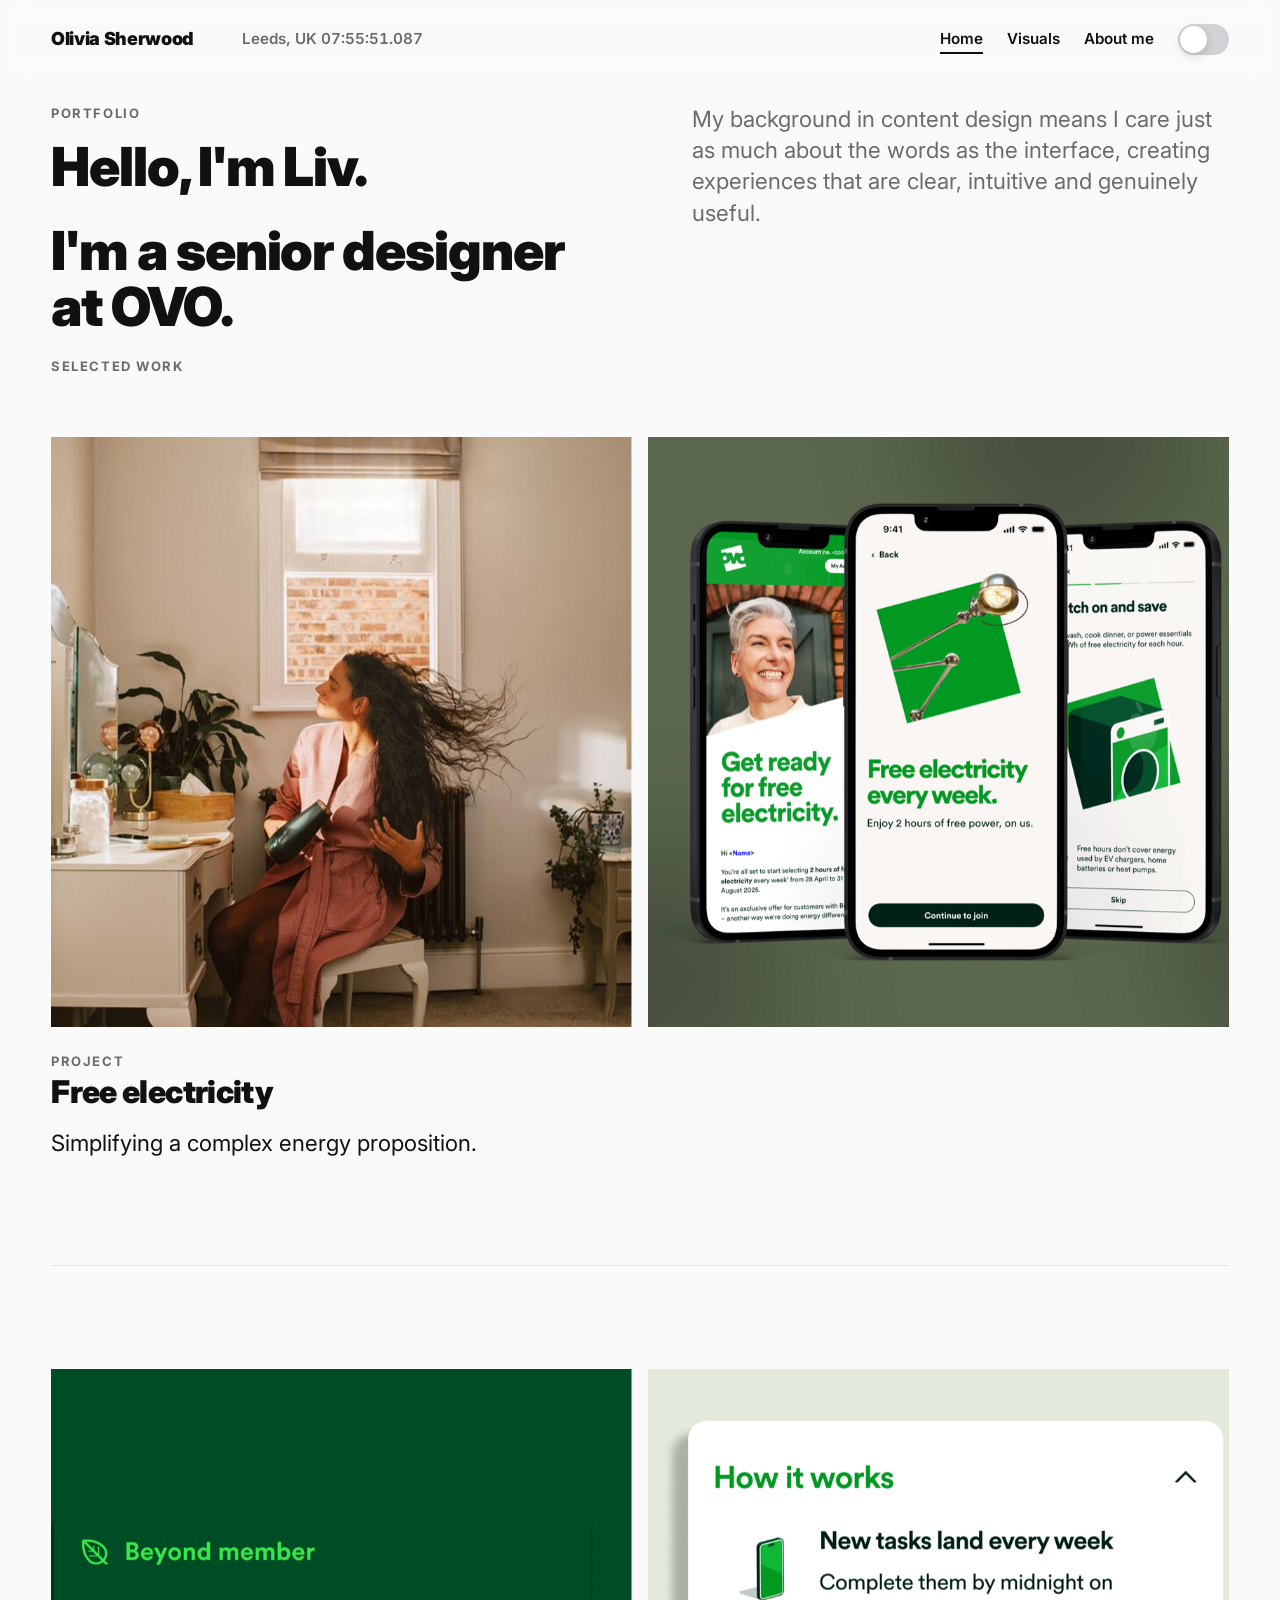
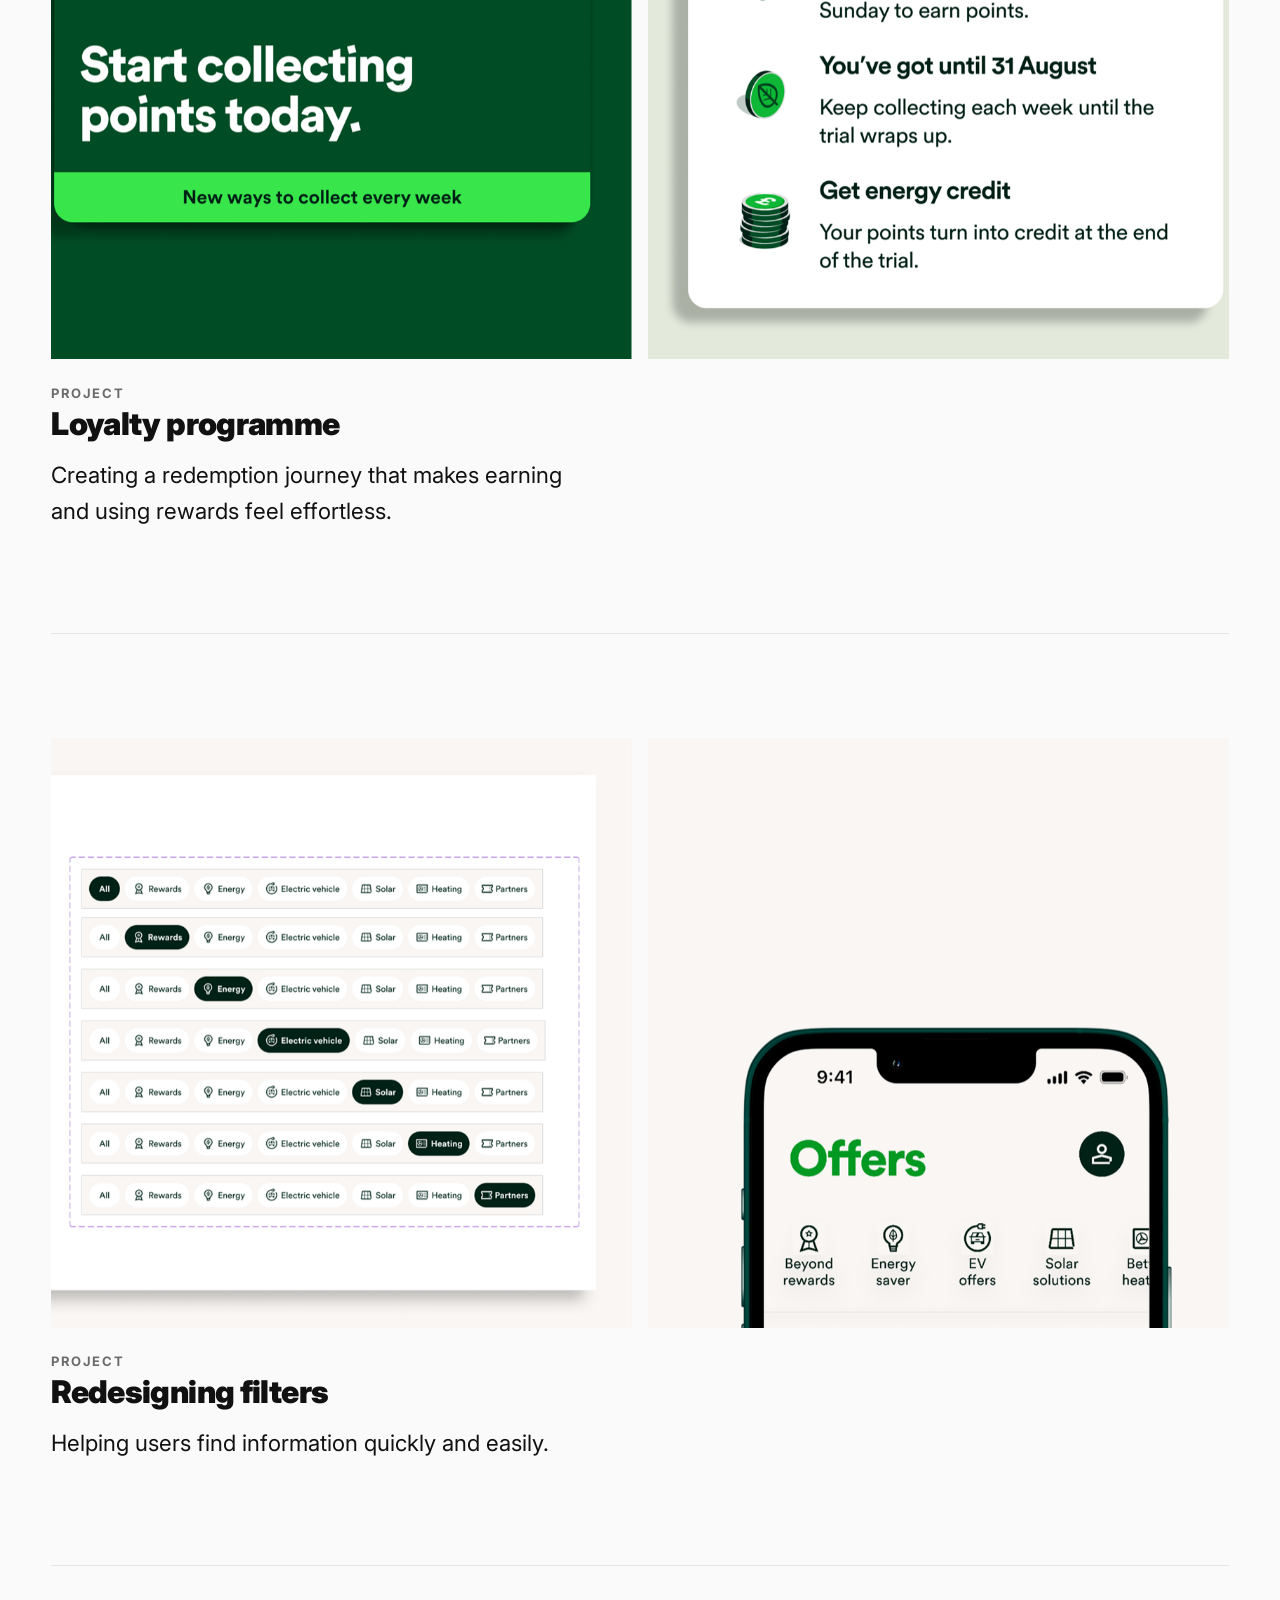
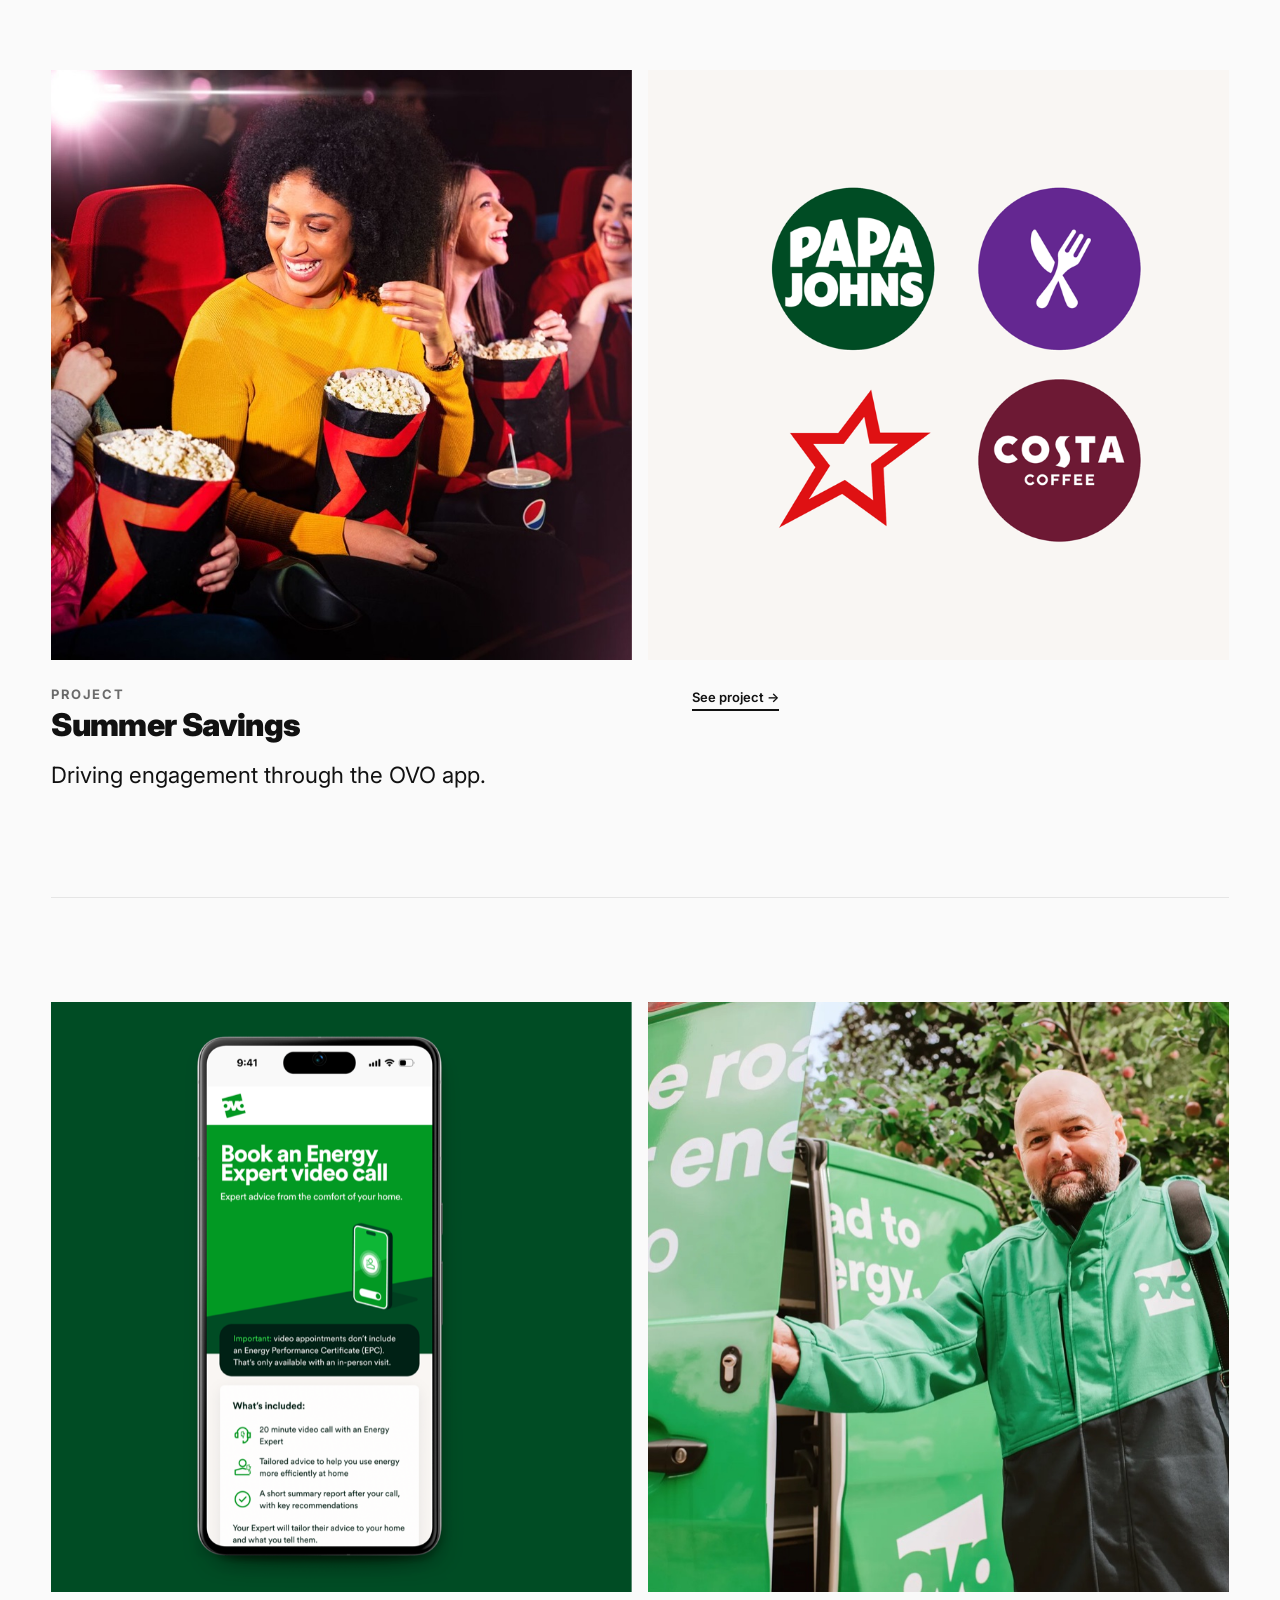
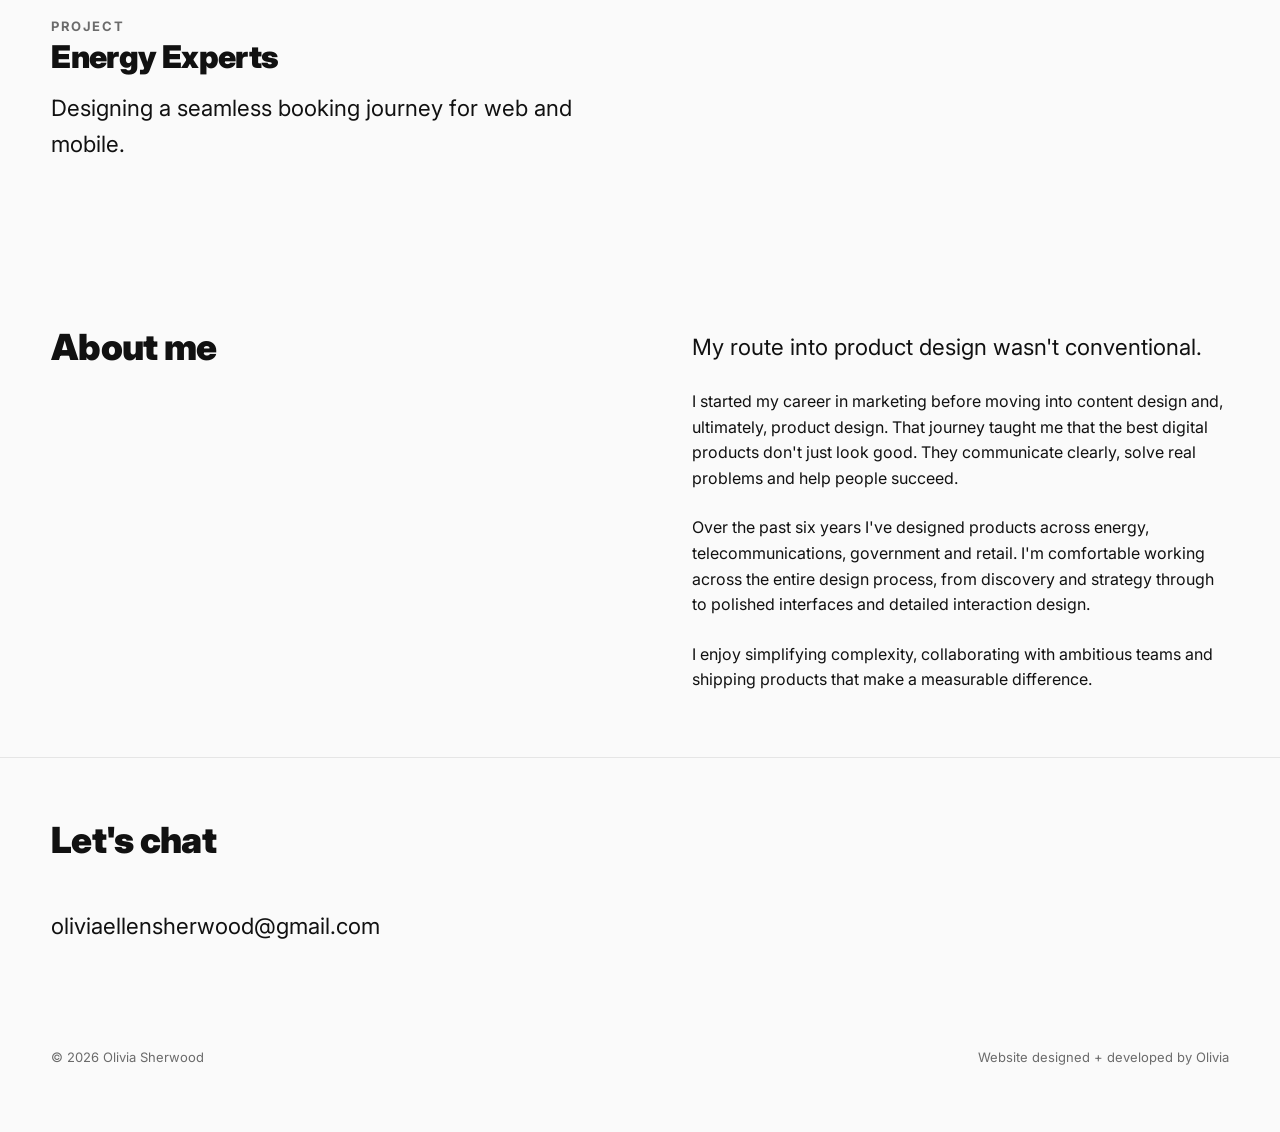
==== index.html @ f300e544 "Trim homepage hero sub to lead with the content-design angle Drop the opening "I design digital prod" ====
<!DOCTYPE html>
<html lang="en">
<head>
  <meta charset="UTF-8">
  <meta name="viewport" content="width=device-width, initial-scale=1.0">
  <title>Olivia Sherwood — Product Designer</title>
  <meta name="description" content="Olivia Sherwood — I design digital experiences where product thinking, UX and content come together. Currently a designer at OVO Energy.">

  <!-- Apply the saved theme before first paint, so there's no flash of the
       wrong mode on load. No stored choice = follow the OS (handled by the
       prefers-color-scheme media query in the stylesheet). -->
  <script>
    (function () {
      try {
        var t = localStorage.getItem("theme");
        if (t === "dark" || t === "light") {
          document.documentElement.setAttribute("data-theme", t);
        }
      } catch (e) {}
    })();
  </script>

  <!-- Inter: one family, two weights doing all the work (900 for name and
       headlines, 400/600/700 for body and labels). No serif, no mono. -->
  <link rel="preconnect" href="https://fonts.googleapis.com">
  <link rel="preconnect" href="https://fonts.gstatic.com" crossorigin>
  <link href="https://fonts.googleapis.com/css2?family=Inter:wght@400;600;700;900&display=swap" rel="stylesheet">

  <link rel="stylesheet" href="assets/css/style.css">
</head>
<body class="page-home">
  <a class="skip-link" href="#work">Skip to work</a>

  <!-- Header ---------------------------------------------------------------->
  <header class="site-header" id="top">
    <div class="container">
      <a class="site-logo" href="index.html">Olivia Sherwood</a>

      <!-- Below 768px the nav collapses into the hamburger and drops down as a
           panel beneath the header. The theme toggle stays out in the header
           row — it's a one-tap control and shouldn't need a menu to reach.
           This block is identical on every page; the active link is set in JS. -->
      <div class="site-header__actions">
        <nav class="site-nav" id="primary-nav" aria-label="Primary">
          <ul>
            <li><a href="index.html" aria-current="page">Home</a></li>
            <li><a href="visuals.html">Visuals</a></li>
            <li><a href="index.html#about-me">About me</a></li>
          </ul>
        </nav>

        <!-- Light/dark toggle: an iOS-style switch. A real <button
             role="switch"> — keyboard-operable, with aria-checked + a
             state-dependent aria-label kept in sync by JS. -->
        <button type="button" class="theme-toggle" role="switch" aria-checked="false" aria-label="Switch to dark mode">
          <span class="theme-toggle__knob" aria-hidden="true"></span>
        </button>

        <button type="button" class="nav-toggle" aria-label="Open menu" aria-expanded="false" aria-controls="primary-nav">
          <span class="nav-toggle__bar" aria-hidden="true"></span>
        </button>
      </div>
    </div>
  </header>

  <main id="main">

    <!-- Intro block ---------------------------------------------------------->
    <section class="section--tight" aria-labelledby="intro-heading">
      <div class="container">
        <div class="about__grid">
          <div>
            <p class="eyebrow">Portfolio</p>
            <h1 id="intro-heading">Hello, I'm Liv. <span class="intro__role">I'm a senior designer at OVO.</span></h1>
          </div>
          <div class="about__copy">
            <p class="intro__sub">My background in content design means I care just as much about the words as the interface, creating experiences that are clear, intuitive and genuinely useful.</p>
          </div>
        </div>
      </div>
    </section>

    <!-- Project list --------------------------------------------------------->
    <section id="work" aria-labelledby="work-heading">
      <div class="container">
        <h2 id="work-heading" class="eyebrow work__heading">Selected work</h2>
        <div class="project-list">

          <!-- 1. Free electricity -->
          <article class="project">
            <div class="carousel" role="group" aria-label="Free electricity — app screens" tabindex="0">
              <div class="carousel__slide">
                <div class="carousel__frame">
                  <img src="assets/images/free-electricity-1.jpg" alt="A customer drying her hair at home." loading="lazy" width="618" height="590">
                </div>
              </div>
              <div class="carousel__slide">
                <div class="carousel__frame">
                  <img src="assets/images/free-electricity-2.png" alt="OVO app screens introducing free electricity — 'Get ready for free electricity' and 'Free electricity every week'." loading="lazy" width="618" height="590">
                </div>
              </div>
              <div class="carousel__slide">
                <div class="carousel__frame">
                  <img src="assets/images/free-electricity-3.png" alt="The free electricity dashboard showing upcoming weekly slots and adding one to a calendar." loading="lazy" width="618" height="590">
                </div>
              </div>
              <div class="carousel__slide">
                <div class="carousel__frame">
                  <img src="assets/images/free-electricity-4.jpg" alt="A push notification: 'You've signed up for free electricity — pick your hours in the OVO app.'" loading="lazy" width="618" height="590">
                </div>
              </div>
              <div class="carousel__slide">
                <div class="carousel__frame">
                  <img src="assets/images/free-electricity-5.png" alt="The free electricity screen with today's slot live — '1pm to 2pm'." loading="lazy" width="618" height="590">
                </div>
              </div>
            </div>
            <div class="project__body">
              <div>
                <p class="eyebrow">Project</p>
                <h3 class="project__title">Free electricity</h3>
                <p class="project__desc">Simplifying a complex energy proposition.</p>
              </div>
            </div>
          </article>

          <!-- 2. Points & rewards pilot -->
          <article class="project">
            <div class="carousel" role="group" aria-label="Loyalty programme — app screens" tabindex="0">
              <div class="carousel__slide">
                <div class="carousel__frame">
                  <img src="assets/images/points-1.png" alt="A 'Start collecting points today' Beyond member card." loading="lazy" width="618" height="590">
                </div>
              </div>
              <div class="carousel__slide">
                <div class="carousel__frame">
                  <img src="assets/images/points-2.png" alt="A 'How it works' card — earn points from weekly tasks, collect until 31 August, then get energy credit." loading="lazy" width="618" height="590">
                </div>
              </div>
              <div class="carousel__slide">
                <div class="carousel__frame">
                  <img src="assets/images/points-3.png" alt="OVO app points screens — the collect-points intro, dashboard, and energy-credit balance." loading="lazy" width="618" height="590">
                </div>
              </div>
              <div class="carousel__slide">
                <div class="carousel__frame">
                  <img src="assets/images/points-4.png" alt="A Beyond member card: '£5 credit is all yours — thanks for being part of the trial.'" loading="lazy" width="618" height="590">
                </div>
              </div>
              <div class="carousel__slide">
                <div class="carousel__frame">
                  <img src="assets/images/points-5.jpg" alt="A push notification: 'Collect up to £10 in credit — join our exclusive trial today to get rewarded.'" loading="lazy" width="618" height="590">
                </div>
              </div>
            </div>
            <div class="project__body">
              <div>
                <p class="eyebrow">Project</p>
                <h3 class="project__title">Loyalty programme</h3>
                <p class="project__desc">Creating a redemption journey that makes earning and using rewards feel effortless.</p>
              </div>
            </div>
          </article>

          <!-- 3. Filters -->
          <article class="project">
            <div class="carousel" role="group" aria-label="Redesigning filters — app screens" tabindex="0">
              <div class="carousel__slide">
                <div class="carousel__frame">
                  <img src="assets/images/filters-1.png" alt="The filter component with each category selected in turn — All, Rewards, Energy, Electric vehicle, Solar, Heating, Partners." loading="lazy" width="618" height="590">
                </div>
              </div>
              <div class="carousel__slide">
                <div class="carousel__frame">
                  <img src="assets/images/filters-2.png" alt="The OVO Offers screen header with the redesigned category filter row." loading="lazy" width="618" height="590">
                </div>
              </div>
              <div class="carousel__slide">
                <div class="carousel__frame">
                  <img src="assets/images/filters-3.png" alt="OVO Offers screens with the filters applied to the Summer Savings campaign." loading="lazy" width="618" height="590">
                </div>
              </div>
              <div class="carousel__slide">
                <div class="carousel__frame">
                  <img src="assets/images/filters-4.png" alt="An early hand-drawn sketch of the filter icons — All, Free, Energy, EV, Solar." loading="lazy" width="618" height="590">
                </div>
              </div>
            </div>
            <div class="project__body">
              <div>
                <p class="eyebrow">Project</p>
                <h3 class="project__title">Redesigning filters</h3>
                <p class="project__desc">Helping users find information quickly and easily.</p>
              </div>
            </div>
          </article>

          <!-- 4. Summer savings -->
          <article class="project">
            <div class="carousel" role="group" aria-label="Summer Savings — app screens" tabindex="0">
              <div class="carousel__slide">
                <a class="carousel__frame" href="case-studies/summer-savings.html">
                  <img src="assets/images/summer-1.jpg" alt="Friends enjoying popcorn at the cinema." loading="lazy" width="618" height="590">
                </a>
              </div>
              <div class="carousel__slide">
                <a class="carousel__frame" href="case-studies/summer-savings.html">
                  <img src="assets/images/summer-2.png" alt="Campaign partner logos — Papa Johns, Costa Coffee and more." loading="lazy" width="618" height="590">
                </a>
              </div>
              <div class="carousel__slide">
                <a class="carousel__frame" href="case-studies/summer-savings.html">
                  <img src="assets/images/summer-3.jpg" alt="Reward modals for a free Costa Coffee, a free cinema ticket, and a free Papa John's pizza." loading="lazy" width="618" height="590">
                </a>
              </div>
              <div class="carousel__slide">
                <a class="carousel__frame" href="case-studies/summer-savings.html">
                  <img src="assets/images/summer-4.jpg" alt="A push notification: 'This week's treat is here — claim your free pizza from OVO today.'" loading="lazy" width="618" height="590">
                </a>
              </div>
              <div class="carousel__slide">
                <a class="carousel__frame" href="case-studies/summer-savings.html">
                  <img src="assets/images/summer-5.png" alt="Offer cards: 50% off Papa John's pizza (June only) and £5 off restaurants near you (all summer long)." loading="lazy" width="618" height="590">
                </a>
              </div>
              <div class="carousel__slide">
                <a class="carousel__frame" href="case-studies/summer-savings.html">
                  <img src="assets/images/summer-6.png" alt="The reward claim form — full name, email, and unique code, with a 'Claim reward' button." loading="lazy" width="618" height="590">
                </a>
              </div>
            </div>
            <div class="project__body">
              <div>
                <p class="eyebrow">Project</p>
                <h3 class="project__title"><a class="project__link" href="case-studies/summer-savings.html">Summer Savings</a></h3>
                <p class="project__desc">Driving engagement through the OVO app.</p>
              </div>
              <div>
                <a class="see-project" href="case-studies/summer-savings.html">See project →</a>
              </div>
            </div>
          </article>

          <!-- 5. Energy Experts video booking -->
          <article class="project">
            <div class="carousel" role="group" aria-label="Energy Experts — app screens" tabindex="0">
              <div class="carousel__slide">
                <div class="carousel__frame">
                  <img src="assets/images/energy-experts-1.png" alt="A 'Book an Energy Expert video call' screen explaining what's included." loading="lazy" width="618" height="590">
                </div>
              </div>
              <div class="carousel__slide">
                <div class="carousel__frame">
                  <img src="assets/images/energy-experts-2.jpg" alt="An OVO Energy Expert standing beside a branded van." loading="lazy" width="618" height="590">
                </div>
              </div>
              <div class="carousel__slide">
                <div class="carousel__frame">
                  <img src="assets/images/energy-experts-3.png" alt="A calendar and time-slot picker for booking a video appointment." loading="lazy" width="618" height="590">
                </div>
              </div>
            </div>
            <div class="project__body">
              <div>
                <p class="eyebrow">Project</p>
                <h3 class="project__title">Energy Experts</h3>
                <p class="project__desc">Designing a seamless booking journey for web and mobile.</p>
              </div>
            </div>
          </article>

        </div>
      </div>
    </section>

    <!-- About me: heading left, copy right — same rhythm as the project rows,
         no separate page. Linked from the nav via #about-me. -->
    <section class="section--tight" id="about-me" aria-labelledby="about-me-heading">
      <div class="container">
        <div class="about__grid">
          <div>
            <h2 id="about-me-heading">About me</h2>
          </div>
          <div class="about__copy">
            <p class="lede">My route into product design wasn't conventional.</p>
            <p>I started my career in marketing before moving into content design and, ultimately, product design. That journey taught me that the best digital products don't just look good. They communicate clearly, solve real problems and help people succeed.</p>
            <p>Over the past six years I've designed products across energy, telecommunications, government and retail. I'm comfortable working across the entire design process, from discovery and strategy through to polished interfaces and detailed interaction design.</p>
            <p>I enjoy simplifying complexity, collaborating with ambitious teams and shipping products that make a measurable difference.</p>
          </div>
        </div>
      </div>
    </section>

  </main>

  <!-- Footer ---------------------------------------------------------------->
  <footer class="site-footer section--tight" id="contact">
    <div class="container">
      <h2 class="footer__heading">Let's chat</h2>
      <div class="footer__grid">
        <div class="footer__col">
          <!-- Copies the address rather than opening a mail client. A real
               <button>, so keyboard operable for free; the visually-hidden
               span is its accessible name, the aria-live region announces the
               copy. The two panes flip on hover (instant under reduced
               motion — the global rule zeroes the transition). -->
          <p>
            <button type="button" class="email-copy" data-email="oliviaellensherwood@gmail.com">
              <span class="email-copy__panes" aria-hidden="true">
                <span class="email-copy__front">oliviaellensherwood@gmail.com</span>
                <span class="email-copy__back">Click to copy to clipboard</span>
              </span>
              <span class="visually-hidden">Copy email address oliviaellensherwood@gmail.com to clipboard</span>
            </button>
            <span class="visually-hidden" aria-live="polite" data-copy-status></span>
          </p>
        </div>
      </div>
      <div class="footer__meta">
        <p class="footer__legal">© 2026 Olivia Sherwood</p>
        <p class="footer__credit">Website designed + developed by Olivia</p>
        <!-- The label is fixed; the clock is the visitor's own local time.
             role="timer" carries an implicit aria-live="off", so assistive tech
             won't announce every tick. Empty until JS fills it, so with JS off
             the line degrades to just "Leeds, UK". -->
        <p class="footer__clock">Leeds, UK <span class="footer__time" role="timer"></span></p>
      </div>
    </div>
  </footer>

  <script src="assets/js/carousel.js"></script>
  <script src="assets/js/theme.js"></script>
  <script src="assets/js/nav.js"></script>
  <script src="assets/js/clock.js"></script>
  <script src="assets/js/email-copy.js"></script>
</body>
</html>
---- assets/css/style.css ----
/* ==========================================================================
   Olivia Sherwood — Product Designer portfolio (homepage, fresh build)

   A clean, fully monochrome recreation of her original Home.pdf layout:
   header, intro block, single-column project list with auto-advancing image
   carousels, footer. No colour in the site's own chrome — the only colour on
   the page comes from the real app screenshots inside the carousels.

   Plain CSS + a small vanilla-JS carousel. No framework, no build step.
   Organised: tokens -> reset -> a11y -> type -> layout -> header -> intro
   -> project list -> carousel -> footer.
   ========================================================================== */

/* --------------------------------------------------------------------------
   1. Design tokens — black / white / grey only
   -------------------------------------------------------------------------- */
:root {
  /* Tells the browser which canvas to paint before our CSS applies. Without it
     the gap between documents flashes white, which no page transition can hide
     because it happens outside the page. Also themes scrollbars and form UI. */
  color-scheme: light;

  --bg: #FAFAFA;          /* page background, warm-neutral off-white */
  --ink: #111111;         /* headlines + body text */
  --muted: #6B6B6B;       /* secondary text */
  --line: #E5E5E5;        /* dividers / borders */
  --panel: #F0F0F0;       /* carousel frame backdrop, subtle fills */
  --white: #FFFFFF;
  /* Translucent header fill, used only where backdrop-blur is supported;
     elsewhere the header falls back to solid --bg. Same colour as --bg. */
  --header-bg: rgba(250, 250, 250, 0.82);

  /* The toggle (31px) is the tallest thing in the bar, so header height is its
     two paddings plus that. Drives the sticky nav's anchor offset. */
  --header-height: calc(2 * var(--space-md) + 31px);

  --font: "Inter", -apple-system, BlinkMacSystemFont, "Segoe UI", sans-serif;

  /* Fluid type — scales with viewport rather than jumping at breakpoints. */
  --size-hero: clamp(2.25rem, 4.5vw + 1rem, 4.75rem);
  --size-h2: clamp(1.5rem, 2vw + 1rem, 2.25rem);
  --size-h3: clamp(1.5rem, 1.2vw + 1rem, 2rem);
  --size-lede: clamp(1.125rem, 0.6vw + 1rem, 1.4rem);
  --size-body: 1rem;
  --size-label: 0.8125rem;

  /* Fluid space — scales with the viewport, exactly as the type scale does.
     The type was already fluid while these were fixed, so on a phone the gaps
     stayed at desktop size while the text shrank, and everything drifted apart.

     Each clamp interpolates between a 375px-wide phone and a 1280px desktop:
       token    375px -> 1280px
       sm         12  ->  16
       md         16  ->  24
       lg         24  ->  40
       xl         32  ->  64      (tight sections)
       2xl        40  -> 104      (major sections)
     xs stays fixed — 8px is already the smallest useful step. */
  --space-xs: 0.5rem;
  --space-sm: clamp(0.75rem, 0.44vw + 0.65rem, 1rem);
  --space-md: clamp(1rem,    0.88vw + 0.79rem, 1.5rem);
  --space-lg: clamp(1.5rem,  1.77vw + 1.09rem, 2.5rem);
  --space-xl: clamp(2rem,    3.54vw + 1.17rem, 4rem);
  --space-2xl: clamp(2.5rem, 7.07vw + 0.84rem, 6.5rem);

  /* Comfortable reading width for running text, even when the surrounding
     layout stretches to full width on large screens. */
  /* Drives both the duration and the visibility delay of the mobile nav, so
     reduced-motion can zero the delay too — transition-duration: 0 alone would
     still leave the panel visible for the length of the delay. */
  --nav-anim: 0.3s;

  --measure: 38rem;

  /* Full-width layout: effectively edge-to-edge on normal monitors, with a
     high cap so it doesn't get absurd on ultra-wide displays. Fluid gutter. */
  --max-width: 120rem;
  --gutter: clamp(1.25rem, 4vw, 4rem);
}

/* --------------------------------------------------------------------------
   1b. Dark theme tokens

   Inverted monochrome, tuned rather than flipped 1:1 so secondary text and
   dividers keep enough contrast on a dark ground:
     bg #151412 (warm near-black) + ink #F1EEE8  -> ~16:1  (body text)
     muted #A29E96 on bg                          -> ~7:1   (passes AA text)
     line #454239 on bg                           -> ~2:1   (visible divider)
     panel #201E1A                                -> a hair lighter than bg,
                                                     so framed tiles read as surfaces

   Applied when the OS prefers dark AND the user hasn't chosen light, or when
   the user has explicitly toggled dark. Only the colour tokens change — every
   component reads from them, so nothing else needs per-theme rules.
   -------------------------------------------------------------------------- */
@media (prefers-color-scheme: dark) {
  :root:not([data-theme="light"]) {
    color-scheme: dark;
    --bg: #151412;
    --ink: #F1EEE8;
    --muted: #A29E96;
    --line: #454239;
    --panel: #201E1A;
    --header-bg: rgba(21, 20, 18, 0.82);
  }
}

:root[data-theme="dark"] {
  color-scheme: dark;
  --bg: #151412;
  --ink: #F1EEE8;
  --muted: #A29E96;
  --line: #454239;
  --panel: #201E1A;
  --header-bg: rgba(21, 20, 18, 0.82);
}

/* Smooth, subtle cross-fade while switching theme. Applied via a class that
   JS adds for the duration of the switch only, so it never interferes with
   other interactions. The reduced-motion block further below forces
   transition-duration to ~0 (with !important), so those users still get the
   mode change — just instantly, with no animation. */
.theme-transition,
.theme-transition *,
.theme-transition *::before,
.theme-transition *::after {
  transition: background-color 0.3s ease, color 0.3s ease,
              border-color 0.3s ease, fill 0.3s ease;
}
/* keep the toggle knob's springy slide during the switch (the universal
   .theme-transition rule would otherwise drop transform/width from it) */
.theme-transition .theme-toggle__knob {
  transition:
    transform 0.3s cubic-bezier(0.34, 1.56, 0.64, 1),
    width 0.3s cubic-bezier(0.34, 1.56, 0.64, 1);
}

/* --------------------------------------------------------------------------
   1c. Cross-document page transitions

   This is the multi-page View Transitions API, not document.startViewTransition().
   That function is the *same-document* API: it snapshots, runs a callback that
   mutates the DOM, then animates. A real navigation destroys the old document,
   so wrapping location.href in it does nothing. For an MPA the opt-in is this
   at-rule, declared on both the outgoing and incoming page (both load this
   stylesheet, so that's satisfied). Same-origin only, per spec — external links
   never transition.

   No JS. Browsers without support ignore the at-rule and navigate normally.

   Scroll position needs no JS either: a fresh navigation already lands at the
   top, and history.scrollRestoration stays "auto" so the back button restores
   where you were. Forcing it to "manual" would break that.
   -------------------------------------------------------------------------- */
@view-transition { navigation: auto; }

/* Pull the header out of the root snapshot and give it its own. Without this
   the header is part of `root`, so it dissolves into a pixel-identical copy of
   itself — which is what makes a whole-page crossfade read as flat. Named, it
   holds still while the content moves beneath it: the header is furniture,
   not content.

   Only the header. Two deliberate omissions:

   `main` stays inside `root`. A named group tweens between its old and new
   geometry, and main's height differs enormously between the homepage and the
   visuals mosaic, so a named main would visibly squash. `root` is always sized
   to the viewport, so it can slide without distorting.

   The footer stays inside `root` too, for the same reason in reverse: it sits
   at a different y on every page, so naming it would make the group slide the
   footer across the viewport whenever you navigate from a scrolled-down
   position. The header is at y=0 everywhere, so its group tween is a no-op. */
.site-header { view-transition-name: site-header; }

/* Header: furniture — hold it perfectly still across a navigation.

   Naming it already lifts it out of the root crossfade. But two things still
   made the bar jitter when tapping between pages:
     1) the GROUP would tween any sub-pixel geometry delta between the two
        pages' headers, and
     2) cross-fading the old and new header snapshots double-exposed the parts
        that legitimately differ per page — the active-link underline and the
        live clock (which JS relocates into the header) — ghosting as a shimmer.
   Pin the group (no geometry tween) and swap the snapshots instantly rather than
   cross-fading, so the header just shows the new page's state with no motion. */
::view-transition-group(site-header) { animation-duration: 0s; }
::view-transition-old(site-header) { animation: none; opacity: 0; }
::view-transition-new(site-header) { animation: none; opacity: 1; }

/* Everything left in `root` — the page background and the footer — simply
   crossfades. No movement, so the footer can never slide across the viewport
   from a scrolled-down position. The content blocks below ride on top of this
   with the real motion. */
::view-transition-old(root),
::view-transition-new(root) {
  animation-duration: 300ms;
  animation-timing-function: cubic-bezier(0.22, 1, 0.36, 1);
}

/* Staggered content entrance — the chrome://whats-new quality.

   Each top-level block is its own snapshot (named further down), so the
   incoming page doesn't land as one rigid sheet: the hero settles first, then
   the block beneath it a beat later, each fading up on a confident ease-out —
   the same decelerating curve family Chrome uses in its own UI. Outgoing blocks
   leave together and quickly; only the arrival is staged, which is exactly what
   separates a polished load-in from an abrupt one.

   transform + opacity only, so every frame is compositor-only — no layout, no
   paint — smooth even on the visuals page with its wall of images. The single
   shared curve means nothing fights, and the short durations keep it snappy. */
::view-transition-old(vt-home-1),
::view-transition-old(vt-home-2),
::view-transition-old(vt-home-3),
::view-transition-old(vt-visuals-1),
::view-transition-old(vt-case-1),
::view-transition-old(vt-case-2),
::view-transition-old(vt-case-3),
::view-transition-old(vt-case-4),
::view-transition-old(vt-case-5),
::view-transition-old(vt-case-6) {
  animation: vt-content-out 200ms cubic-bezier(0.22, 1, 0.36, 1) both;
}
::view-transition-new(vt-home-1),
::view-transition-new(vt-home-2),
::view-transition-new(vt-home-3),
::view-transition-new(vt-visuals-1),
::view-transition-new(vt-case-1),
::view-transition-new(vt-case-2),
::view-transition-new(vt-case-3),
::view-transition-new(vt-case-4),
::view-transition-new(vt-case-5),
::view-transition-new(vt-case-6) {
  animation: vt-content-in 360ms cubic-bezier(0.22, 1, 0.36, 1) both;
}

/* The stagger itself: each block starts a beat after the one above it. Delays
   are capped so blocks far down the page (mostly off-screen anyway) have
   entered by the time you scroll to them, rather than sitting there waiting. */
::view-transition-new(vt-home-2),
::view-transition-new(vt-case-2) { animation-delay: 70ms; }
::view-transition-new(vt-home-3),
::view-transition-new(vt-case-3) { animation-delay: 140ms; }
::view-transition-new(vt-case-4),
::view-transition-new(vt-case-5),
::view-transition-new(vt-case-6) { animation-delay: 190ms; }

/* Name the blocks. Page-scoped (page-home / page-visuals / page-case on <body>)
   so a block on one page never shares a name with a block on another — a shared
   name would make the browser tween the two blocks' differing geometry (the
   squash/slide the header comment above avoids) instead of a clean enter. Being
   page-unique, every block is only ever enter-only or exit-only. */
.page-home    main > section:nth-of-type(1) { view-transition-name: vt-home-1; }
.page-home    main > section:nth-of-type(2) { view-transition-name: vt-home-2; }
.page-home    main > section:nth-of-type(3) { view-transition-name: vt-home-3; }
.page-visuals main > section:nth-of-type(1) { view-transition-name: vt-visuals-1; }
.page-case    main > section:nth-of-type(1) { view-transition-name: vt-case-1; }
.page-case    main > section:nth-of-type(2) { view-transition-name: vt-case-2; }
.page-case    main > section:nth-of-type(3) { view-transition-name: vt-case-3; }
.page-case    main > section:nth-of-type(4) { view-transition-name: vt-case-4; }
.page-case    main > section:nth-of-type(5) { view-transition-name: vt-case-5; }
.page-case    main > section:nth-of-type(6) { view-transition-name: vt-case-6; }

@keyframes vt-content-out {
  to { opacity: 0; transform: translateY(-8px); }
}
@keyframes vt-content-in {
  from { opacity: 0; transform: translateY(16px); }
}

/* The global reduced-motion rule below uses `*`, which cannot match the
   view-transition pseudo-element tree — it lives outside the document. So the
   animations have to be killed explicitly. Navigation still happens, instantly. */
@media (prefers-reduced-motion: reduce) {
  ::view-transition-group(*),
  ::view-transition-old(*),
  ::view-transition-new(*) {
    animation: none !important;
  }
}

/* --------------------------------------------------------------------------
   2. Reset
   -------------------------------------------------------------------------- */
*, *::before, *::after { box-sizing: border-box; }

html {
  -webkit-text-size-adjust: 100%;
  scroll-behavior: smooth;
  /* Every in-page anchor lands below the sticky header instead of behind it.
     One rule covers #about-me, #work, the skip link — every target — so no
     per-section scroll-margin is needed. The extra --space-sm is breathing room. */
  scroll-padding-top: calc(var(--header-height) + var(--space-sm));
}

body {
  margin: 0;
  background: var(--bg);
  color: var(--ink);
  font-family: var(--font);
  font-size: var(--size-body);
  line-height: 1.6;
  -webkit-font-smoothing: antialiased;
}

img { max-width: 100%; display: block; }
h1, h2, h3, p, figure, ul { margin: 0; }
ul { padding: 0; list-style: none; }
a { color: inherit; }

@media (prefers-reduced-motion: reduce) {
  html { scroll-behavior: auto; }
  :root { --nav-anim: 0s; }
  *, *::before, *::after {
    animation-duration: 0.001ms !important;
    animation-iteration-count: 1 !important;
    transition-duration: 0.001ms !important;
  }
}

/* --------------------------------------------------------------------------
   3. Accessibility helpers
   -------------------------------------------------------------------------- */
.visually-hidden {
  position: absolute;
  width: 1px; height: 1px;
  padding: 0; margin: -1px;
  overflow: hidden;
  clip: rect(0, 0, 0, 0);
  white-space: nowrap;
  border: 0;
}

.skip-link {
  position: absolute;
  top: -100%;
  left: var(--space-sm);
  background: var(--ink);
  color: var(--bg);
  padding: var(--space-xs) var(--space-sm);
  border-radius: 6px;
  z-index: 200;              /* above the sticky header (100), or it'd hide behind it when focused */
  text-decoration: none;
  transition: top 0.15s ease;
}
.skip-link:focus { top: var(--space-sm); }

/* One clear focus treatment everywhere. */
:focus-visible {
  outline: 3px solid var(--ink);
  outline-offset: 3px;
}

/* --------------------------------------------------------------------------
   4. Typography
   -------------------------------------------------------------------------- */
h1, h2, h3 {
  font-weight: 900;
  line-height: 1.05;
  letter-spacing: -0.02em;
}

h1 { font-size: var(--size-hero); }
h2 { font-size: var(--size-h2); }
h3 { font-size: var(--size-h3); }

.eyebrow {
  font-size: var(--size-label);
  font-weight: 700;
  text-transform: uppercase;
  letter-spacing: 0.12em;
  color: var(--muted);
}

/* Running text keeps a readable measure regardless of layout width. */
.lede { font-size: var(--size-lede); max-width: var(--measure); }
.prose { max-width: var(--measure); color: var(--ink); }

/* --------------------------------------------------------------------------
   5. Layout
   -------------------------------------------------------------------------- */
.container {
  width: 100%;
  max-width: var(--max-width);
  margin-inline: auto;
  padding-inline: var(--gutter);
}

.section { padding-block: var(--space-2xl); }
.section--tight { padding-block: var(--space-xl); }

.divider { border: 0; border-top: 1px solid var(--line); margin: 0; }

/* --------------------------------------------------------------------------
   6. Header / nav
   -------------------------------------------------------------------------- */
.site-header {
  padding-block: var(--space-md);
  position: sticky;
  top: 0;
  z-index: 100;              /* above hero images, the mosaic grid, everything */
  background: var(--bg);     /* solid fallback: opaque so content can't show through */
}

/* Only where backdrop-blur actually works do we go translucent — otherwise the
   solid --bg above stands, rather than a see-through header with no blur. */
@supports ((-webkit-backdrop-filter: blur(1px)) or (backdrop-filter: blur(1px))) {
  .site-header {
    background: var(--header-bg);
    -webkit-backdrop-filter: blur(12px);
    backdrop-filter: blur(12px);
  }
}

.site-header .container {
  display: flex;
  align-items: center;
  justify-content: space-between;
  gap: var(--space-md);
}

.site-logo {
  font-weight: 900;
  font-size: 1.125rem;
  letter-spacing: -0.02em;
  text-decoration: none;
  white-space: nowrap; /* never let the name break across two lines */
}

/* Header clock slot (JS moves the single .footer__clock here on wide screens).
   margin-right: auto keeps it and the logo grouped on the left while the nav
   actions stay pushed to the right. Matches the nav links' font family, size
   and weight, but keeps a muted colour so it reads as ambient detail. */
.site-header__clock {
  display: flex;
  align-items: center;
  margin-inline: var(--space-md) auto;
}
.site-header__clock .footer__clock {
  font-size: 0.95rem;
  font-weight: 600;
  color: var(--muted);
}

/* Links, theme toggle and hamburger sit in one row on the right. */
.site-header__actions { display: flex; align-items: center; gap: var(--space-md); }

.site-nav ul { display: flex; gap: var(--space-md); align-items: center; }

.site-nav a {
  text-decoration: none;
  font-weight: 600;
  font-size: 0.95rem;
  padding-block: 0.2rem;
  border-bottom: 2px solid transparent;
  transition: border-color 0.15s ease;
}
.site-nav a:hover,
.site-nav a[aria-current="page"] { border-color: var(--ink); }

/* --- Hamburger -------------------------------------------------------------
   Hidden on desktop. A single bar element draws the middle line; its ::before
   and ::after draw the outer two. Open state rotates the outer bars into an X
   and hides the middle one. */
.nav-toggle {
  display: none;
  position: relative;
  width: 44px;               /* full 44px tap target, no ::before needed */
  height: 44px;
  margin-right: -10px;       /* optically align the bars with the gutter */
  padding: 0;
  border: none;
  background: none;
  color: var(--ink);
  cursor: pointer;
}

.nav-toggle__bar,
.nav-toggle__bar::before,
.nav-toggle__bar::after {
  position: absolute;
  left: 50%;
  width: 22px;
  height: 2px;
  margin-left: -11px;
  background: currentColor;
  transition: transform var(--nav-anim) ease, top var(--nav-anim) ease,
              background-color var(--nav-anim) ease;
}
.nav-toggle__bar { top: 50%; margin-top: -1px; }
.nav-toggle__bar::before,
.nav-toggle__bar::after { content: ""; left: 0; margin-left: 0; }
.nav-toggle__bar::before { top: -7px; }
.nav-toggle__bar::after  { top: 7px; }

/* Open: middle bar goes transparent (kept in flow so the outer two can pivot
   around its centre), outer bars slide in and cross. */
[data-nav-open="true"] .nav-toggle__bar { background: transparent; }
[data-nav-open="true"] .nav-toggle__bar::before { top: 0; transform: rotate(45deg); }
[data-nav-open="true"] .nav-toggle__bar::after  { top: 0; transform: rotate(-45deg); }

/* --- Mobile nav panel ------------------------------------------------------
   Below 48rem the links drop out of the header row into a panel underneath it.
   The open/close animation uses grid-template-rows 0fr→1fr so it works from
   the content's real height without hardcoding one. `visibility` keeps the
   links out of the tab order while closed, and its delay is driven by
   --nav-anim so reduced-motion users get an instant, flash-free toggle. */
@media (max-width: 47.99rem) {
  .nav-toggle { display: block; }

  /* The hamburger's 44px tap target is taller than the 31px toggle here, so it,
     not the toggle, sets the header height. Keep the anchor offset in step. */
  :root { --header-height: calc(2 * var(--space-md) + 44px); }

  .site-nav {
    position: absolute;
    top: 100%;
    left: 0;
    right: 0;
    z-index: 50;
    display: grid;
    grid-template-rows: 0fr;
    background: var(--bg);
    border-top: 1px solid var(--line);
    border-bottom: 1px solid var(--line);
    opacity: 0;
    visibility: hidden;
    transition: grid-template-rows var(--nav-anim) ease,
                opacity var(--nav-anim) ease,
                visibility 0s var(--nav-anim);
  }

  .site-nav > ul {
    display: block;
    min-height: 0;   /* required for the 0fr row to actually collapse */
    overflow: hidden;
  }

  .site-nav li { padding-inline: var(--gutter); }
  .site-nav li:first-child { padding-top: var(--space-md); }
  .site-nav li:last-child  { padding-bottom: var(--space-md); }

  .site-nav a {
    display: block;
    padding-block: var(--space-sm);
    font-size: 1.0625rem;
    border-bottom: none;
  }
  /* underline reads as an odd half-width rule on a stacked list */
  .site-nav a:hover,
  .site-nav a[aria-current="page"] { text-decoration: underline; text-underline-offset: 4px; }

  [data-nav-open="true"] .site-nav {
    grid-template-rows: 1fr;
    opacity: 1;
    visibility: visible;
    transition: grid-template-rows var(--nav-anim) ease,
                opacity var(--nav-anim) ease,
                visibility 0s 0s;
  }
}

/* --- Theme toggle switch ---------------------------------------------------
   A 1:1 rebuild of the iOS native switch, in monochrome instead of green.
   Geometry is in px, not rem, because these are exact device-pixel specs and
   must not rescale with root font-size.

     track 51 x 31, radius 15.5   knob 27, inset 2px all round
     travel = 51 - 27 - 2 - 2 = 20px

   It's a real <button role="switch">, so space/enter and focus come for free;
   the global :focus-visible ring covers the focus state. */
.theme-toggle {
  position: relative;
  width: 51px;
  height: 31px;
  flex-shrink: 0;
  padding: 0;
  border: none;
  border-radius: 15.5px;
  /* iOS's switch is #E9E9EA, but it sits on white cards inside grey grouped
     sections. On this page's #FAFAFA that's a 1.16:1 contrast — a near-invisible
     ghost of a track. systemGray4 gets it to ~1.45:1 so it reads as a real pill. */
  background: #D1D1D6;          /* off */
  cursor: pointer;
  transition: background-color 0.3s ease;
}
.theme-toggle:focus-visible { outline-offset: 3px; }

/* Comfortable ~47px touch target on mobile without enlarging the visual. */
.theme-toggle::before {
  content: "";
  position: absolute;
  inset: -8px;
}

.theme-toggle__knob {
  position: absolute;
  top: 2px;
  left: 2px;
  width: 27px;
  height: 27px;
  border-radius: 50%;
  background: #FFFFFF;
  /* A single soft drop shadow, as iOS uses. Nothing with spread: a spread ring
     paints outside the 27px box and makes the knob read ~28px against a 31px
     track, which is what reads as "chunky" even when the geometry is exact. */
  box-shadow: 0 3px 8px rgba(0, 0, 0, 0.15);
  /* springy slide with a touch of overshoot, like the native control.
     transform (not `left`) so it's composited on the GPU and can't reflow. */
  transition:
    transform 0.3s cubic-bezier(0.34, 1.56, 0.64, 1),
    width 0.3s cubic-bezier(0.34, 1.56, 0.64, 1);
}

/* On (= dark mode active): track fills near-black, knob slides its 20px. */
.theme-toggle[aria-checked="true"] { background: #1A1A1A; }
.theme-toggle[aria-checked="true"] .theme-toggle__knob { transform: translateX(20px); }

/* First paint only: JS sets the switch's real state a beat after load, so in
   dark mode the knob would slide and the track fade in from "off" on every
   navigation. While booting, kill those transitions so the switch just appears
   correct; theme.js drops this class a frame later and clicks animate again. */
.theme-booting .theme-toggle,
.theme-booting .theme-toggle__knob { transition: none; }

/* The on state only ever coincides with dark mode, so a #1A1A1A track would
   otherwise sit near-invisibly on the #151412 page. A hairline inset ring
   restores the track's silhouette without changing its size or fill. */
:root[data-theme="dark"] .theme-toggle[aria-checked="true"] {
  box-shadow: inset 0 0 0 1px rgba(255, 255, 255, 0.22);
}
@media (prefers-color-scheme: dark) {
  :root:not([data-theme="light"]) .theme-toggle[aria-checked="true"] {
    box-shadow: inset 0 0 0 1px rgba(255, 255, 255, 0.22);
  }
}

/* iOS polish: the knob elongates a few px in its direction of travel while
   pressed, then settles. Off, it grows rightwards from its fixed left edge.
   On, we hold the *right* edge at 49px and grow leftwards: 49 - 31 = 18px
   left edge, i.e. 16px of translate from the 2px origin. */
.theme-toggle:active .theme-toggle__knob { width: 31px; }
.theme-toggle[aria-checked="true"]:active .theme-toggle__knob {
  transform: translateX(16px);
}

/* --------------------------------------------------------------------------
   7. Intro block — the name and tagline, full width
   -------------------------------------------------------------------------- */

/* Breathing room between the eyebrow and the display heading, and a cap so the
   headline doesn't run edge-to-edge on wide screens. It stays left-aligned in
   the normal container padding. Scoped to the intro so the case study <h1>
   keeps its own spacing.

   Fluid size via clamp: smaller footprint than before (54px cap, was 68px) so
   the first project peeks above the fold, but still 900-weight with the tight
   -0.02em tracking inherited from the base h1 rule, so it reads as a display
   headline, not shrunk body text. The 48rem measure lets the desktop size
   break to two lines instead of three, cutting the hero's height further. */
#intro-heading {
  margin-top: var(--space-sm);
  max-width: 48rem;
  font-size: clamp(1.75rem, 4.2vw, 3.375rem);
}

/* The role sits on its own line under the greeting, with a small break that
   scales with the (fluid) heading size. */
#intro-heading .intro__role { display: block; margin-top: 0.5em; }

/* Sub-copy under the headline: lighter and smaller, capped at a readable
   measure while the layout around it stays full-width. */
.intro__sub {
  font-size: var(--size-lede);
  font-weight: 400;
  line-height: 1.4;
  color: var(--muted);
  max-width: var(--measure);
}

/* Trim the hero's vertical footprint (its own padding is lighter than the
   default section--tight) so the top of the first project clears the fold on
   short laptops. The sticky header already separates it from the top, so it
   needs little padding above. */
.section--tight[aria-labelledby="intro-heading"] {
  padding-block: var(--space-md) var(--space-md);
}

/* Visible label for the project list. Styled as an eyebrow (it reuses
   .eyebrow) but marked up as the section's real <h2>, so the heading order
   runs h1 → h2 "Selected work" → h3 project titles. */
.work__heading { margin-bottom: var(--space-md); }

/* --------------------------------------------------------------------------
   7b. About me

   Same rhythm as the project rows: heading in the left column, running copy in
   the right, capped at the reading measure. No border, fill, or different type
   — it should read as a continuation of the page, not a distinct block.
   -------------------------------------------------------------------------- */
/* No per-section scroll-margin: html{scroll-padding-top} now offsets every
   anchor for the sticky header in one place. */
.about__grid { display: grid; grid-template-columns: 1fr; gap: var(--space-md); }

@media (min-width: 60rem) {
  .about__grid {
    grid-template-columns: 1fr 1fr;
    gap: var(--space-2xl);
    align-items: start;
  }
}

.about__copy { max-width: var(--measure); }
.about__copy p + p { margin-top: var(--space-md); }

/* --------------------------------------------------------------------------
   8. Project list — single-column stacked entries
   -------------------------------------------------------------------------- */
.project-list { display: flex; flex-direction: column; }

.project {
  padding-block: var(--space-2xl);
  border-top: 1px solid var(--line);
}
.project:first-child { border-top: 0; padding-top: var(--space-lg); }

.project__body { display: grid; grid-template-columns: 1fr; gap: var(--space-md); margin-top: var(--space-md); /* 24px gap below the carousel */ }

@media (min-width: 60rem) {
  .project__body {
    grid-template-columns: 1fr 1fr;
    gap: var(--space-2xl);
    align-items: start;
  }
}

/* Project titles are h2 semantically (top-level blocks under the page h1),
   but keep this display size regardless of the base h2 scale. */
.project__title { margin-top: 0.25rem; font-size: var(--size-h3); }

/* Only projects with a case study page get linked; the rest stay plain text. */
.project__link {
  text-decoration: none;
  border-bottom: 3px solid transparent;
  transition: border-color 0.15s ease;
}
.project__link:hover { border-color: var(--ink); }

.see-project {
  display: inline-block;
  margin-top: var(--space-md);
  font-weight: 600;
  font-size: var(--size-label);
  text-decoration: none;
  border-bottom: 2px solid var(--ink);
  padding-bottom: 0.1rem;
}
/* The margin only separates the link from a role line above it. With no role
   line, the link is first in its column and must sit flush with the eyebrow
   opposite, not 24px below it. */
.see-project:first-child { margin-top: 0; }

.see-project:hover { color: var(--muted); border-color: var(--muted); }
.project__desc { font-size: var(--size-lede); margin-top: var(--space-sm); }

/* --------------------------------------------------------------------------
   9. Carousel — ambient, auto-advancing, images shown uncropped
      Horizontally scroll-snapping row: ~1 image on mobile, up to 3 on wide
      screens. JS advances it slowly; CSS keeps it usable without JS too.
   -------------------------------------------------------------------------- */
.carousel {
  display: flex;
  gap: var(--space-sm);
  overflow-x: auto;                      /* reduced-motion / no-JS fallback: scrollable */
  scrollbar-width: none;                 /* Firefox: hide scrollbar */
  -ms-overflow-style: none;
  touch-action: pan-y;                   /* let vertical page scroll pass through */
}
.carousel::-webkit-scrollbar { display: none; }  /* WebKit: hide scrollbar */

/* Don't ghost-drag or select the images when pressing/holding to pause. */
.carousel img { -webkit-user-drag: none; user-select: none; }

/* Fixed 440 x 440 square image tiles. On viewports too narrow for 440px
   they scale down to fit (staying square). carousel.js scrolls the row
   continuously and clones each project's images so the loop is seamless. */
.carousel__slide {
  flex: 0 0 617.5px;
  max-width: 617.5px;
}

/* Below ~700px a 617.5px tile won't fit — scale it down proportionally so it
   keeps the same 617.5 x 590 shape. */
@media (max-width: 44rem) {
  .carousel__slide { flex-basis: 84vw; }
}

/* 617.5 x 590 tile. The image fills it completely (object-fit: cover), so it
   crops rather than letterboxes. The frame is an <a> for projects that have a
   case study page, and a plain <div> for those that don't. */
.carousel__frame {
  display: block;
  width: 100%;
  aspect-ratio: 617.5 / 590;
  background: var(--panel);
  overflow: hidden;
}

a.carousel__frame { text-decoration: none; }

/* Subtle zoom-in on hover/focus. The frame clips the overflow, so the image
   scales inside a fixed box rather than nudging the layout. */
.carousel__frame img {
  width: 100%;
  height: 100%;
  object-fit: cover;
  transition: transform 0.25s ease;
}
.carousel__frame:hover img,
.carousel__frame:focus-visible img { transform: scale(1.04); }

/* Reduced motion: drop the zoom entirely rather than snapping to it instantly
   (the global reduced-motion rule zeroes the transition duration). Links still
   work exactly as before. */
@media (prefers-reduced-motion: reduce) {
  .carousel__frame:hover img,
  .carousel__frame:focus-visible img { transform: none; }
}

/* Under reduced-motion the JS stops auto-advancing; the row stays a normal
   horizontal scroll area the user controls. */

/* --------------------------------------------------------------------------
   9b. Case study template

   Reusable across case study pages: a title block, prose sections capped at a
   readable measure, uncropped figures (full-width or a two-up grid), and an
   impact block that gives the numbers real weight. Everything reads from the
   same monochrome tokens as the homepage, so it themes automatically.
   -------------------------------------------------------------------------- */
/* One comfortable reading measure for every text block on a case study page.
   Left-aligned inside the page's full-width padding, so copy reads as an
   intentional column instead of sprawling across a wide screen — while the hero
   and full-bleed figures still run edge to edge. Fluid rather than a fixed cap:
   ~800-900px on typical large desktops, scaling down to a 600px floor on
   smaller screens instead of hard-capping identically everywhere. */
.page-case { --cs-measure: clamp(600px, 55vw, 900px); }

.cs-back {
  display: inline-block;
  margin-bottom: var(--space-lg);
  font-weight: 600;
  font-size: var(--size-label);
  text-decoration: none;
  border-bottom: 2px solid transparent;
  padding-bottom: 0.1rem;
}
.cs-back:hover { border-color: var(--ink); }

.cs-title { margin-top: var(--space-md); }

/* Everything in the reading column shares one measure (see --cs-measure). The
   hero, full-bleed figures and two-up image grids are deliberately excluded so
   they can still use the full page width. */
.page-case .eyebrow,
.cs-title,
.cs-section h2 { max-width: var(--cs-measure); }

/* Title/intro two-column split — the case-study TITLE BLOCK ONLY. Title on the
   left, intro + meta on the right; tops aligned. Stacks to one column on tablet
   and below. Deliberately its own class (not shared with the sections) and with
   no shared-selector rules, so it can't affect the section layout, the homepage,
   or the nav. */
.cs-titlesplit {
  margin-top: var(--space-md);          /* space below the eyebrow */
  max-width: 78rem;
  display: grid;
  grid-template-columns: 1fr;
  gap: var(--space-md);
}
.cs-titlesplit > * { min-width: 0; }    /* let the copy wrap instead of overflowing */
@media (min-width: 64rem) {
  .cs-titlesplit {
    grid-template-columns: 2fr 3fr;
    column-gap: var(--space-2xl);
    align-items: start;
  }
}
/* Inside the split the columns set the width and the tops align, so drop the
   single-column title margin and intro measure/offset. */
.cs-titlesplit .cs-title { margin-top: 0; max-width: none; }
.cs-titlesplit .cs-lede { margin-top: 0; max-width: none; }
.cs-titlesplit .cs-meta { max-width: none; }

/* Full-bleed hero: edge-to-edge, cropped to a wide cinematic band. The one
   deliberate crop on the page — heroes are speced as cover, everything else
   stays uncropped. Placed as a direct child of <main> (outside .container), so
   it already spans the viewport with no breakout hack. */
.cs-hero {
  margin: 0;
  height: clamp(14rem, 44vh, 32rem);
}
.cs-hero img {
  width: 100%;
  height: 100%;
  object-fit: cover;
  display: block;
}

/* Some heroes are a full composition (e.g. a product shot that carries its own
   margin) rather than a croppable lifestyle band. Show these uncropped at their
   natural ratio — full width, height from the image — so nothing important is
   sliced off, and let srcset serve the right file size per screen. */
.cs-hero--natural { height: auto; }
.cs-hero--natural img { height: auto; background: var(--panel); }

/* Full-width supporting image: also edge-to-edge, but never cropped — it keeps
   its natural ratio and the band sizes to the image. Used for the second image
   before the content, and any other shot that earns the full width. */
.cs-fullbleed { margin: 0; }
.cs-fullbleed img {
  width: 100%;
  height: auto;
  display: block;
  background: var(--panel);
}

/* Short intro directly under the title — one line, lighter than the H1. */
.cs-lede {
  margin-top: var(--space-md);
  max-width: var(--cs-measure);
  font-size: var(--size-lede);
  color: var(--muted);
}

/* Meta block — Role / Skills and friends. Quiet reference material framing the
   opening: small uppercase labels over plain values, bordered top and bottom
   like the impact block. Stacks on mobile, sits in a row on wider screens. */
.cs-meta {
  margin: var(--space-lg) 0 0;
  max-width: var(--cs-measure);
  display: grid;
  grid-template-columns: 1fr;
  gap: var(--space-lg);
  border-block: 1px solid var(--line);
  padding-block: var(--space-lg);
}
@media (min-width: 48rem) {
  .cs-meta { grid-template-columns: repeat(2, minmax(0, 1fr)); gap: var(--space-xl); }
}
.cs-meta__label {
  display: block;
  margin-bottom: var(--space-xs);
  font-size: var(--size-label);
  text-transform: uppercase;
  letter-spacing: 0.08em;
  color: var(--muted);
}
.cs-meta__value { margin: 0; font-size: var(--size-body); }

/* Skills as a plain monochrome tag list — an outlined pill each, no fill. */
.cs-meta__tags {
  display: flex;
  flex-wrap: wrap;
  gap: var(--space-sm);
}
.cs-meta__tags li {
  font-size: 0.9375rem;             /* was --size-label (13px) — a touch larger to read easily */
  padding: 0.5em 1.1em;             /* more room, both axes */
  color: var(--ink);                /* full-strength text, not inherited muted */
  /* --line is too faint against the page in both themes; --muted gives the
     outline real contrast on the off-white and on the near-black. */
  border: 1px solid var(--muted);
  border-radius: 999px;
}

.cs-section { padding-block: var(--space-xl); }

/* Running copy stays at a comfortable measure even though figures below can
   stretch the full width of the page. */
.cs-prose { max-width: var(--cs-measure); }
.cs-prose p { font-size: var(--size-lede); }
.cs-prose p + p { margin-top: var(--space-md); }
.cs-section h2 + .cs-prose { margin-top: var(--space-md); }

/* Figures. Images are never cropped: they keep their natural aspect ratio and
   the container sizes around them (height: auto). */
.cs-figure { margin-top: var(--space-xl); }
.cs-figure img {
  width: 100%;
  height: auto;
  background: var(--panel);
}
.cs-figure figcaption {
  margin-top: var(--space-sm);
  font-size: var(--size-label);
  color: var(--muted);
  max-width: var(--measure);
}

/* Full-bleed figure. These live OUTSIDE .container in the markup (as direct
   children of the section), so the image is simply width:100% of the full-width
   section — flush to both viewport edges, exactly like the hero. No 100vw / no
   negative-margin breakout, so nothing depends on scrollbar width (100vw counts
   the scrollbar; the content area doesn't — that mismatch is the old edge gap).
   The figcaption is pulled back into the constrained content column and left-
   aligned to it, so only the image runs edge to edge, never the caption. */
.cs-figure--bleed { margin-inline: 0; }
.cs-figure--bleed figcaption {
  margin-inline-start: max(var(--gutter), calc((100% - var(--max-width)) / 2 + var(--gutter)));
  margin-inline-end: var(--gutter);
}

/* Caption for a group of figures (a single image uses figcaption instead). */
.cs-note {
  margin-top: var(--space-md);
  font-size: var(--size-label);
  color: var(--muted);
  max-width: var(--measure);
}

/* Two-up grid for the squarer images; stacks on mobile. */
.cs-figure-grid {
  margin-top: var(--space-xl);
  display: grid;
  grid-template-columns: 1fr;
  gap: var(--space-md);
}
@media (min-width: 48rem) {
  .cs-figure-grid { grid-template-columns: 1fr 1fr; }
}
.cs-figure-grid .cs-figure { margin-top: 0; }

/* Impact: large numerals, generous spacing. Stacked within the reading column
   rather than spread three-across — the numerals are too big to sit side by side
   at this measure, and a vertical run keeps them aligned with the rest of the
   copy while still reading boldly. */
.cs-stats {
  margin-top: var(--space-xl);
  max-width: var(--cs-measure);
  display: grid;
  grid-template-columns: 1fr;
  gap: var(--space-lg);
  border-top: 1px solid var(--line);
  padding-top: var(--space-xl);
}

.cs-stat__number {
  display: block;
  font-weight: 900;
  font-size: clamp(2.75rem, 5vw + 1rem, 4.5rem);
  line-height: 1;
  letter-spacing: -0.03em;
}
.cs-stat__label {
  display: block;
  margin-top: var(--space-sm);
  color: var(--muted);
  font-size: var(--size-lede);
}

/* The fourth impact point has no numeral — give it its own emphasis. */
.cs-stats-note {
  margin-top: var(--space-xl);
  padding-top: var(--space-lg);
  border-top: 1px solid var(--line);
  font-weight: 700;
  font-size: clamp(1.25rem, 1.5vw + 1rem, 1.75rem);
  max-width: var(--cs-measure);
}

/* --------------------------------------------------------------------------
   10. Footer
   -------------------------------------------------------------------------- */
.site-footer { border-top: 1px solid var(--line); }

/* Carries the gap the intro paragraph used to provide, now that the heading
   sits directly above the contact grid. */
.footer__heading { margin-bottom: var(--space-lg); }

/* auto-fit rather than a fixed column count: one contact column today, and it
   lays out sensibly if another is ever added back. */
.footer__grid {
  display: grid;
  grid-template-columns: repeat(auto-fit, minmax(0, 20rem));
  gap: var(--space-lg);
}

.footer__col p { margin-top: var(--space-xs); font-size: var(--size-lede); }

/* --- Copy-email button -----------------------------------------------------
   Looks like the old underlined email link, but it's a button that flips
   (a vertical card turn) between the address and "Click to copy to clipboard"
   on hover/focus, and holds on "Copied to clipboard" after a click. The panes
   are position-stacked with backface-visibility, so the flip is pure
   compositor work. Under reduced motion the global rule zeroes the transition,
   leaving an instant text swap — the copying itself is untouched. */
.email-copy {
  padding: 0;
  border: none;
  background: none;
  font: inherit;
  color: inherit;
  text-align: left;   /* buttons centre their text by default; both panes stay left-aligned */
  cursor: pointer;
  perspective: 600px;
}
.email-copy:hover { color: var(--muted); }

.email-copy__panes {
  display: block;
  position: relative;
  transform-style: preserve-3d;
  transition: transform 0.35s ease;
}
.email-copy__front,
.email-copy__back {
  display: block;
  backface-visibility: hidden;
  -webkit-backface-visibility: hidden;
  white-space: nowrap;
}
.email-copy__back {
  position: absolute;
  inset: 0;
  transform: rotateX(180deg);
}
.email-copy:hover .email-copy__panes,
.email-copy:focus-visible .email-copy__panes,
.email-copy[data-copied="true"] .email-copy__panes {
  transform: rotateX(180deg);
}

/* Copyright left, local-time readout right. Wraps to two stacked lines on
   narrow screens rather than letting the clock collide with the copyright. */
.footer__meta {
  margin-top: var(--space-2xl);
  display: flex;
  flex-wrap: wrap;
  align-items: baseline;
  justify-content: space-between;
  gap: var(--space-xs) var(--space-md);
}

.footer__legal,
.footer__credit,
.footer__clock {
  color: var(--muted);
  font-size: var(--size-label);
}

/* Tabular figures give every digit the same advance width, so the milliseconds
   can churn without the text jittering or nudging the copyright line. */
.footer__time {
  font-variant-numeric: tabular-nums;
  font-feature-settings: "tnum" 1;
}

/* --------------------------------------------------------------------------
   11. Visuals page — bento/mosaic grid

   A deliberate exception to the rest of the site's calm single-column list.
   Everything here is namespaced .visuals-* so this grid can't leak into the
   homepage or the case study template. Colour and type still come from the
   shared tokens — only the layout differs.

   Square cells: the wrapper is a query container, so --cell can be derived
   from the width the grid actually has. Without this, a 2x2 span would size
   itself from its content rather than staying square.

   Tile sizes are assigned per image, not computed — three types (large 2x2,
   wide 2x1, small 1x1): 7 large + 10 wide + 12 small = 60 units. 60 divides
   evenly by 6/5/4/3/2, so every column count yields whole rows.

   grid-auto-flow: dense backfills gaps, so the same 29 tiles pack tight at any
   column count. The tile *sizes* are still hand-authored per image (the bento
   character); dense only changes placement order to fill holes — necessary
   because one fixed DOM order can't pack perfectly at six different column
   counts at once.

   Full-bleed: the wrapper drops the site .container, so the grid runs edge to
   edge with only an 8px gutter (matching the gap) instead of the site gutter.
   -------------------------------------------------------------------------- */
/* Page title sits in the normal content column, above the full-bleed grid. */
.visuals__title { margin-bottom: var(--space-lg); }

.visuals {
  container-type: inline-size;
  padding-inline: 8px;         /* small, consistent gutter; otherwise edge-to-edge */
}

.visuals__grid {
  --cols: 6;
  --gap: 8px;
  --cell: calc((100cqw - (var(--cols) - 1) * var(--gap)) / var(--cols));
  display: grid;
  grid-template-columns: repeat(var(--cols), var(--cell));
  grid-auto-rows: var(--cell);
  grid-auto-flow: dense;
  gap: var(--gap);
  margin: 0;
  padding: 0;
  list-style: none;
}

.visuals__tile {
  position: relative;
  overflow: hidden;            /* clips the hover zoom */
  background: var(--panel);
}

.visuals__tile--l { grid-column: span 2; grid-row: span 2; }
.visuals__tile--w { grid-column: span 2; }
/* .visuals__tile--s is the 1x1 default */

.visuals__tile img {
  display: block;
  width: 100%;
  height: 100%;
  object-fit: cover;           /* density and rhythm over uncropped fidelity */
  transition: transform 0.25s ease;
}

.visuals__tile:hover img,
.visuals__tile:focus-visible img { transform: scale(1.04); }

@media (prefers-reduced-motion: reduce) {
  .visuals__tile:hover img,
  .visuals__tile:focus-visible img { transform: none; }
}

/* Column ramp: 6 across on large screens, stepping down so tiles never get too
   small to read on the way to phone.

   EVEN counts only (6, 4, 2). The mosaic contains 2x2 tiles, and a 2-wide span
   cannot tile an odd-width grid without leaving holes no matter the DOM order
   or dense packing — verified: 5 and 3 columns both leave gaps, 6/4/2 pack
   perfectly. 6/4/2 still satisfy the target density at every size. */
@media (max-width: 75rem) { .visuals__grid { --cols: 4; } }  /* ~1200px: tablet landscape / small laptop */
@media (max-width: 44rem) { .visuals__grid { --cols: 2; } }  /* ~704px: large phone / small tablet */

/* One column: square cells stop making sense, so rows size to each tile's own
   aspect ratio. Keeps wide-vs-square variation rather than flattening to a
   uniform stack. */
@media (max-width: 22rem) {
  .visuals__grid {
    --cols: 1;
    grid-template-columns: 1fr;
    grid-auto-rows: auto;
  }
  .visuals__tile { grid-column: auto; grid-row: auto; aspect-ratio: 1 / 1; }
  .visuals__tile--w { aspect-ratio: 2 / 1; }
}
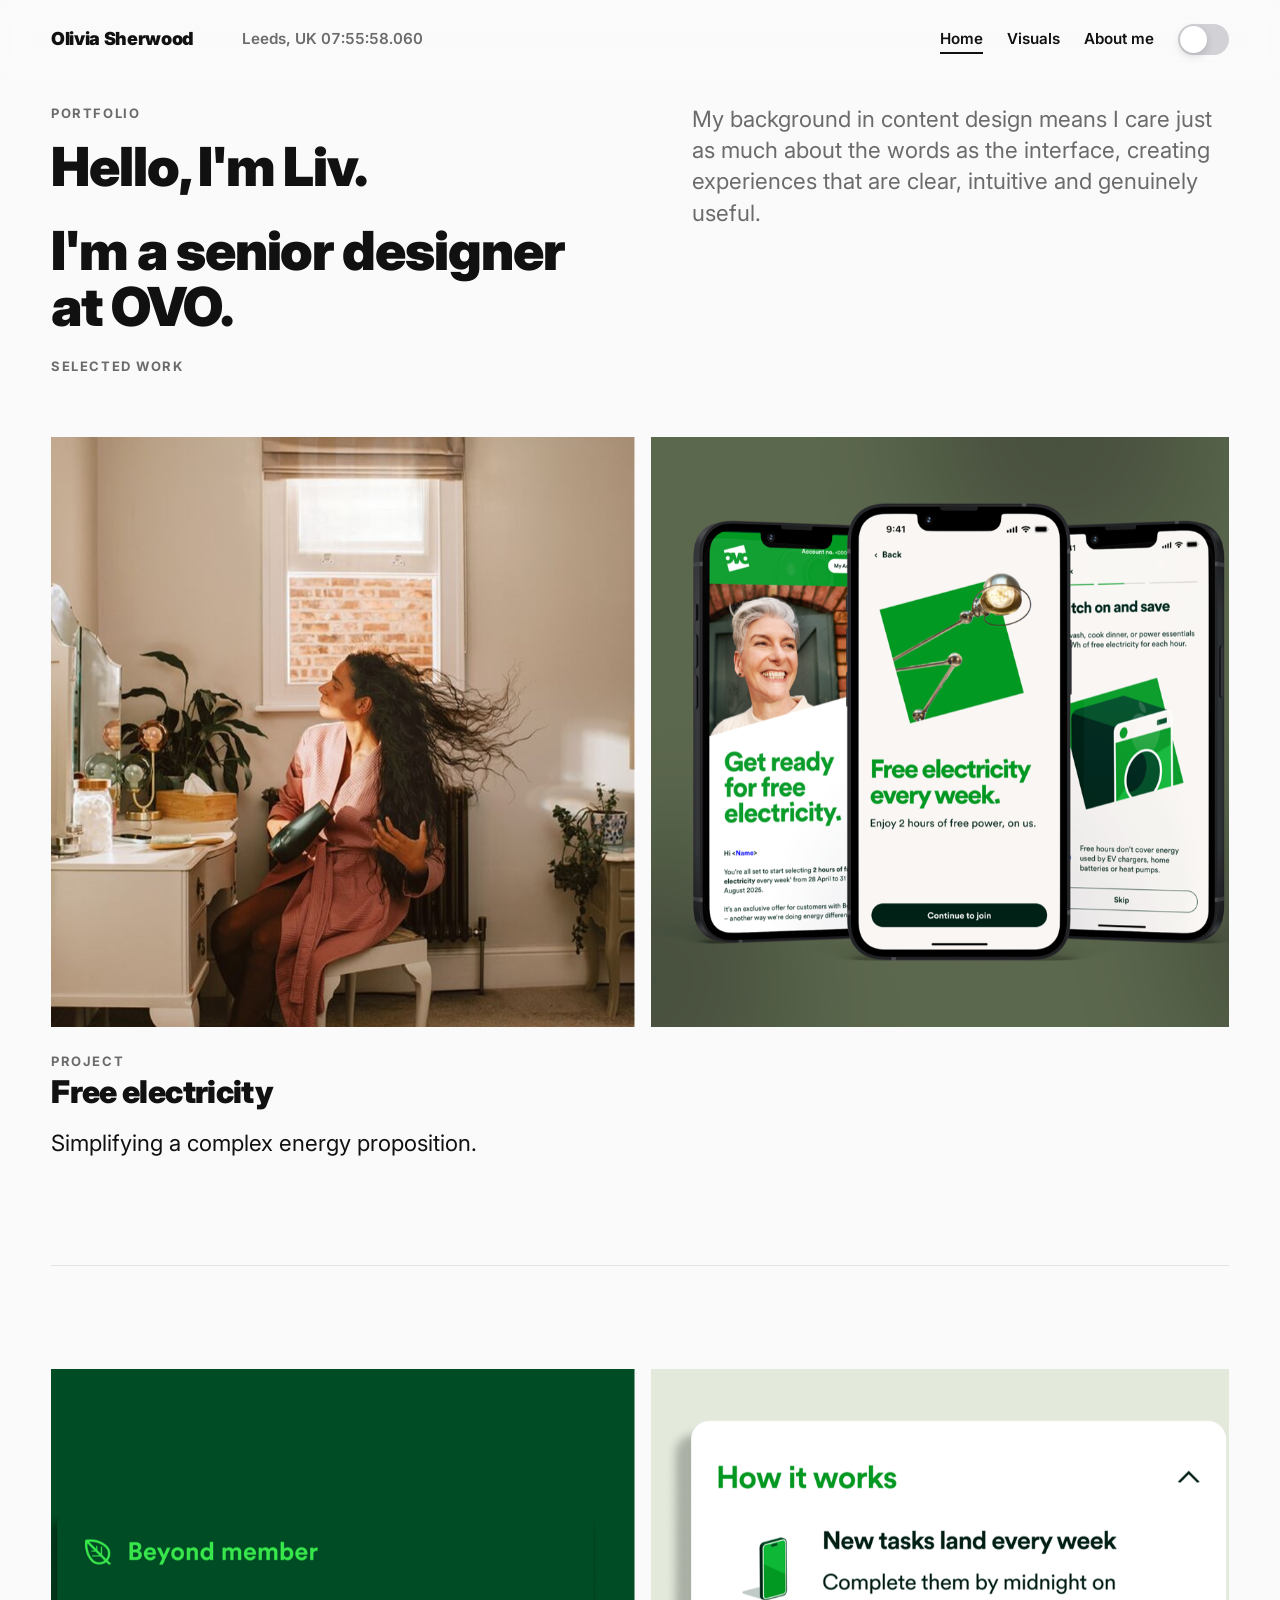
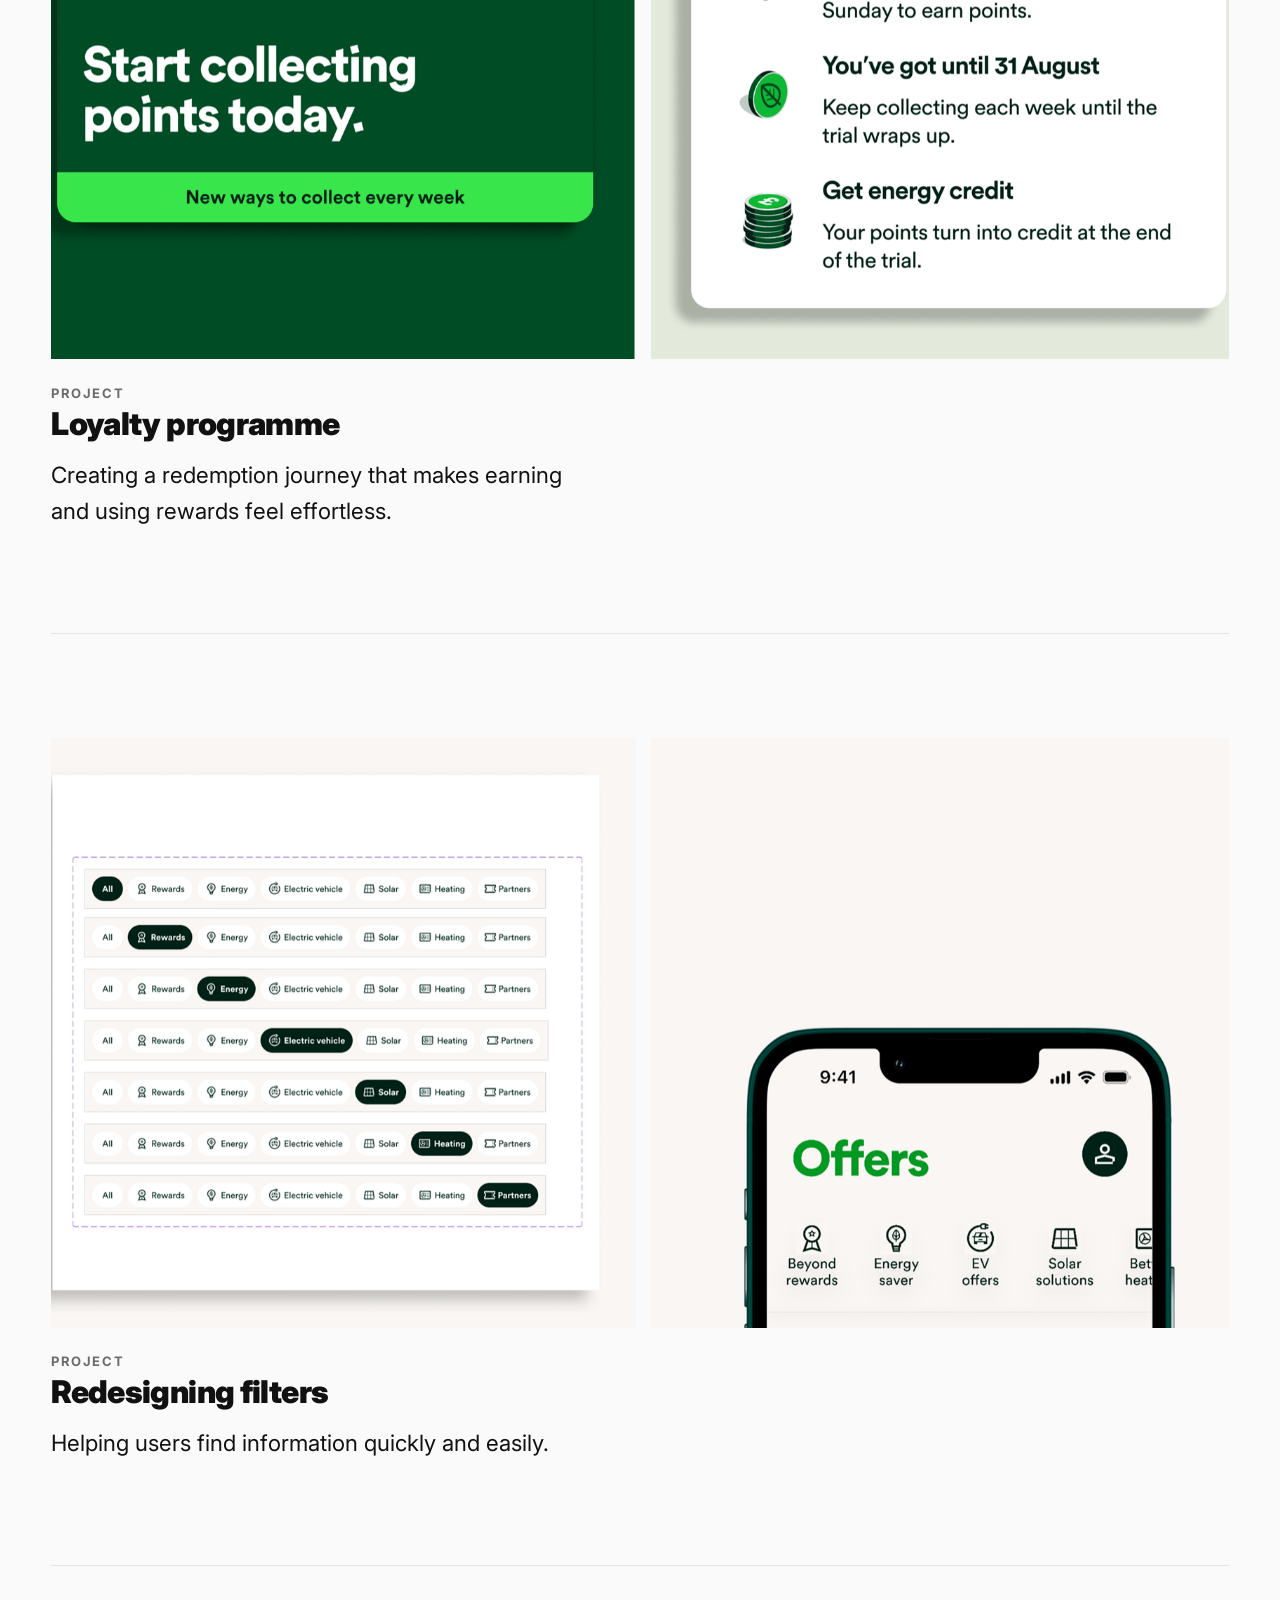
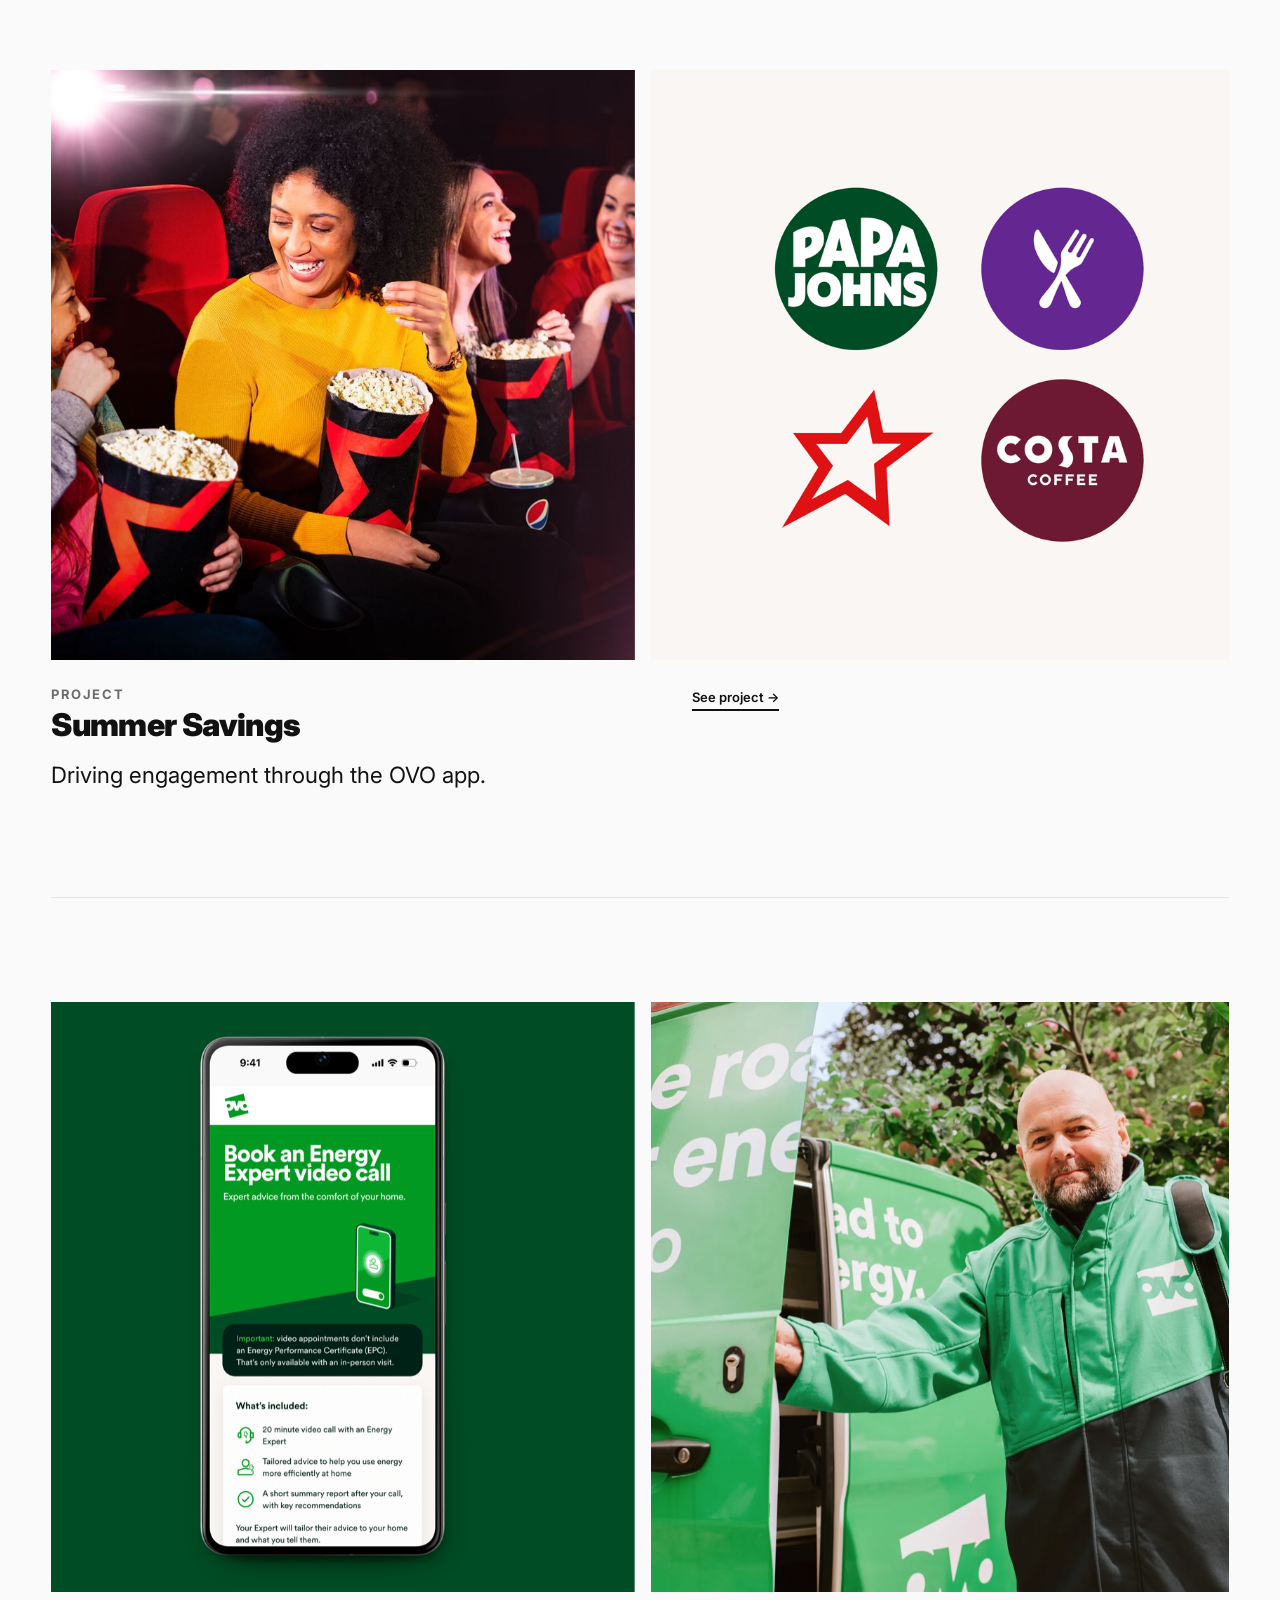
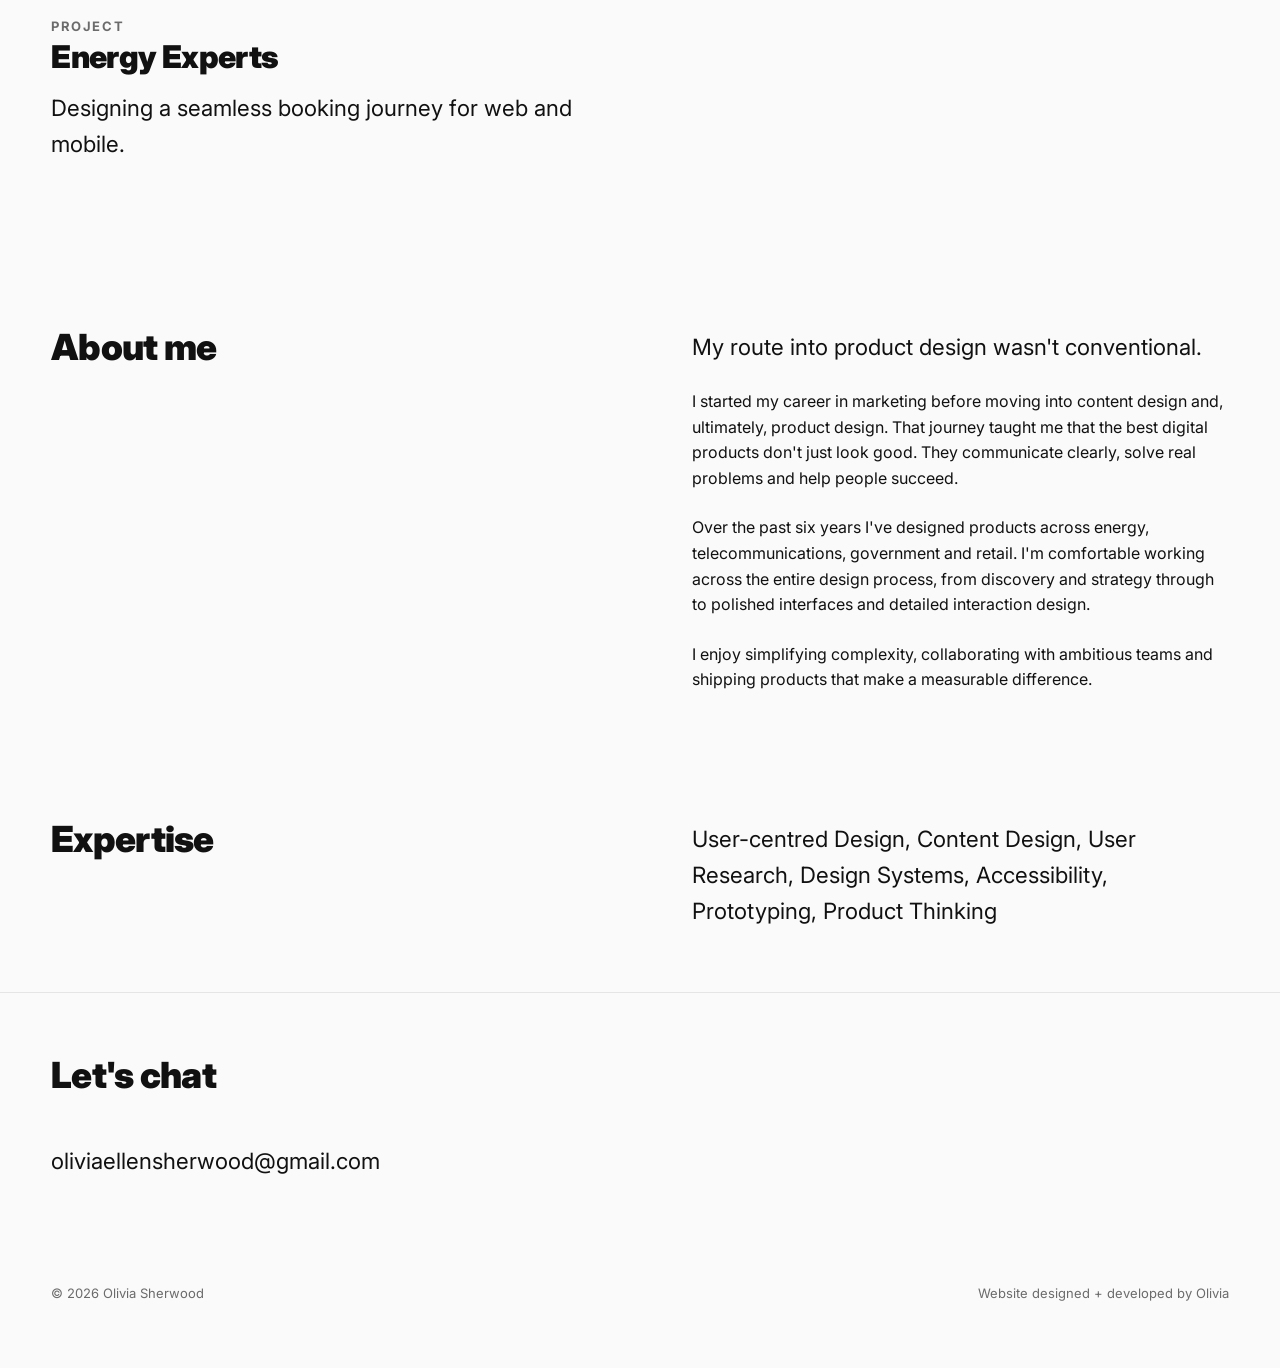
==== commit ad6db93a: "Add an Expertise section below About me A new #expertise section listing the disciplines I cover. It" ====
--- a/index.html
+++ b/index.html
@@ -286,6 +286,21 @@
             <p>I started my career in marketing before moving into content design and, ultimately, product design. That journey taught me that the best digital products don't just look good. They communicate clearly, solve real problems and help people succeed.</p>
             <p>Over the past six years I've designed products across energy, telecommunications, government and retail. I'm comfortable working across the entire design process, from discovery and strategy through to polished interfaces and detailed interaction design.</p>
             <p>I enjoy simplifying complexity, collaborating with ambitious teams and shipping products that make a measurable difference.</p>
+          </div>
+        </div>
+      </div>
+    </section>
+
+    <!-- Expertise: heading left, list right — same rhythm as About me above,
+         reusing .about__grid so it collapses to one column the same way. -->
+    <section class="section--tight" id="expertise" aria-labelledby="expertise-heading">
+      <div class="container">
+        <div class="about__grid">
+          <div>
+            <h2 id="expertise-heading">Expertise</h2>
+          </div>
+          <div class="about__copy">
+            <p class="lede">User-centred Design, Content Design, User Research, Design Systems, Accessibility, Prototyping, Product Thinking</p>
           </div>
         </div>
       </div>
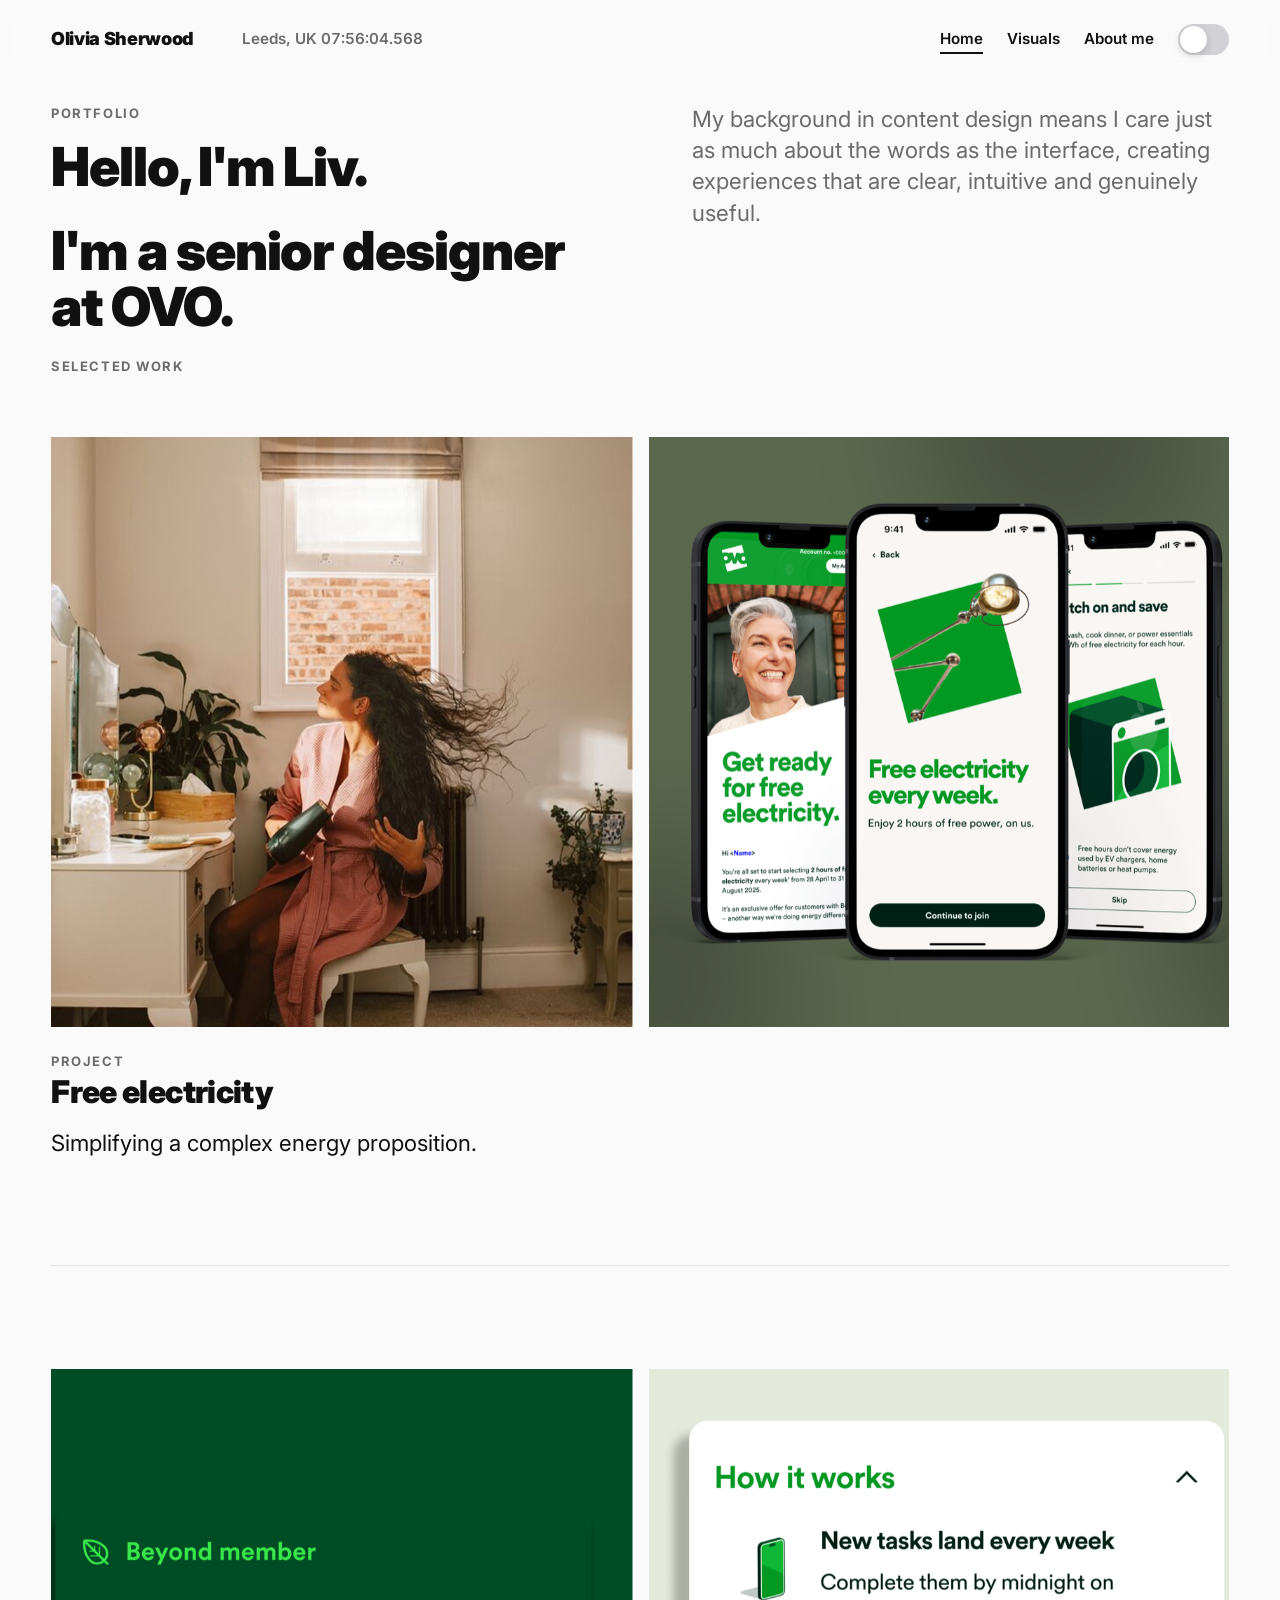
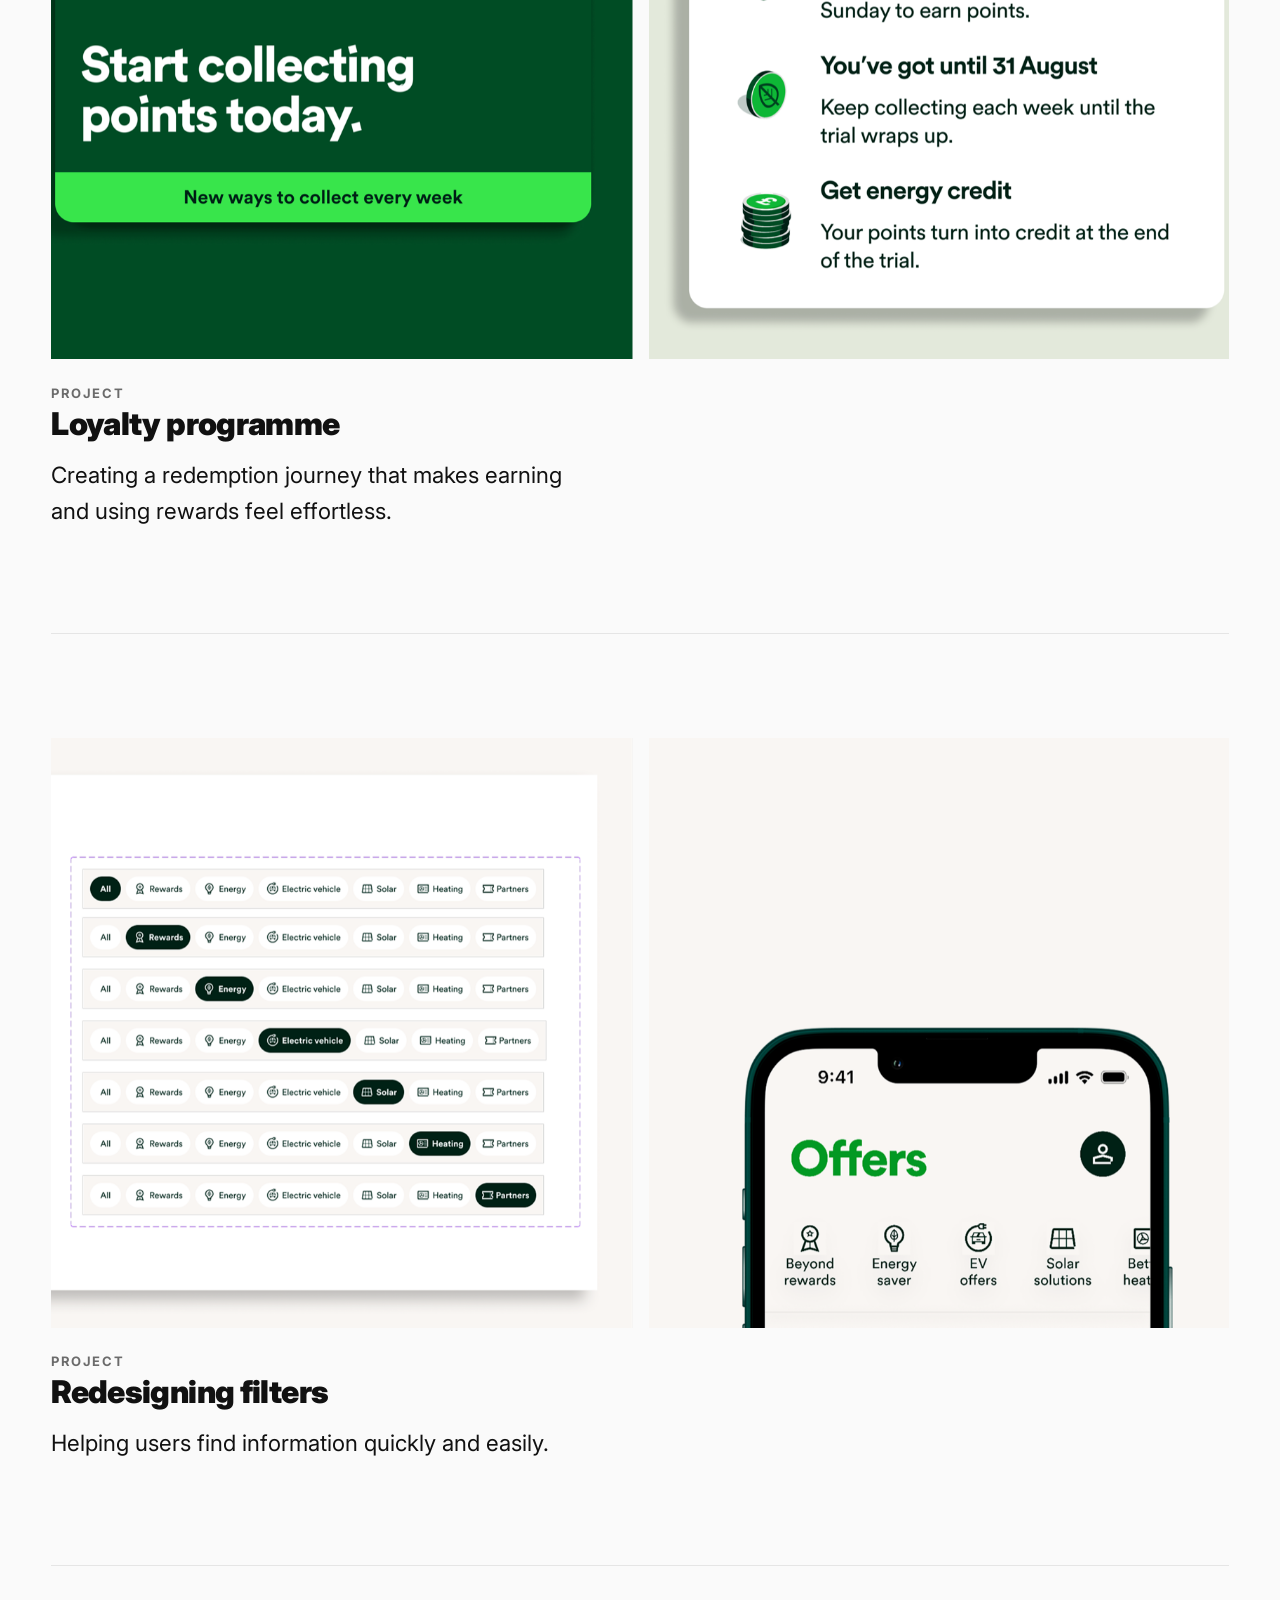
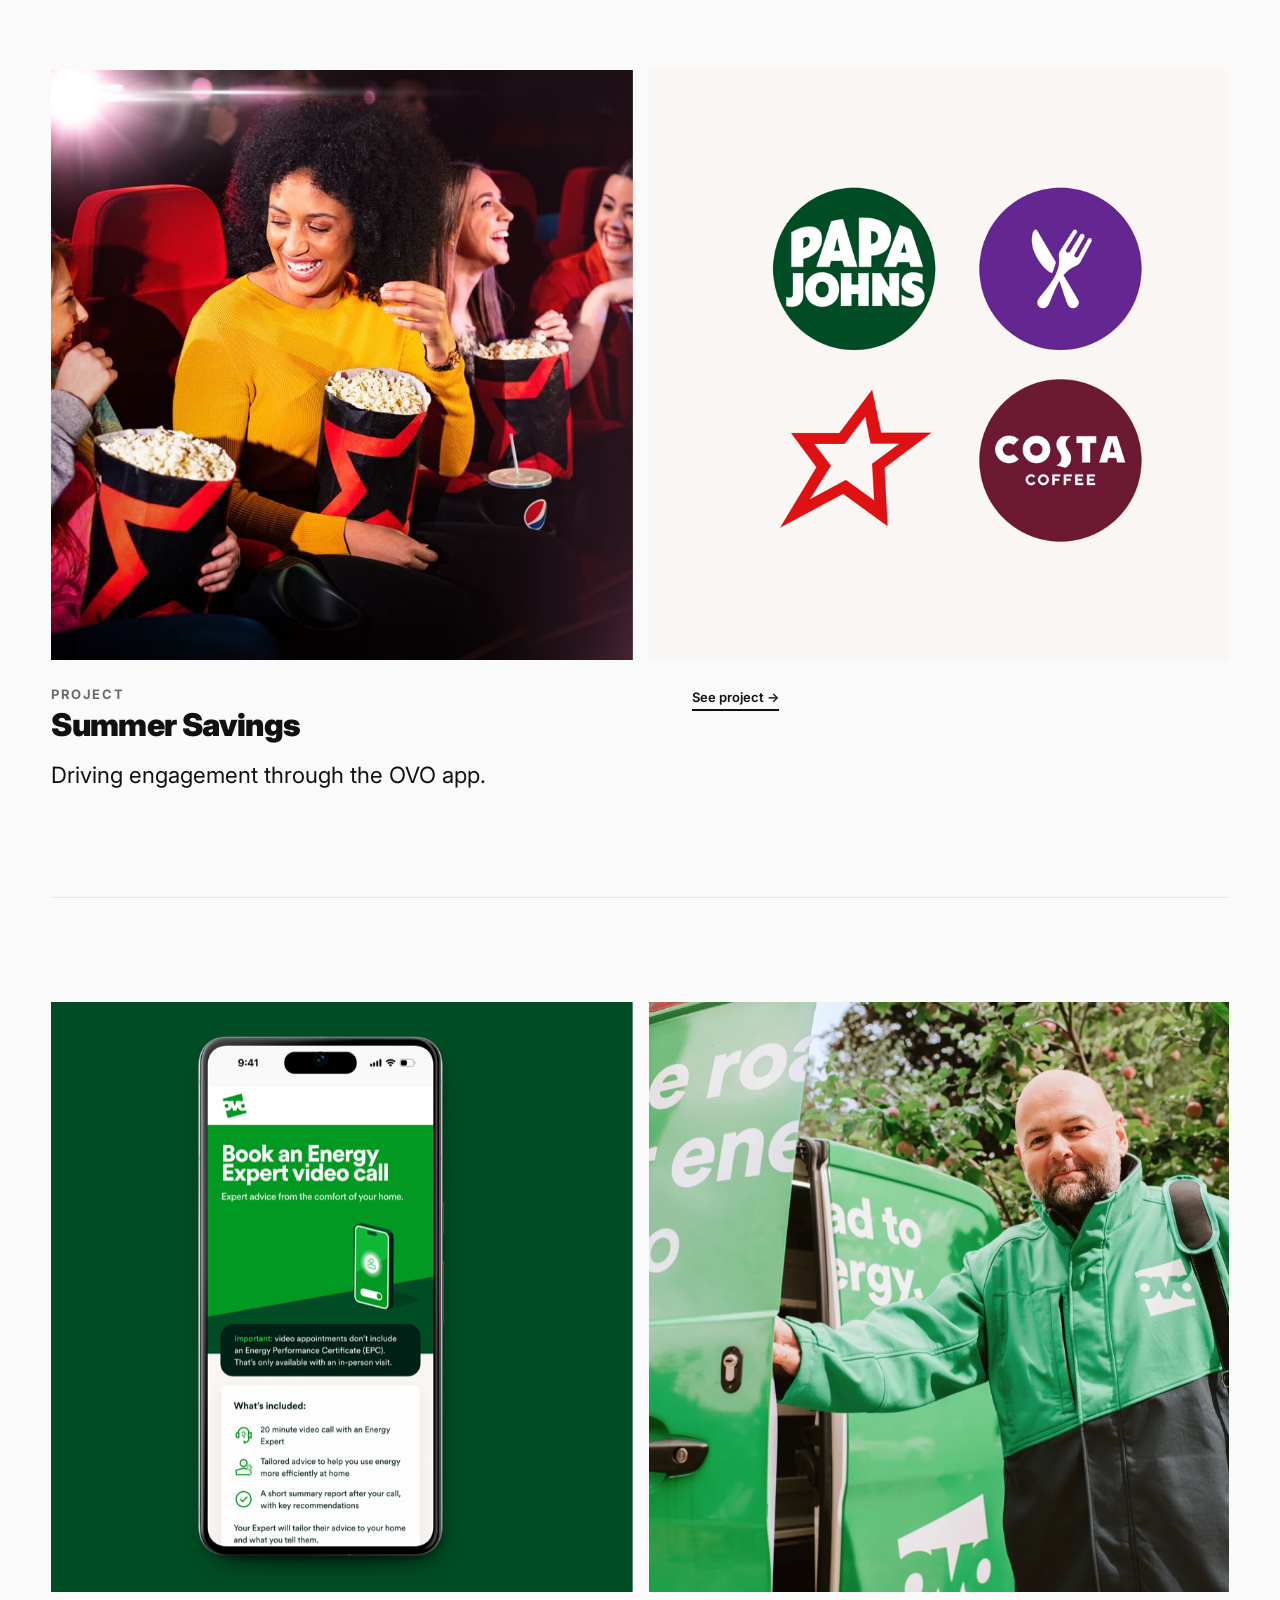
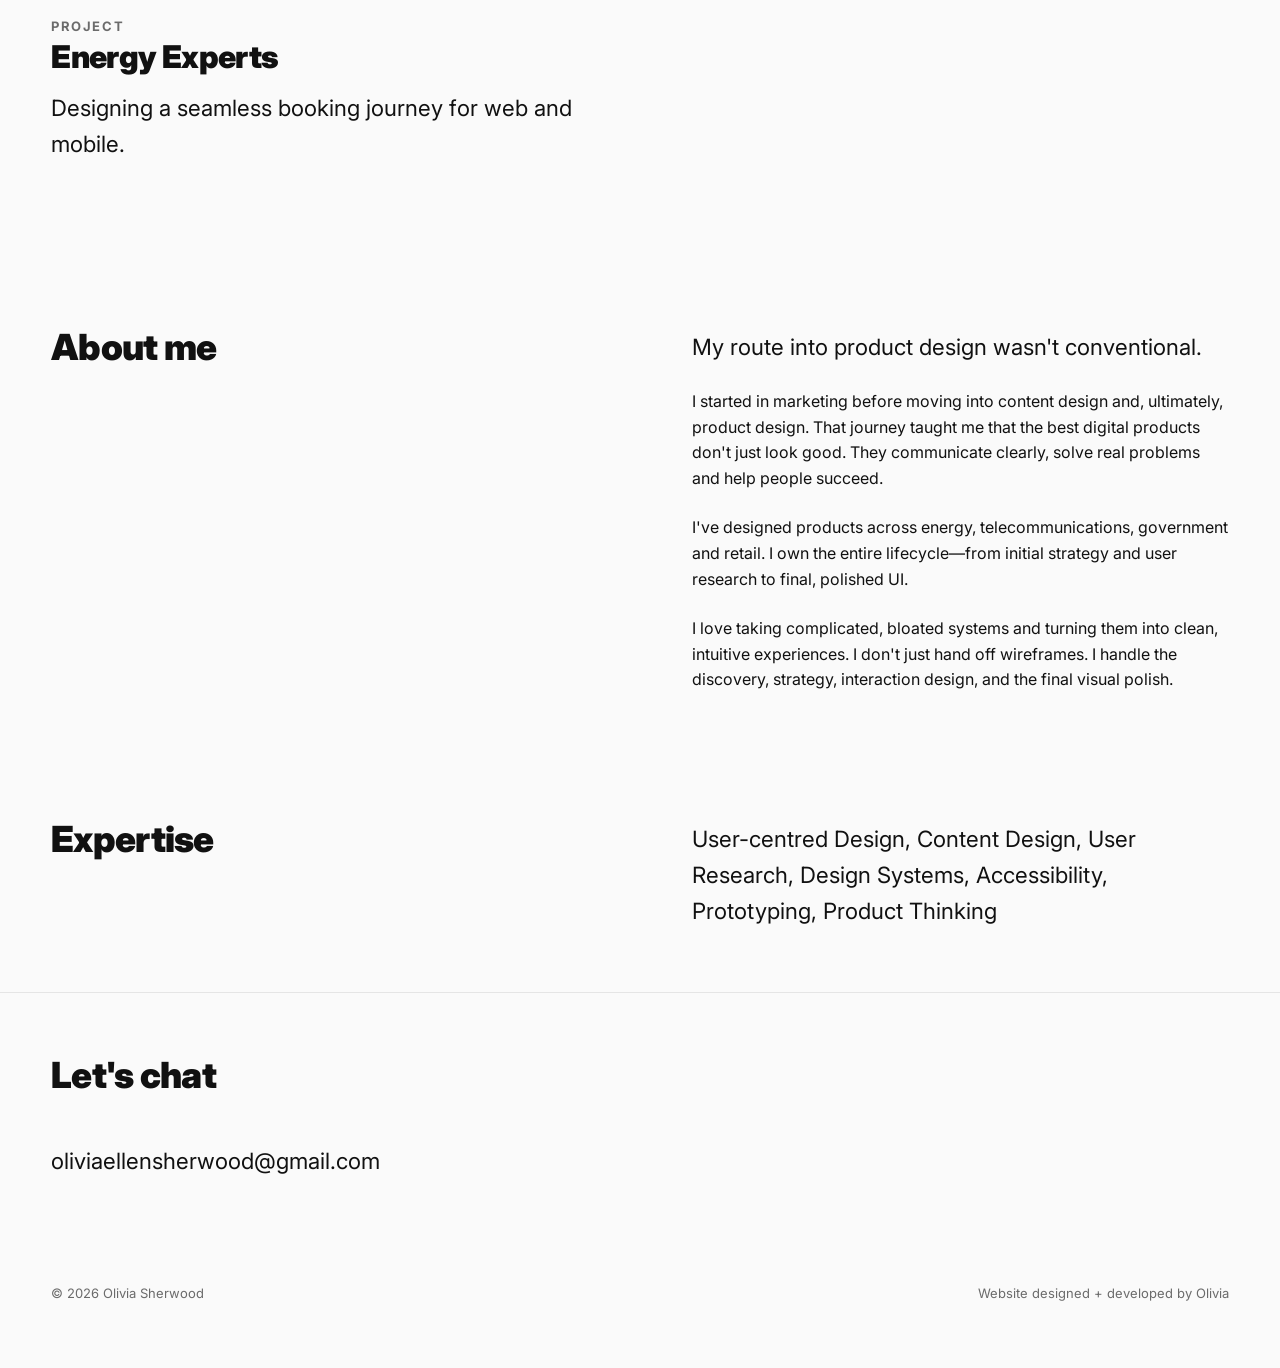
==== commit fd6e67d7: "Refresh About me copy: sharper career-path and full-lifecycle framing Co-Authored-By: Claude Opus 4." ====
--- a/index.html
+++ b/index.html
@@ -283,9 +283,9 @@
           </div>
           <div class="about__copy">
             <p class="lede">My route into product design wasn't conventional.</p>
-            <p>I started my career in marketing before moving into content design and, ultimately, product design. That journey taught me that the best digital products don't just look good. They communicate clearly, solve real problems and help people succeed.</p>
-            <p>Over the past six years I've designed products across energy, telecommunications, government and retail. I'm comfortable working across the entire design process, from discovery and strategy through to polished interfaces and detailed interaction design.</p>
-            <p>I enjoy simplifying complexity, collaborating with ambitious teams and shipping products that make a measurable difference.</p>
+            <p>I started in marketing before moving into content design and, ultimately, product design. That journey taught me that the best digital products don't just look good. They communicate clearly, solve real problems and help people succeed.</p>
+            <p>I've designed products across energy, telecommunications, government and retail. I own the entire lifecycle—from initial strategy and user research to final, polished UI.</p>
+            <p>I love taking complicated, bloated systems and turning them into clean, intuitive experiences. I don't just hand off wireframes. I handle the discovery, strategy, interaction design, and the final visual polish.</p>
           </div>
         </div>
       </div>
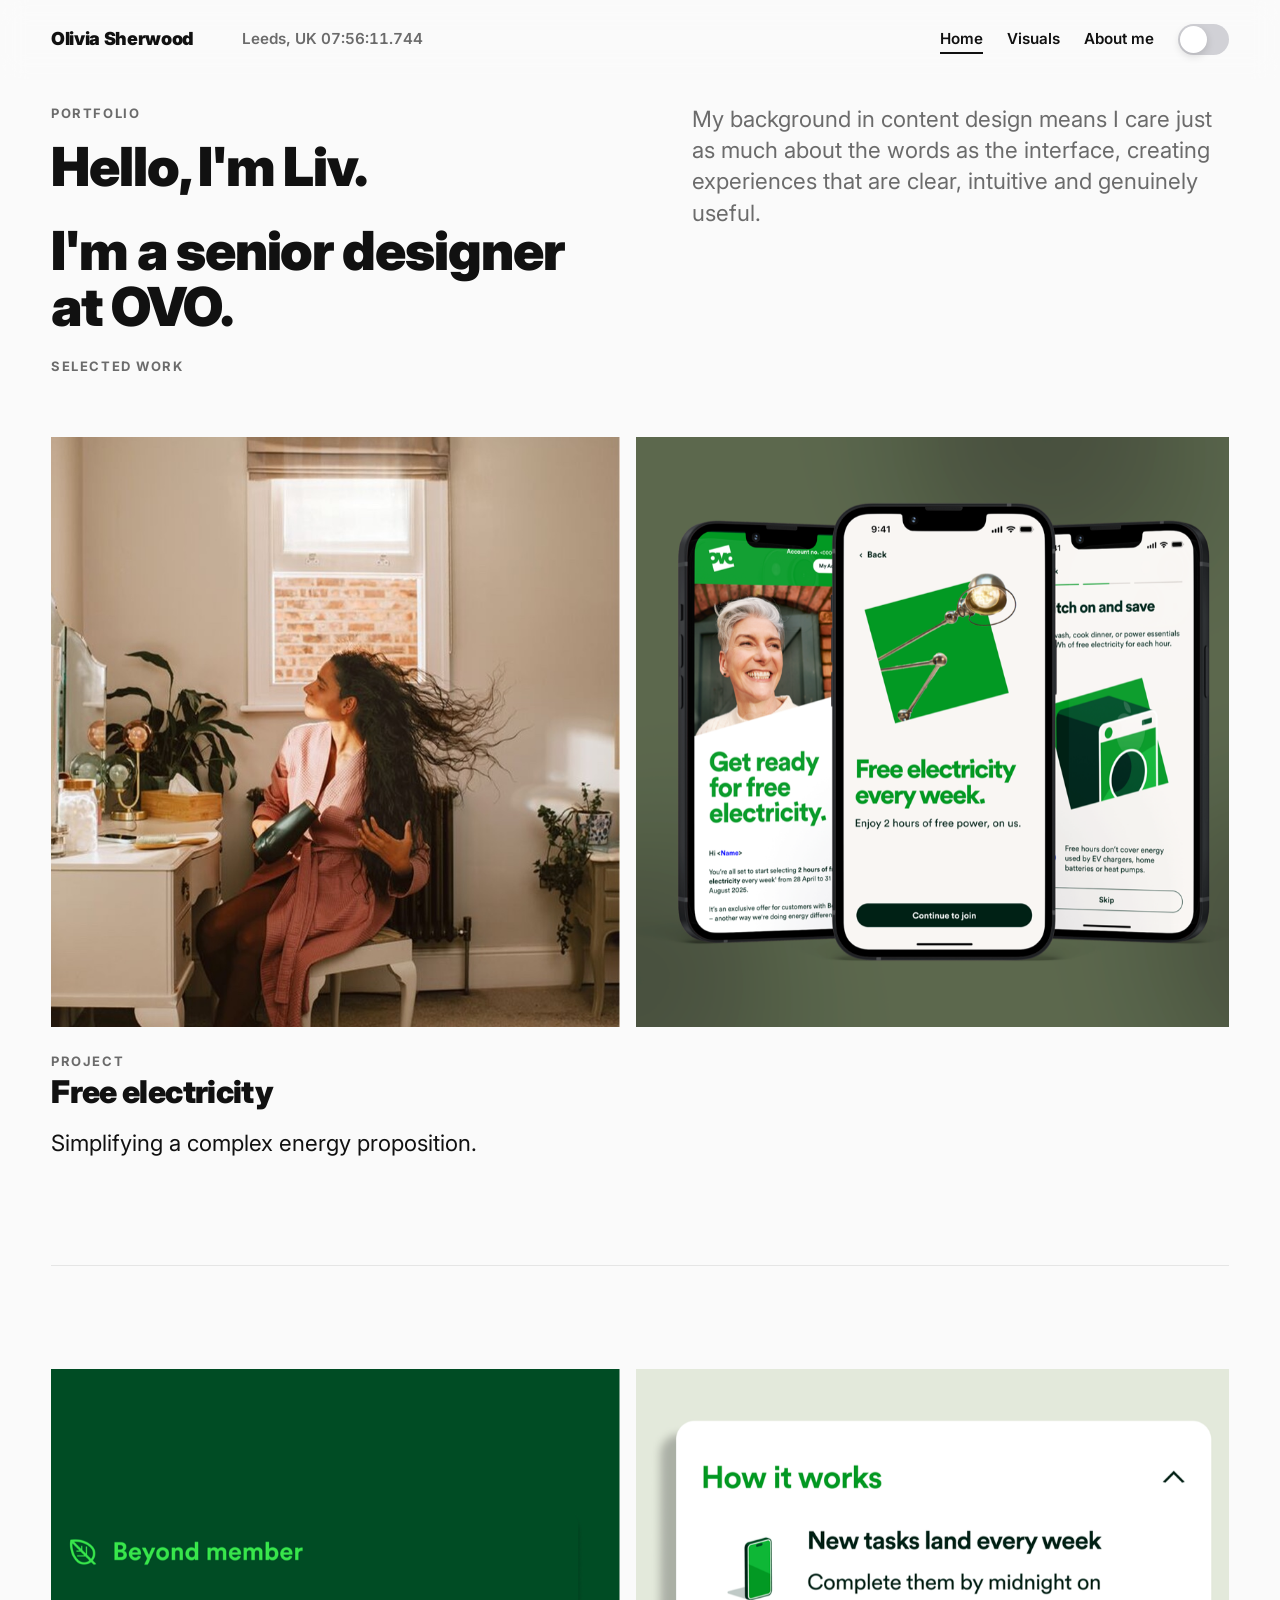
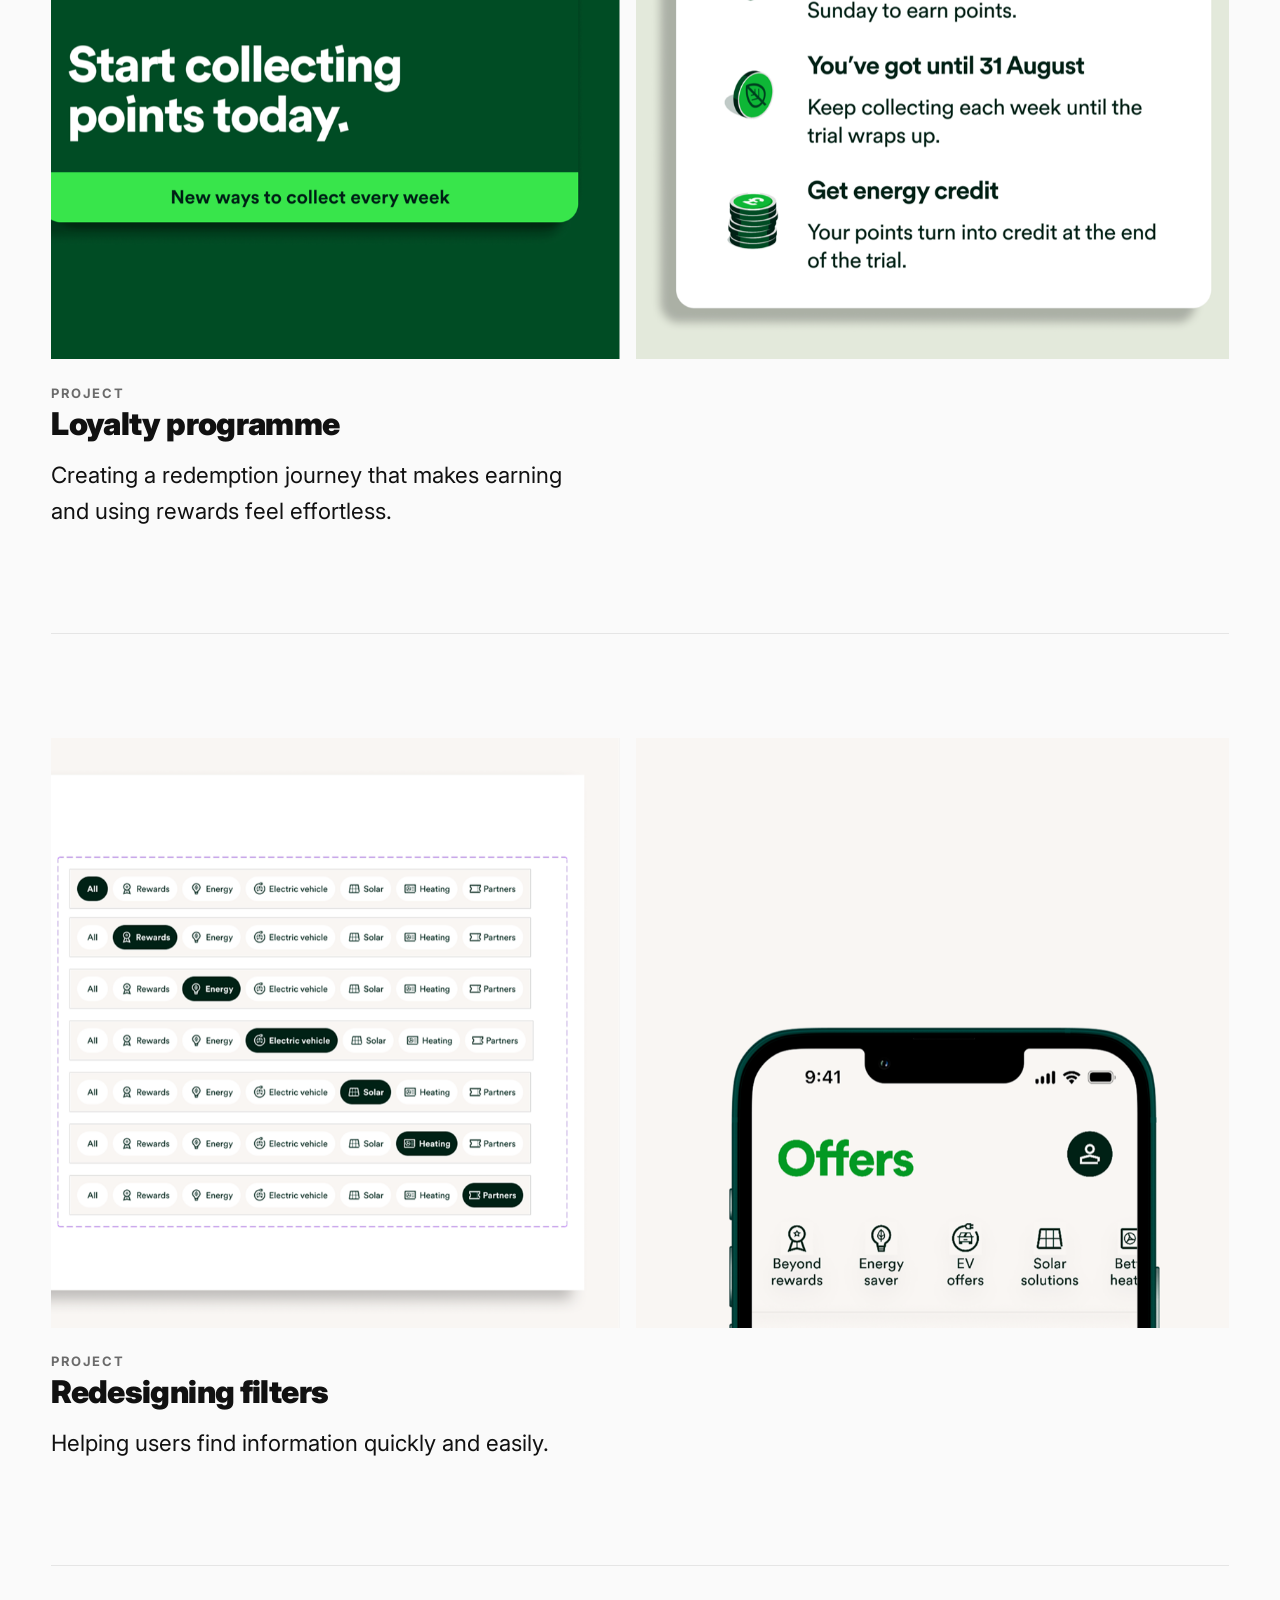
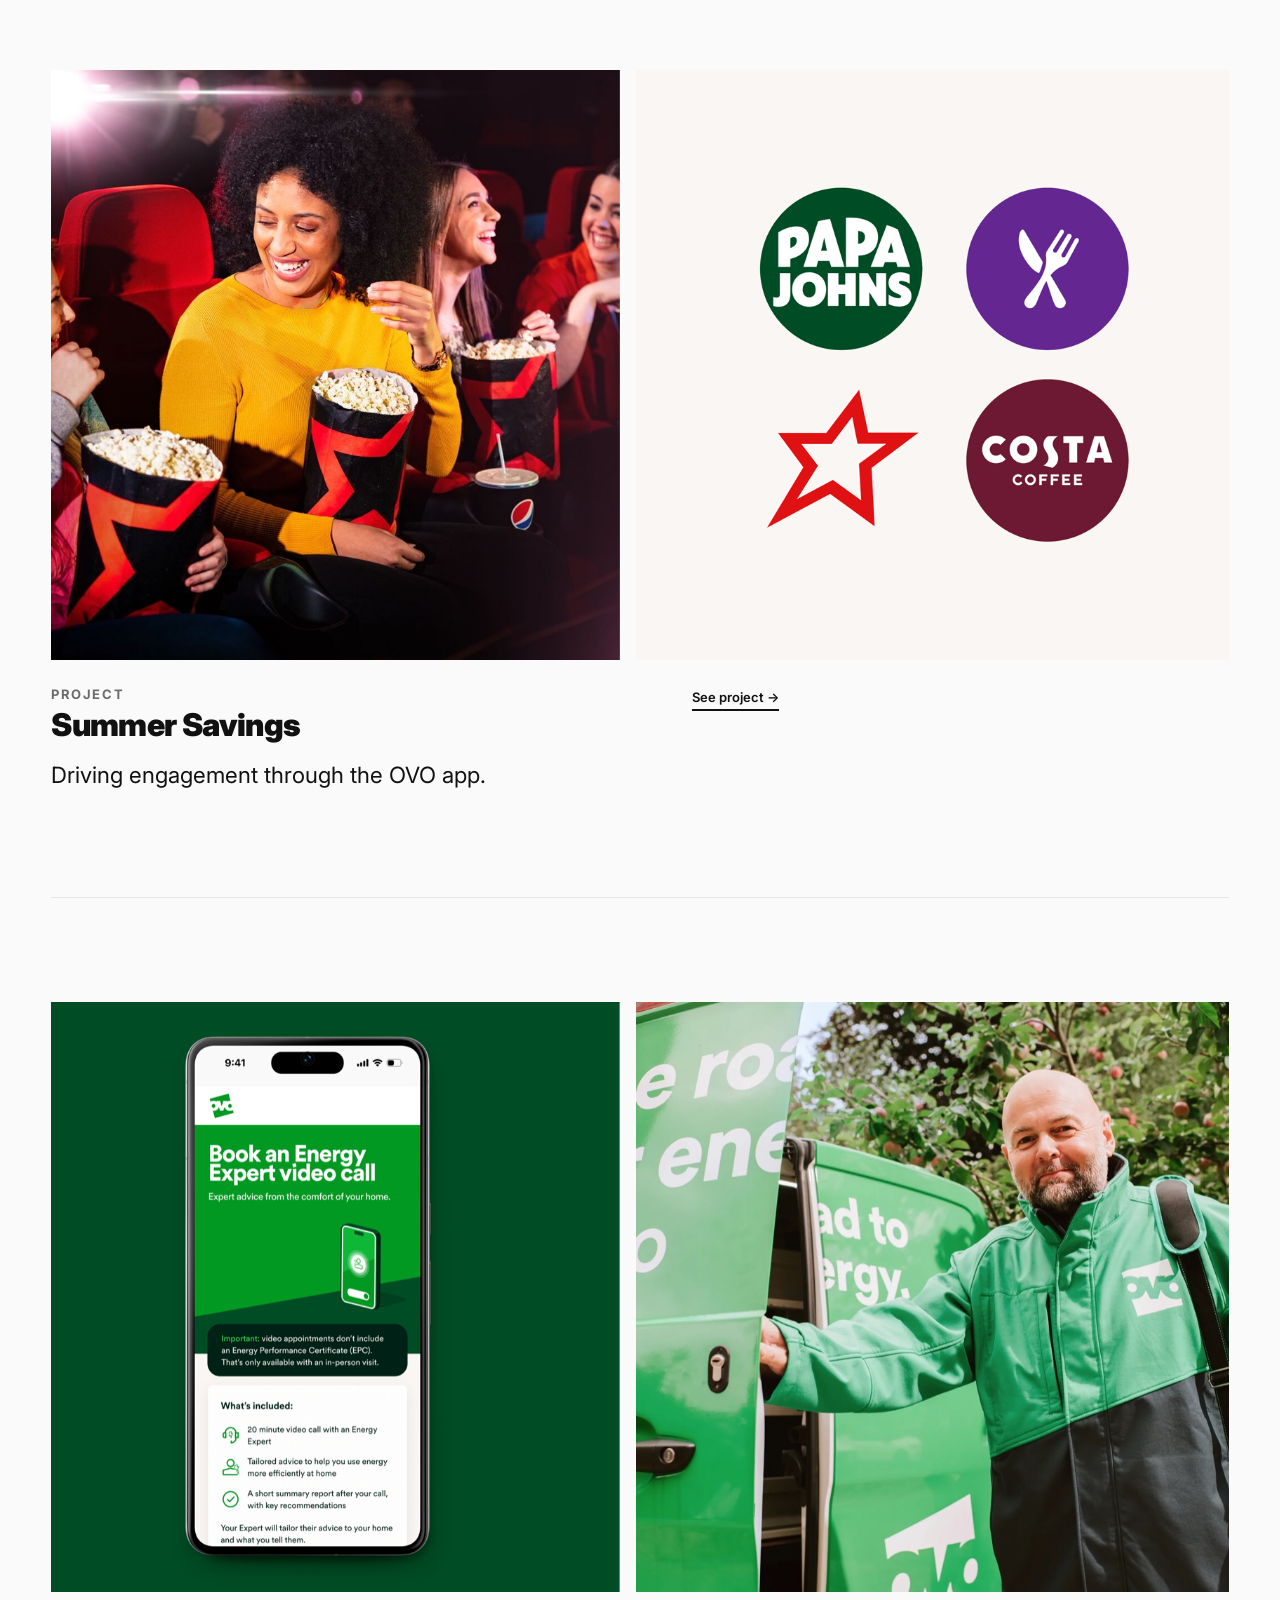
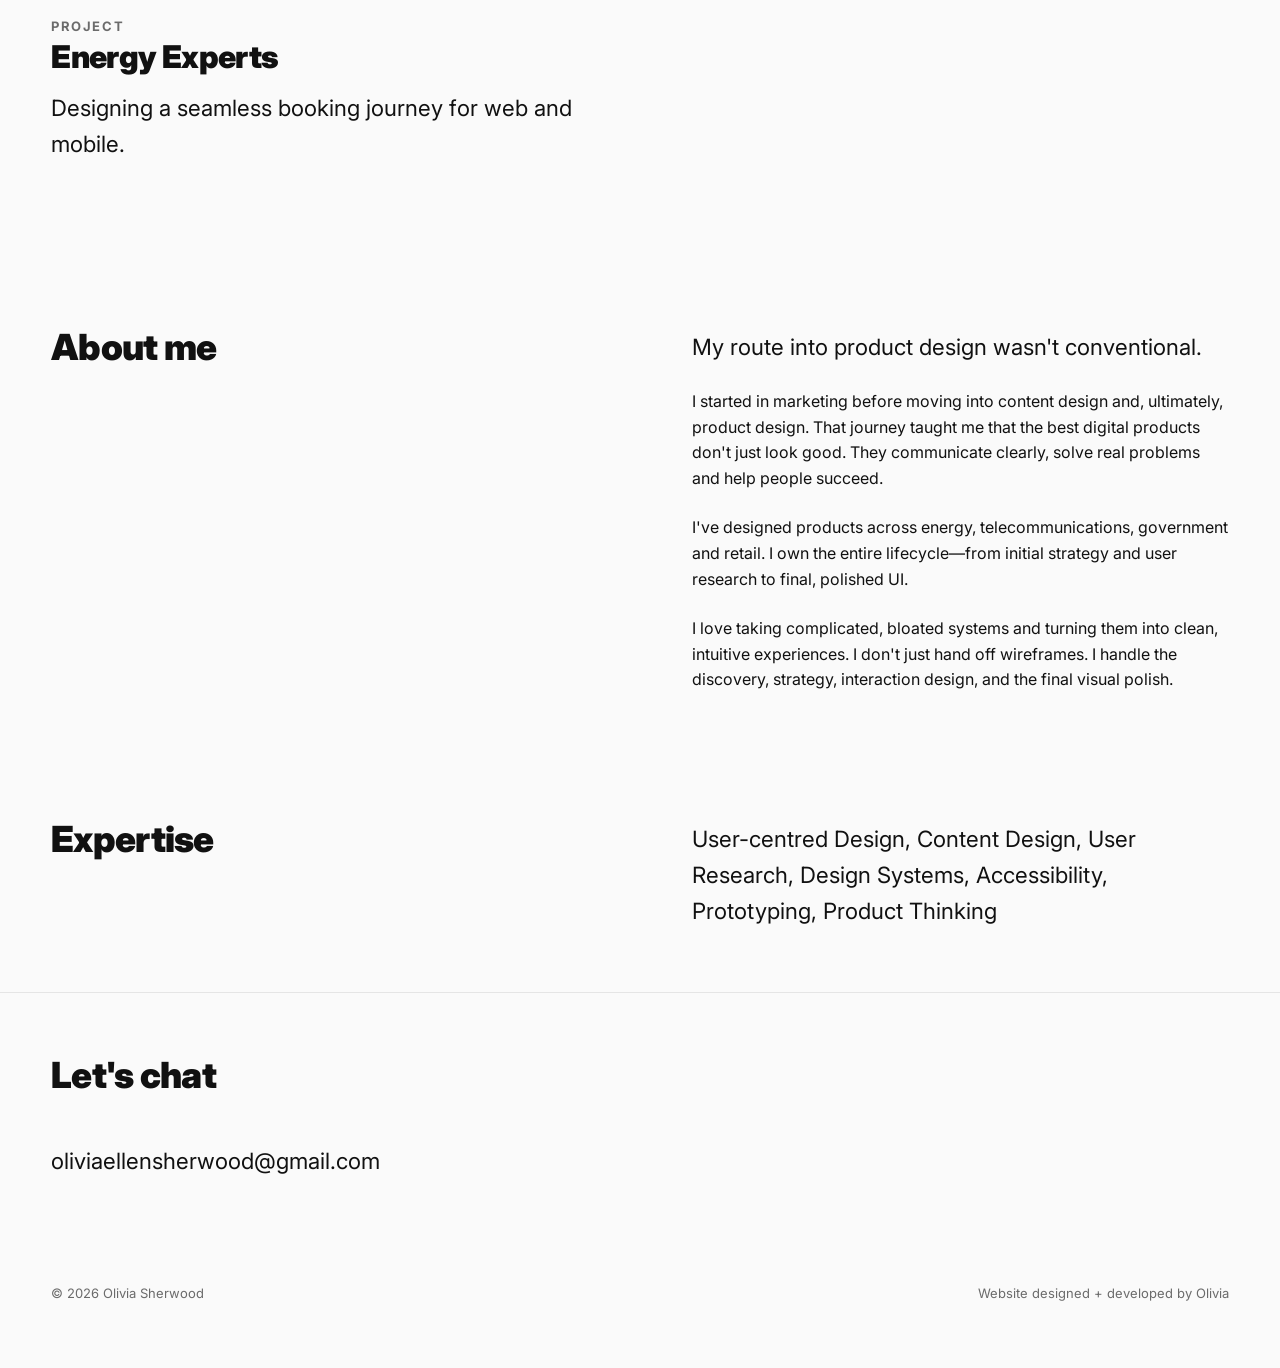
==== commit 2fd60d1b: "Add Open Graph / Twitter card tags for social previews Give each page (home, Visuals, Summer Savings" ====
--- a/index.html
+++ b/index.html
@@ -5,6 +5,24 @@
   <meta name="viewport" content="width=device-width, initial-scale=1.0">
   <title>Olivia Sherwood — Product Designer</title>
   <meta name="description" content="Olivia Sherwood — I design digital experiences where product thinking, UX and content come together. Currently a designer at OVO Energy.">
+
+  <!-- Open Graph / Twitter — social-share preview. og:image is a placeholder
+       (a real case-study shot); swap in a purpose-made 1200x630 card when ready.
+       Absolute URLs point at the current canonical host; update if a custom
+       domain is added. -->
+  <meta property="og:type" content="website">
+  <meta property="og:site_name" content="Olivia Sherwood">
+  <meta property="og:locale" content="en_GB">
+  <meta property="og:title" content="Olivia Sherwood — Product Designer">
+  <meta property="og:description" content="I design digital experiences where product thinking, UX and content come together. Currently a designer at OVO Energy.">
+  <meta property="og:url" content="https://oliviasherwood333.github.io/my-portfolio/">
+  <meta property="og:image" content="https://oliviasherwood333.github.io/my-portfolio/assets/images/summer-savings/hero-1500.jpg">
+  <meta property="og:image:width" content="1500">
+  <meta property="og:image:height" content="682">
+  <meta name="twitter:card" content="summary_large_image">
+  <meta name="twitter:title" content="Olivia Sherwood — Product Designer">
+  <meta name="twitter:description" content="I design digital experiences where product thinking, UX and content come together. Currently a designer at OVO Energy.">
+  <meta name="twitter:image" content="https://oliviasherwood333.github.io/my-portfolio/assets/images/summer-savings/hero-1500.jpg">
 
   <!-- Apply the saved theme before first paint, so there's no flash of the
        wrong mode on load. No stored choice = follow the OS (handled by the
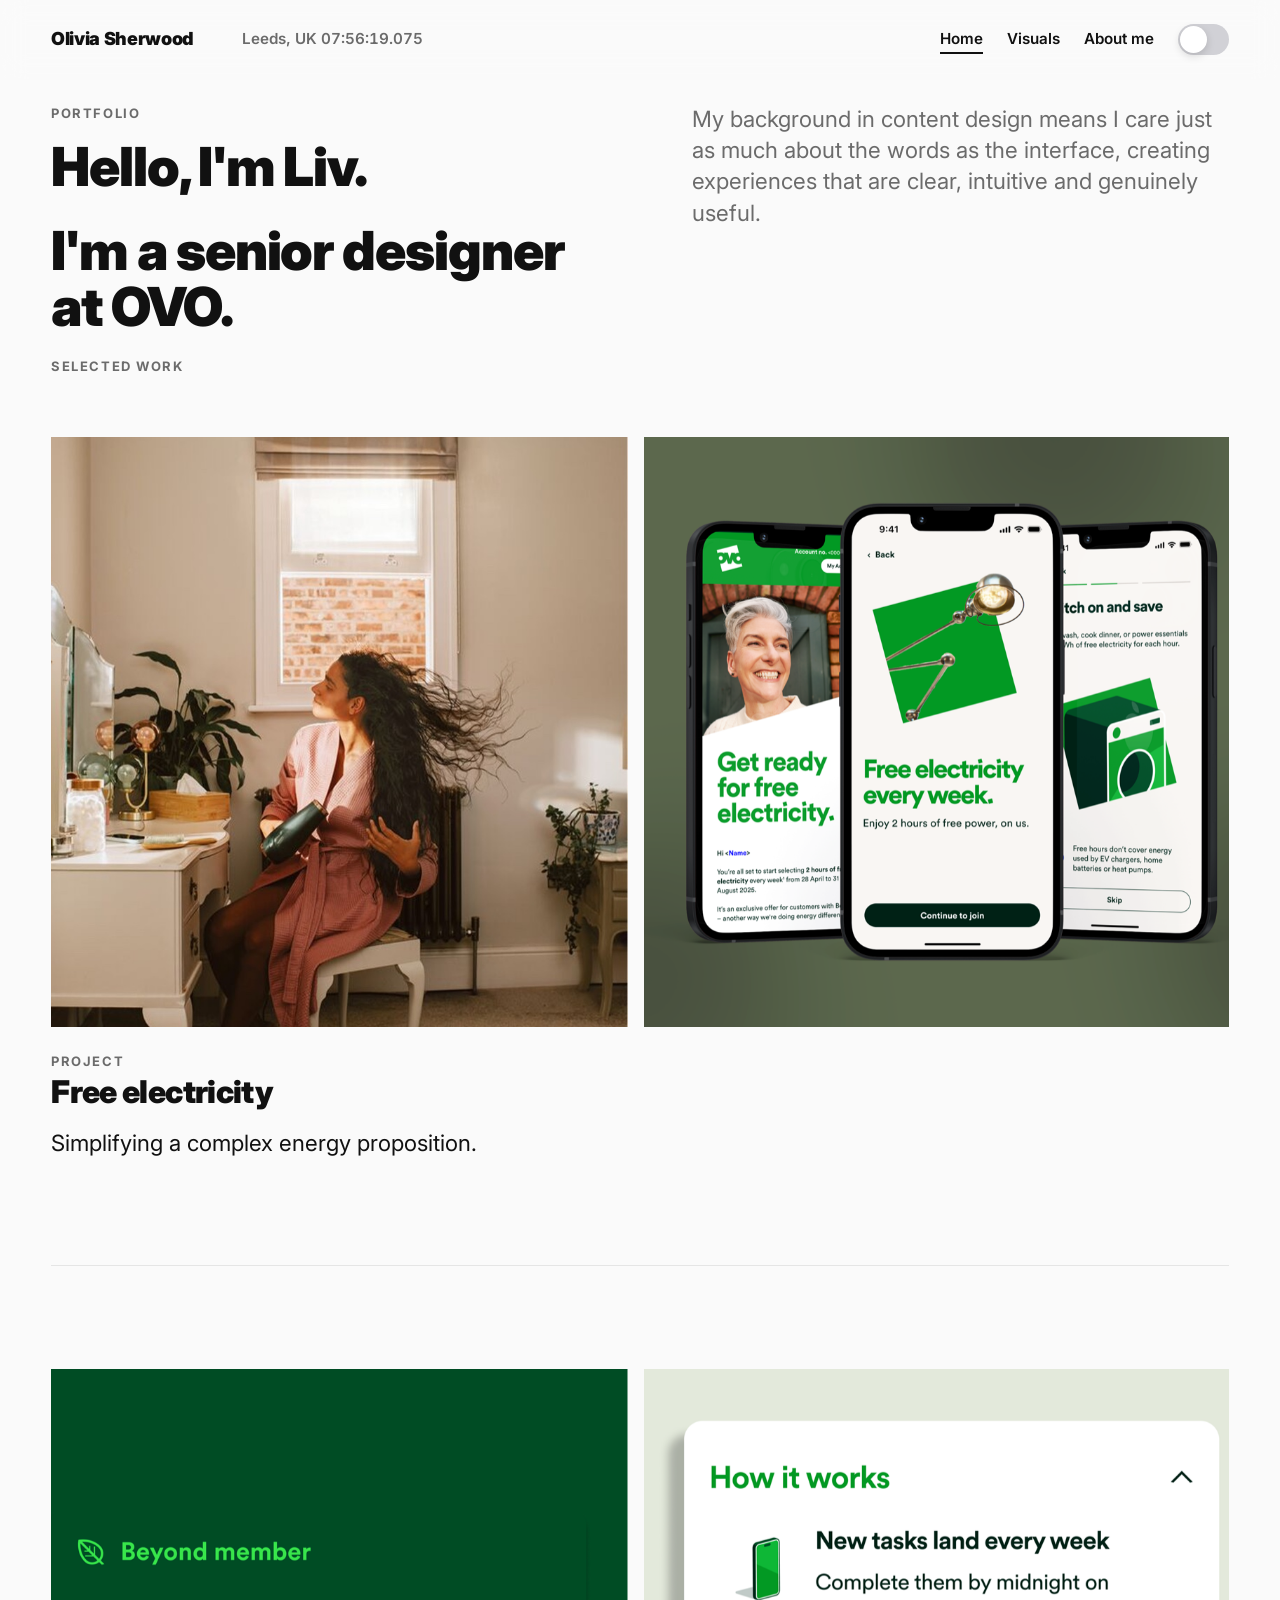
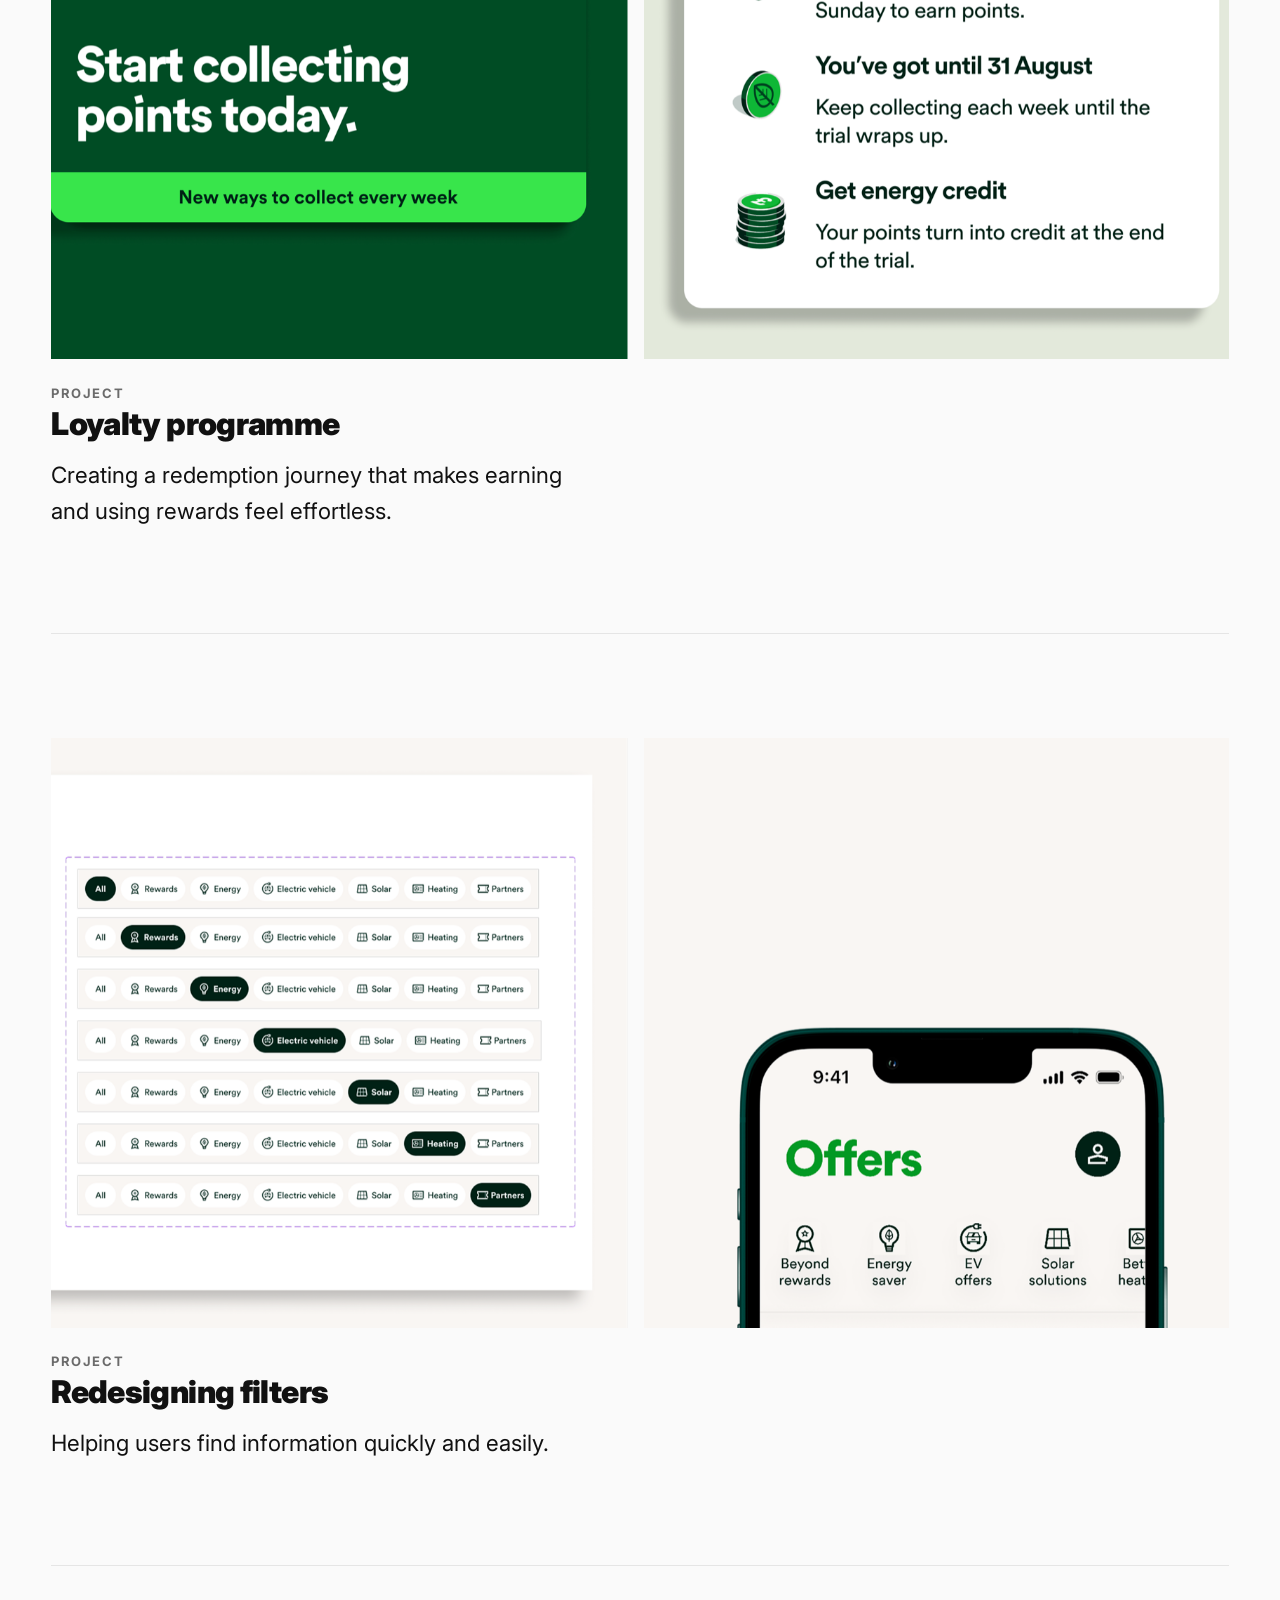
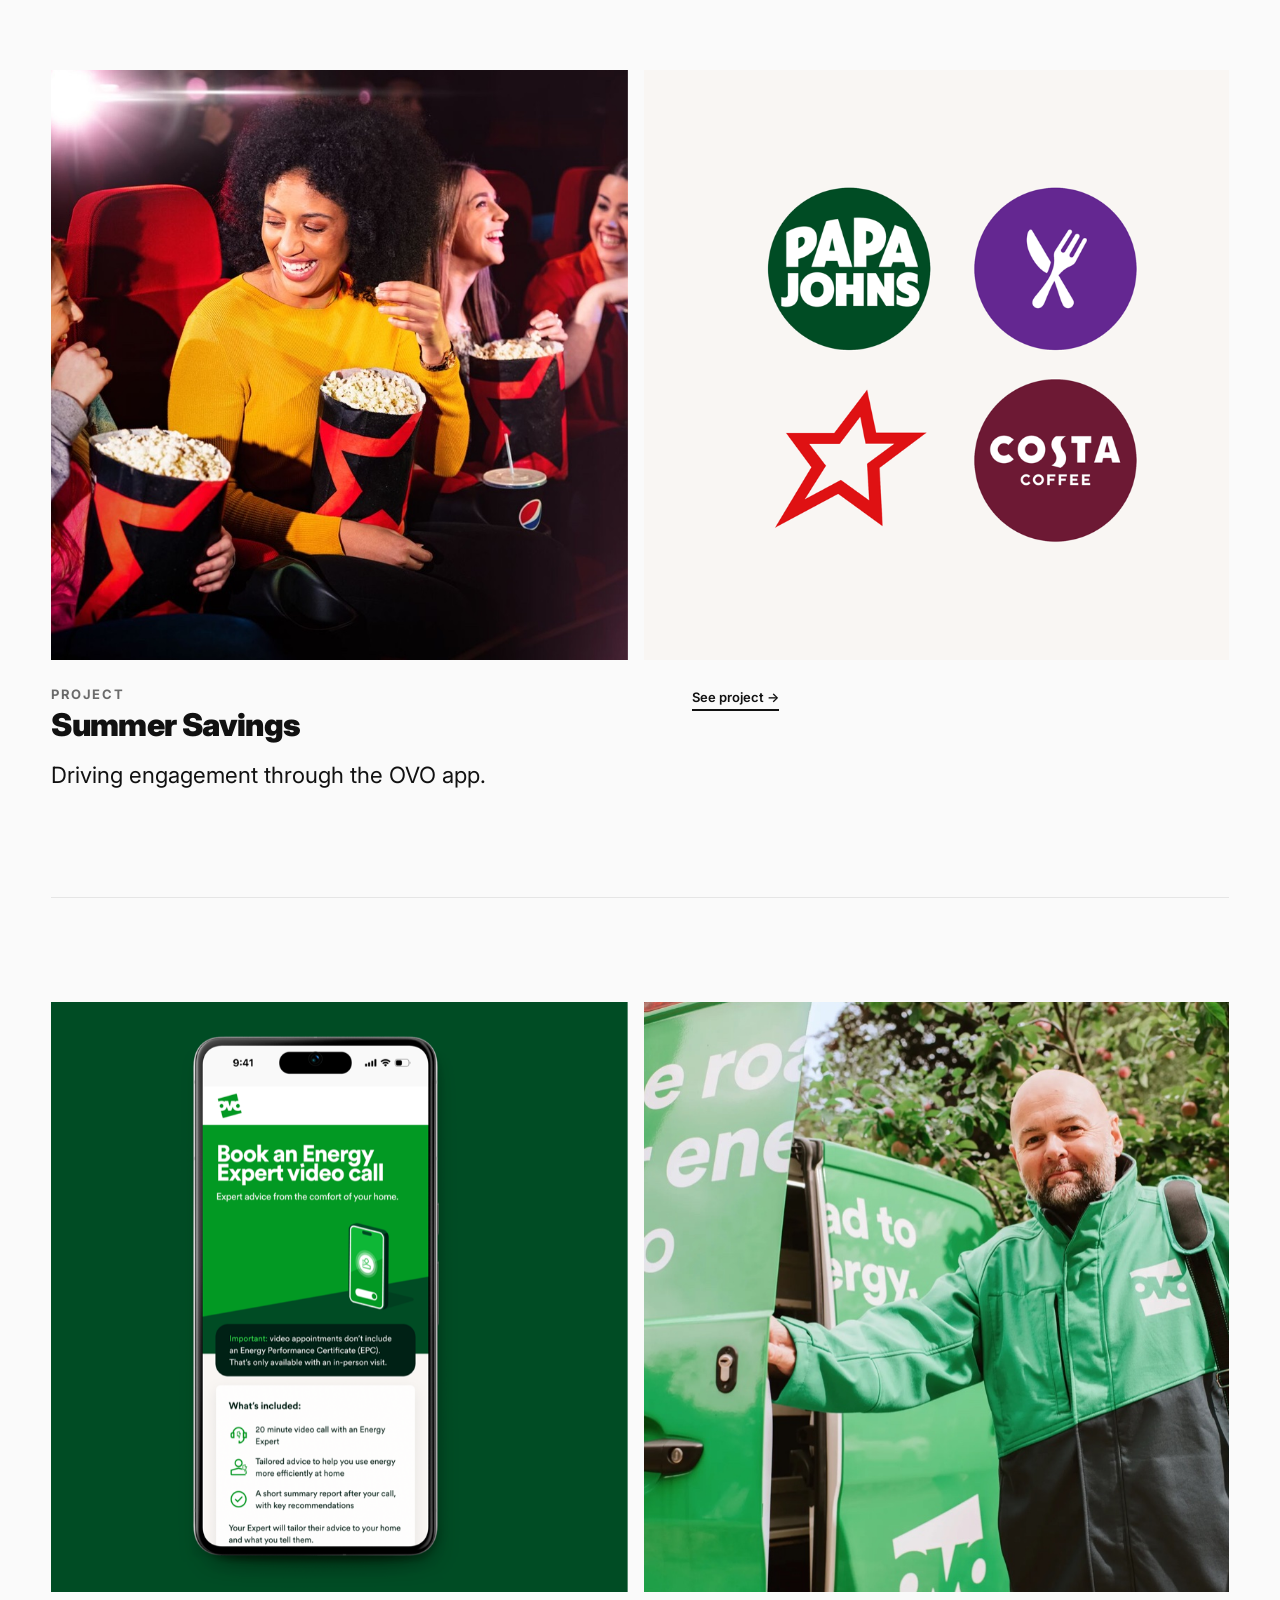
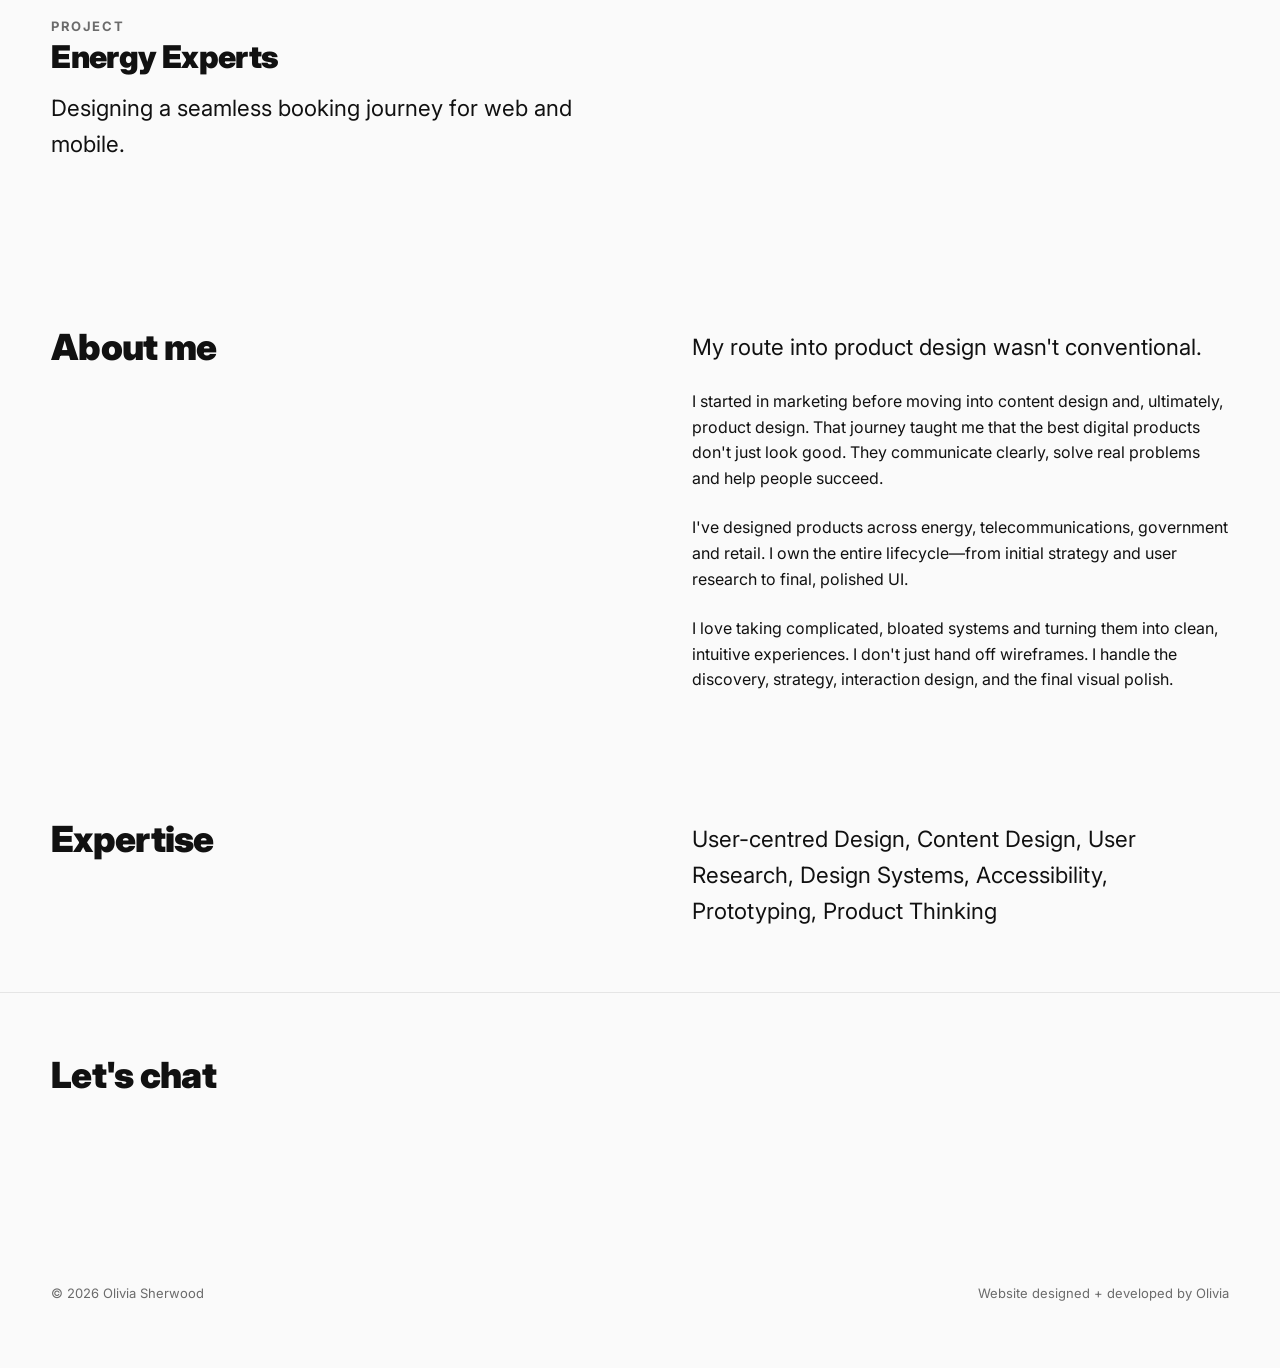
==== commit be659c01: "Point canonical URLs at the custom domain (olivia-sherwood-portfolio.com) Repoint every absolute URL" ====
--- a/index.html
+++ b/index.html
@@ -5,6 +5,7 @@
   <meta name="viewport" content="width=device-width, initial-scale=1.0">
   <title>Olivia Sherwood — Product Designer</title>
   <meta name="description" content="Olivia Sherwood — I design digital experiences where product thinking, UX and content come together. Currently a designer at OVO Energy.">
+  <link rel="canonical" href="https://olivia-sherwood-portfolio.com/">
 
   <!-- Open Graph / Twitter — social-share preview. og:image is a placeholder
        (a real case-study shot); swap in a purpose-made 1200x630 card when ready.
@@ -15,14 +16,14 @@
   <meta property="og:locale" content="en_GB">
   <meta property="og:title" content="Olivia Sherwood — Product Designer">
   <meta property="og:description" content="I design digital experiences where product thinking, UX and content come together. Currently a designer at OVO Energy.">
-  <meta property="og:url" content="https://oliviasherwood333.github.io/my-portfolio/">
-  <meta property="og:image" content="https://oliviasherwood333.github.io/my-portfolio/assets/images/summer-savings/hero-1500.jpg">
+  <meta property="og:url" content="https://olivia-sherwood-portfolio.com/">
+  <meta property="og:image" content="https://olivia-sherwood-portfolio.com/assets/images/summer-savings/hero-1500.jpg">
   <meta property="og:image:width" content="1500">
   <meta property="og:image:height" content="682">
   <meta name="twitter:card" content="summary_large_image">
   <meta name="twitter:title" content="Olivia Sherwood — Product Designer">
   <meta name="twitter:description" content="I design digital experiences where product thinking, UX and content come together. Currently a designer at OVO Energy.">
-  <meta name="twitter:image" content="https://oliviasherwood333.github.io/my-portfolio/assets/images/summer-savings/hero-1500.jpg">
+  <meta name="twitter:image" content="https://olivia-sherwood-portfolio.com/assets/images/summer-savings/hero-1500.jpg">
 
   <!-- Apply the saved theme before first paint, so there's no flash of the
        wrong mode on load. No stored choice = follow the OS (handled by the
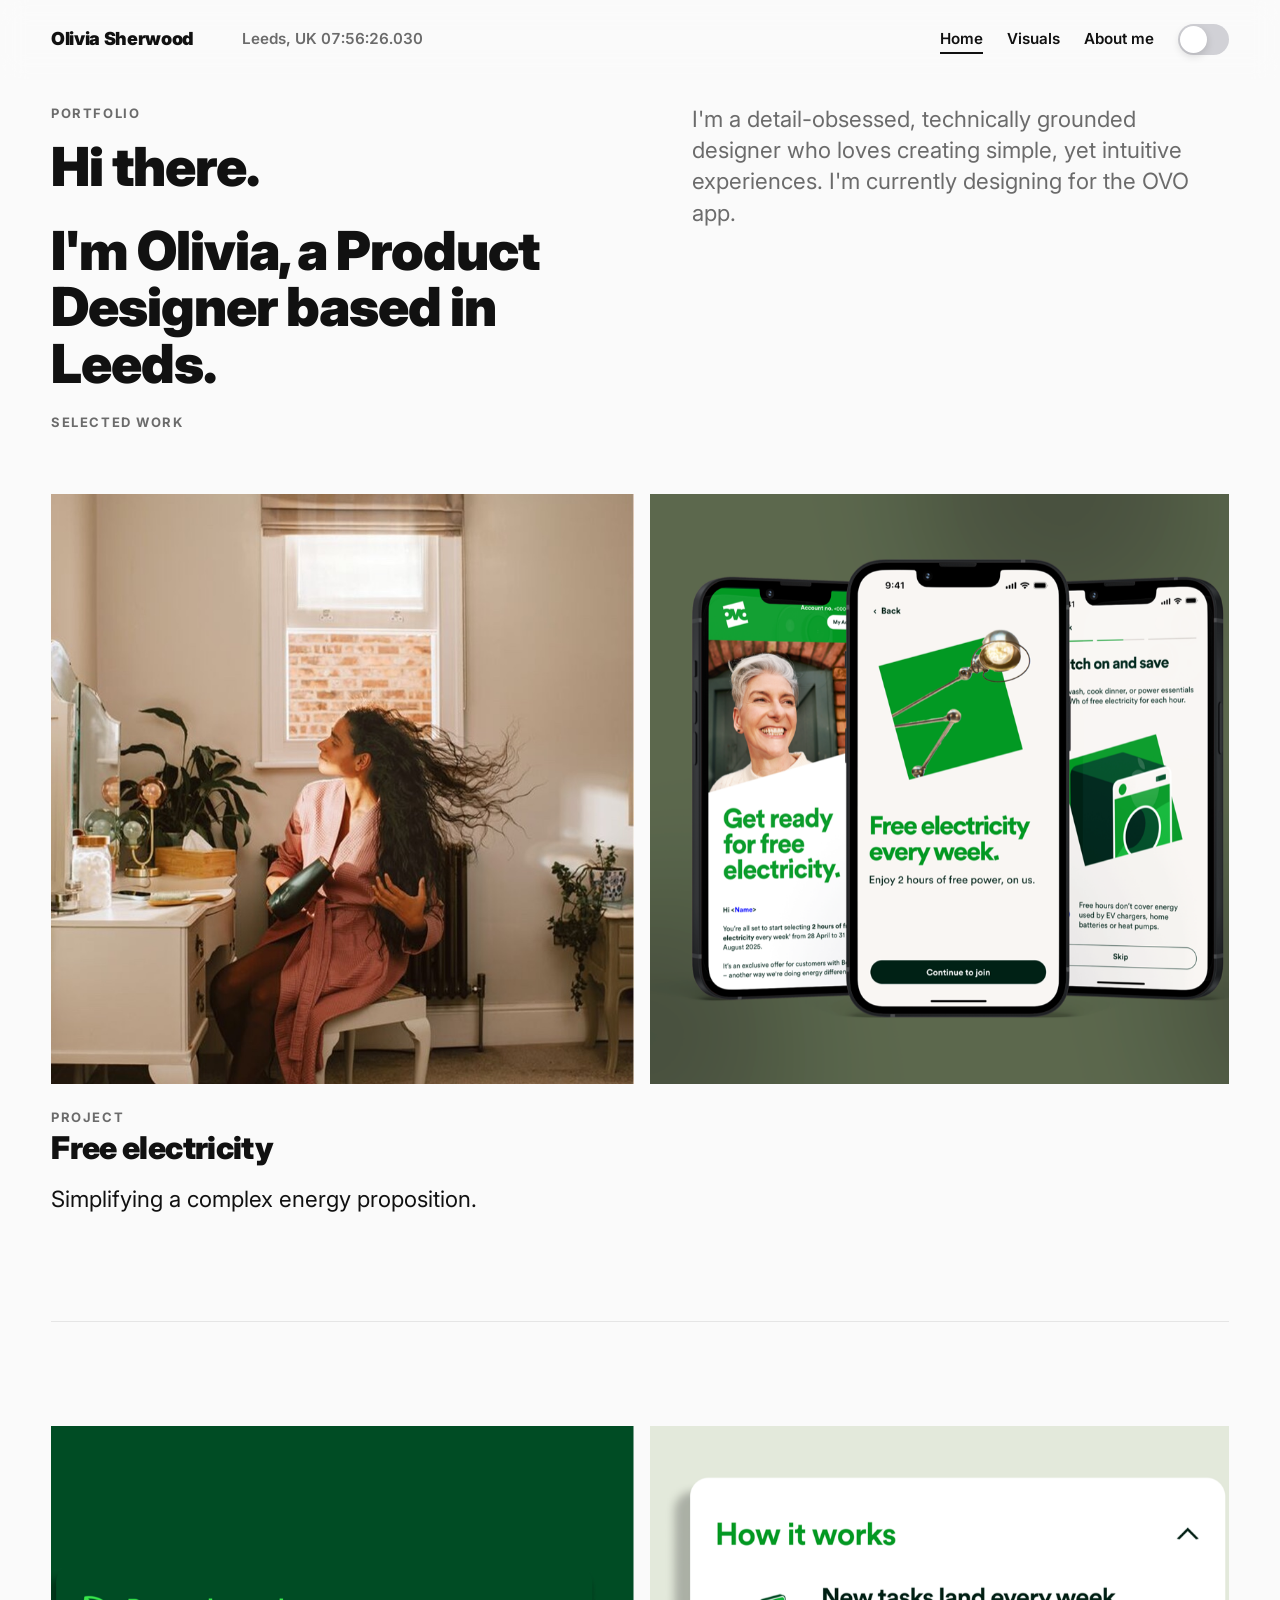
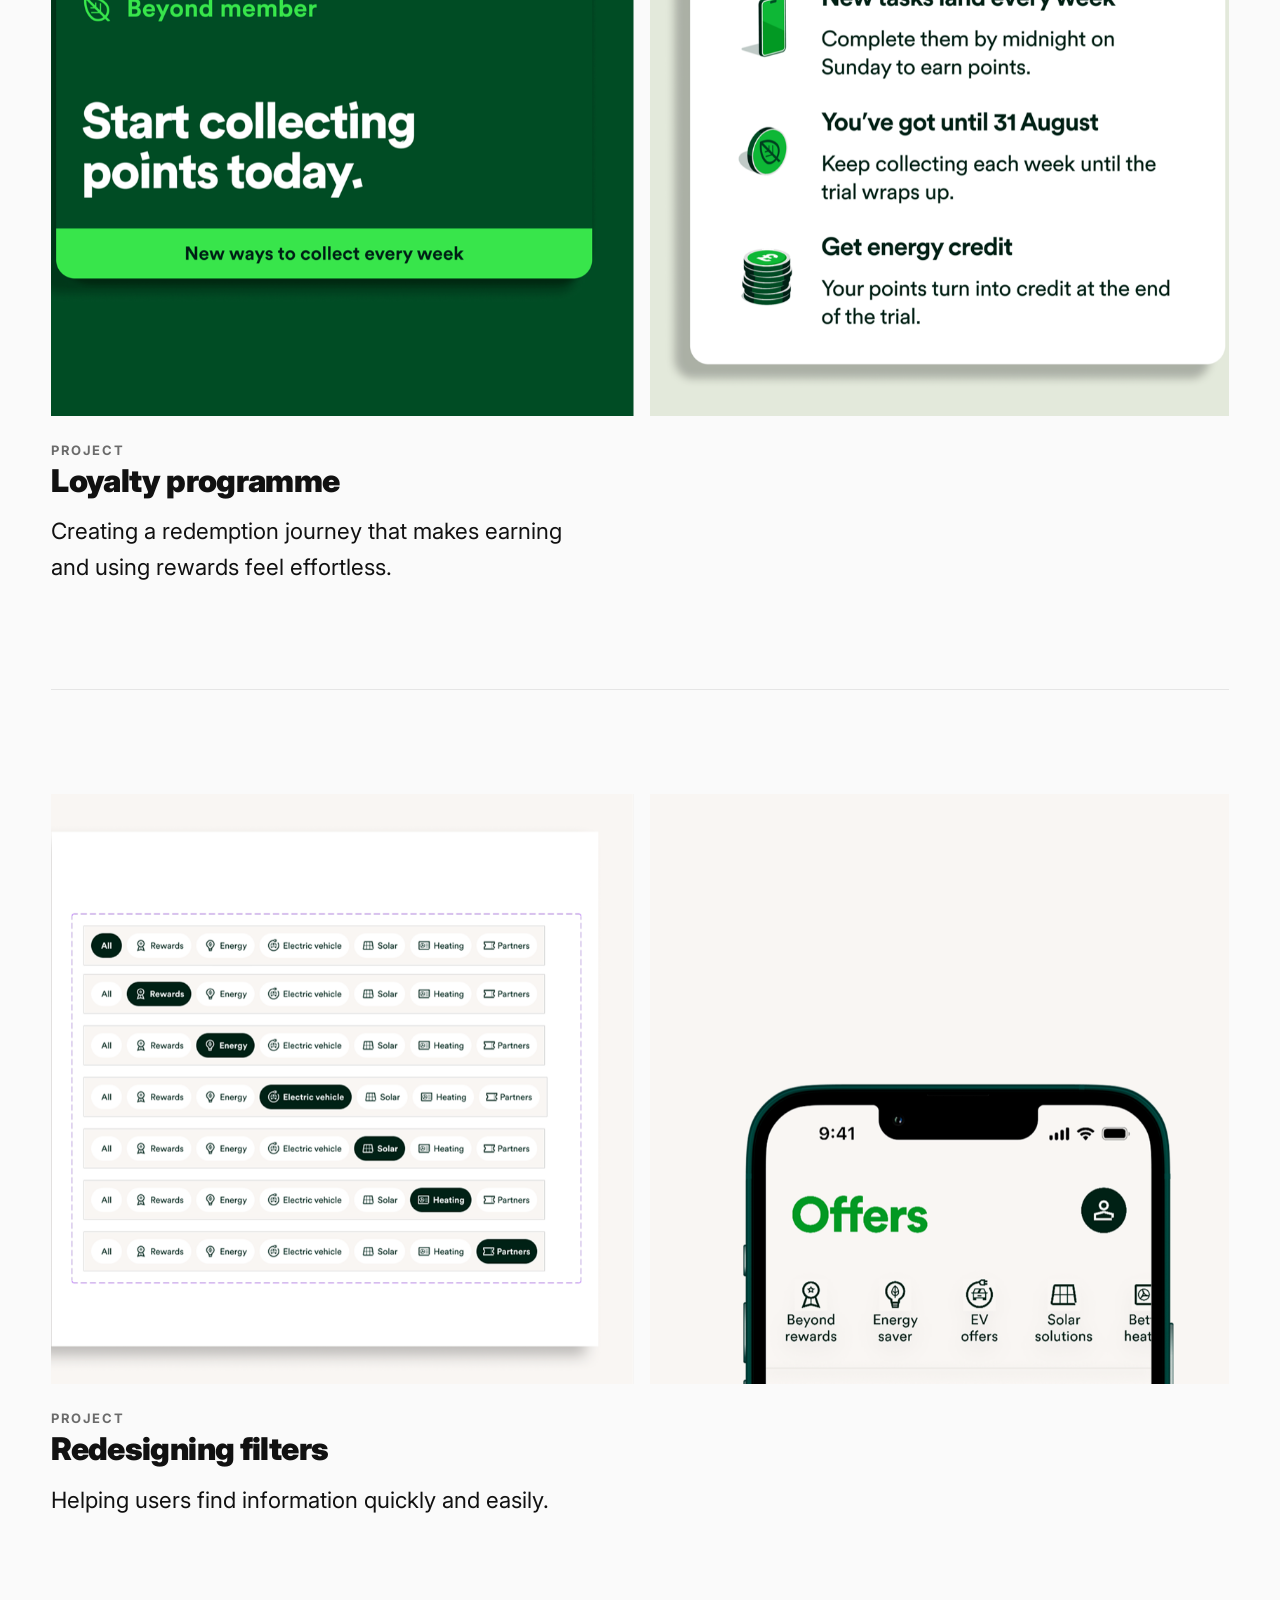
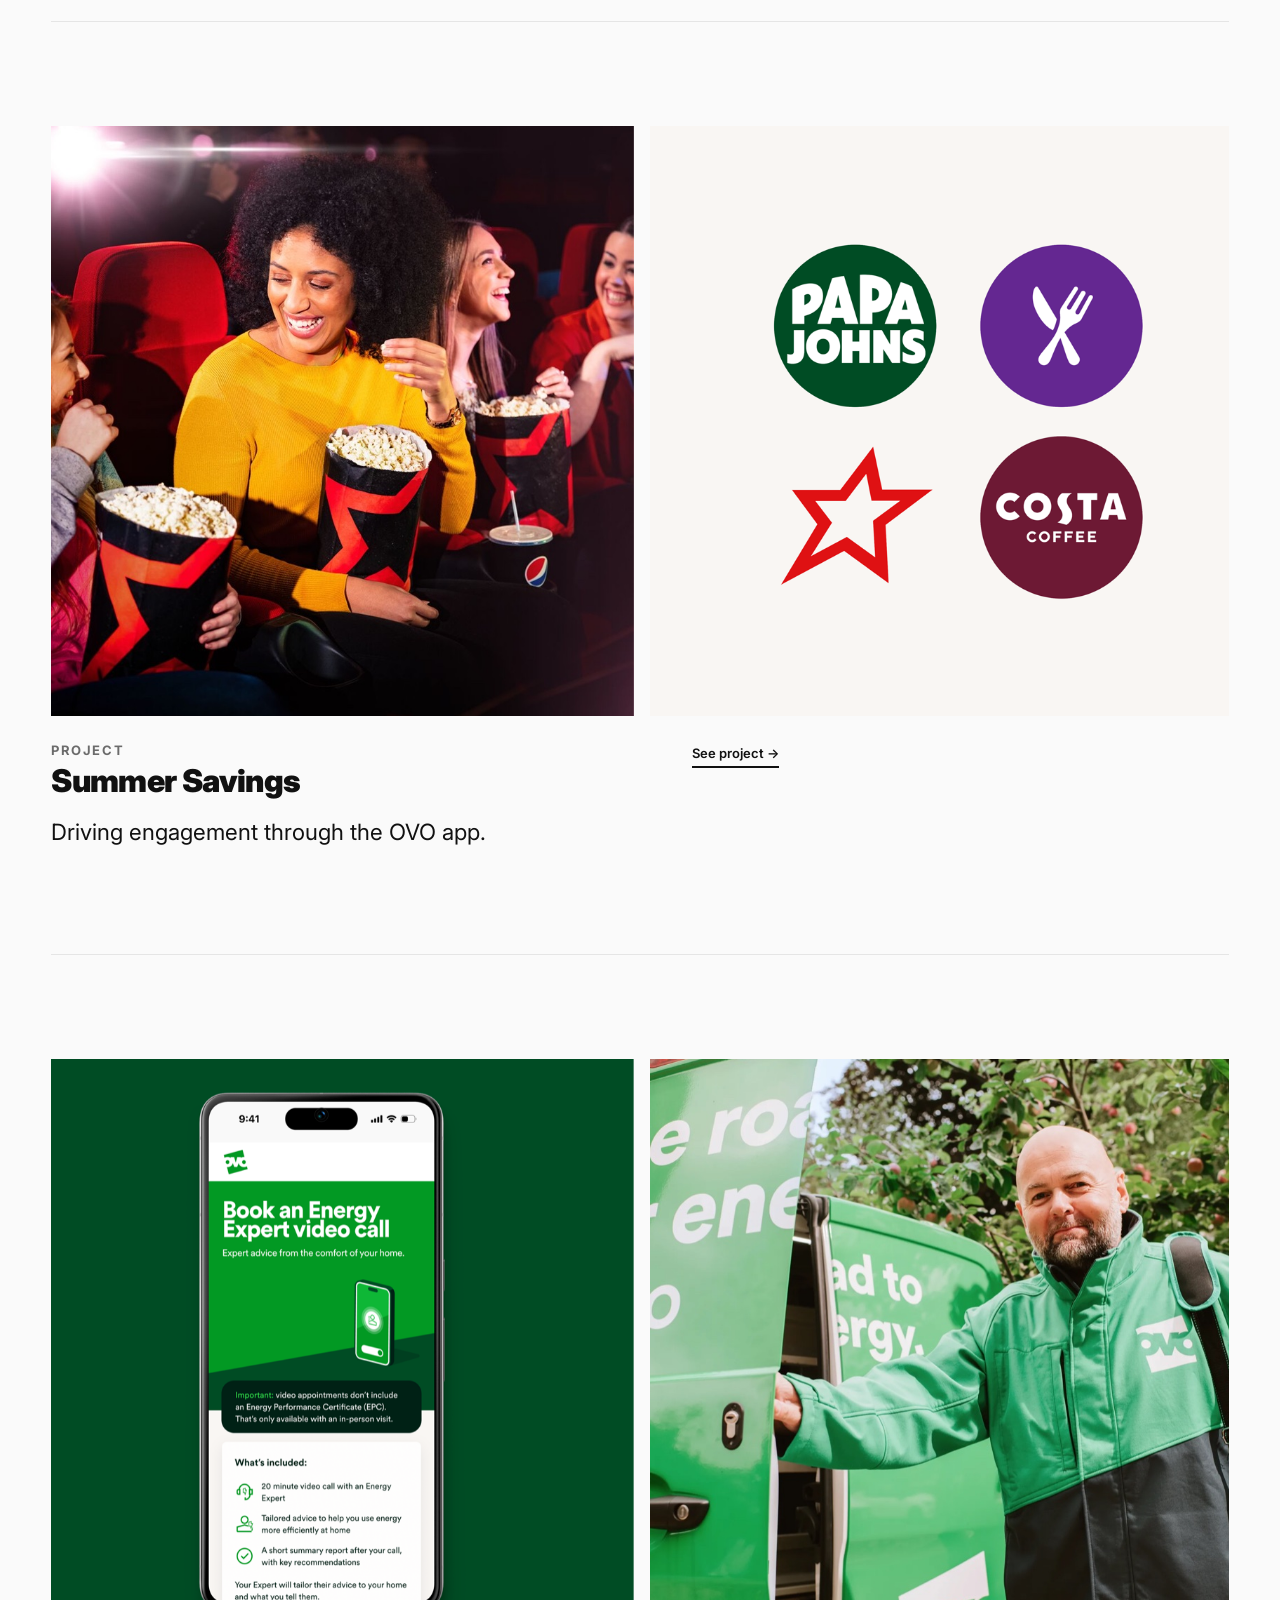
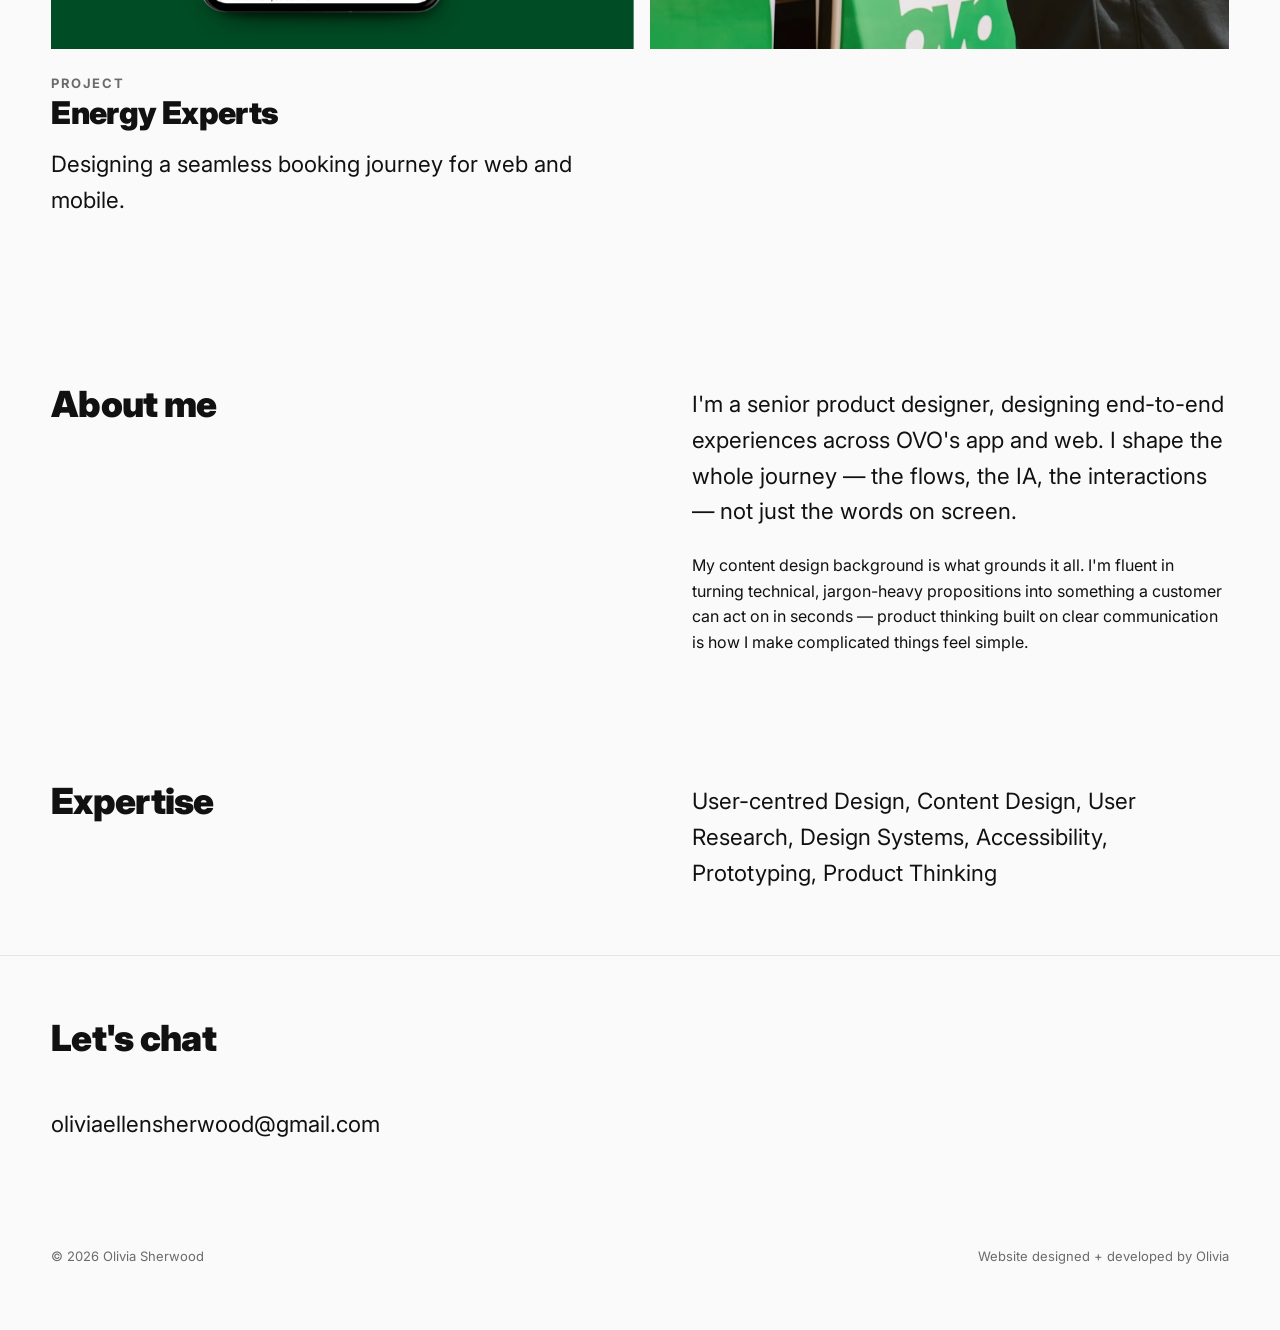
==== commit b5f95061: "Homepage: lead hero and About me as senior product designer The hero and About me had drifted toward" ====
--- a/index.html
+++ b/index.html
@@ -90,10 +90,10 @@
         <div class="about__grid">
           <div>
             <p class="eyebrow">Portfolio</p>
-            <h1 id="intro-heading">Hello, I'm Liv. <span class="intro__role">I'm a senior designer at OVO.</span></h1>
+            <h1 id="intro-heading">Hi there. <span class="intro__role">I'm Olivia, a Product Designer based in Leeds.</span></h1>
           </div>
           <div class="about__copy">
-            <p class="intro__sub">My background in content design means I care just as much about the words as the interface, creating experiences that are clear, intuitive and genuinely useful.</p>
+            <p class="intro__sub">I'm a detail-obsessed, technically grounded designer who loves creating simple, yet intuitive experiences. I'm currently designing for the OVO app.</p>
           </div>
         </div>
       </div>
@@ -301,10 +301,8 @@
             <h2 id="about-me-heading">About me</h2>
           </div>
           <div class="about__copy">
-            <p class="lede">My route into product design wasn't conventional.</p>
-            <p>I started in marketing before moving into content design and, ultimately, product design. That journey taught me that the best digital products don't just look good. They communicate clearly, solve real problems and help people succeed.</p>
-            <p>I've designed products across energy, telecommunications, government and retail. I own the entire lifecycle—from initial strategy and user research to final, polished UI.</p>
-            <p>I love taking complicated, bloated systems and turning them into clean, intuitive experiences. I don't just hand off wireframes. I handle the discovery, strategy, interaction design, and the final visual polish.</p>
+            <p class="lede">I'm a senior product designer, designing end-to-end experiences across OVO's app and web. I shape the whole journey — the flows, the IA, the interactions — not just the words on screen.</p>
+            <p>My content design background is what grounds it all. I'm fluent in turning technical, jargon-heavy propositions into something a customer can act on in seconds — product thinking built on clear communication is how I make complicated things feel simple.</p>
           </div>
         </div>
       </div>
--- a/assets/css/style.css
+++ b/assets/css/style.css
@@ -846,7 +846,10 @@
    and full-bleed figures still run edge to edge. Fluid rather than a fixed cap:
    ~800-900px on typical large desktops, scaling down to a 600px floor on
    smaller screens instead of hard-capping identically everywhere. */
-.page-case { --cs-measure: clamp(600px, 55vw, 900px); }
+.page-case {
+  --cs-measure: clamp(600px, 55vw, 900px);
+  --cs-content: 64rem;   /* the case study's centred reading column */
+}
 
 .cs-back {
   display: inline-block;
@@ -861,12 +864,11 @@
 
 .cs-title { margin-top: var(--space-md); }
 
-/* Everything in the reading column shares one measure (see --cs-measure). The
-   hero, full-bleed figures and two-up image grids are deliberately excluded so
-   they can still use the full page width. */
+/* The opening eyebrow + title keep the older fluid measure. The body sections
+   below use --cs-content instead (a single centred reading column), and the
+   hero / full-bleed figures / image grids run wider still. */
 .page-case .eyebrow,
-.cs-title,
-.cs-section h2 { max-width: var(--cs-measure); }
+.cs-title { max-width: var(--cs-measure); }
 
 /* Title/intro two-column split — the case-study TITLE BLOCK ONLY. Title on the
    left, intro + meta on the right; tops aligned. Stacks to one column on tablet
@@ -888,6 +890,10 @@
     align-items: start;
   }
 }
+/* Centre the whole title block so it sits on the same axis as the centred body
+   below, rather than flush-left while everything under it is centred. The split
+   itself (its two columns, its 78rem width) is unchanged — only its position. */
+.page-case main > .section--tight > .container { max-width: 78rem; }
 /* Inside the split the columns set the width and the tops align, so drop the
    single-column title margin and intro measure/offset. */
 .cs-titlesplit .cs-title { margin-top: 0; max-width: none; }
@@ -978,9 +984,12 @@
 
 .cs-section { padding-block: var(--space-xl); }
 
-/* Running copy stays at a comfortable measure even though figures below can
-   stretch the full width of the page. */
-.cs-prose { max-width: var(--cs-measure); }
+/* The body reads as one centred column at a comfortable width — copy, headings
+   AND the two-up image grids share it — instead of copy pinned left with a
+   permanently empty right half. The hero and full-bleed figures sit outside
+   .container, so they still run edge to edge. */
+.page-case .cs-section > .container { max-width: var(--cs-content); }
+
 .cs-prose p { font-size: var(--size-lede); }
 .cs-prose p + p { margin-top: var(--space-md); }
 .cs-section h2 + .cs-prose { margin-top: var(--space-md); }
@@ -1009,7 +1018,8 @@
    aligned to it, so only the image runs edge to edge, never the caption. */
 .cs-figure--bleed { margin-inline: 0; }
 .cs-figure--bleed figcaption {
-  margin-inline-start: max(var(--gutter), calc((100% - var(--max-width)) / 2 + var(--gutter)));
+  /* Pull the caption back to the same centred reading column as the body copy. */
+  margin-inline-start: max(var(--gutter), calc((100% - var(--cs-content)) / 2 + var(--gutter)));
   margin-inline-end: var(--gutter);
 }
 
@@ -1039,7 +1049,6 @@
    copy while still reading boldly. */
 .cs-stats {
   margin-top: var(--space-xl);
-  max-width: var(--cs-measure);
   display: grid;
   grid-template-columns: 1fr;
   gap: var(--space-lg);
@@ -1068,7 +1077,6 @@
   border-top: 1px solid var(--line);
   font-weight: 700;
   font-size: clamp(1.25rem, 1.5vw + 1rem, 1.75rem);
-  max-width: var(--cs-measure);
 }
 
 /* --------------------------------------------------------------------------
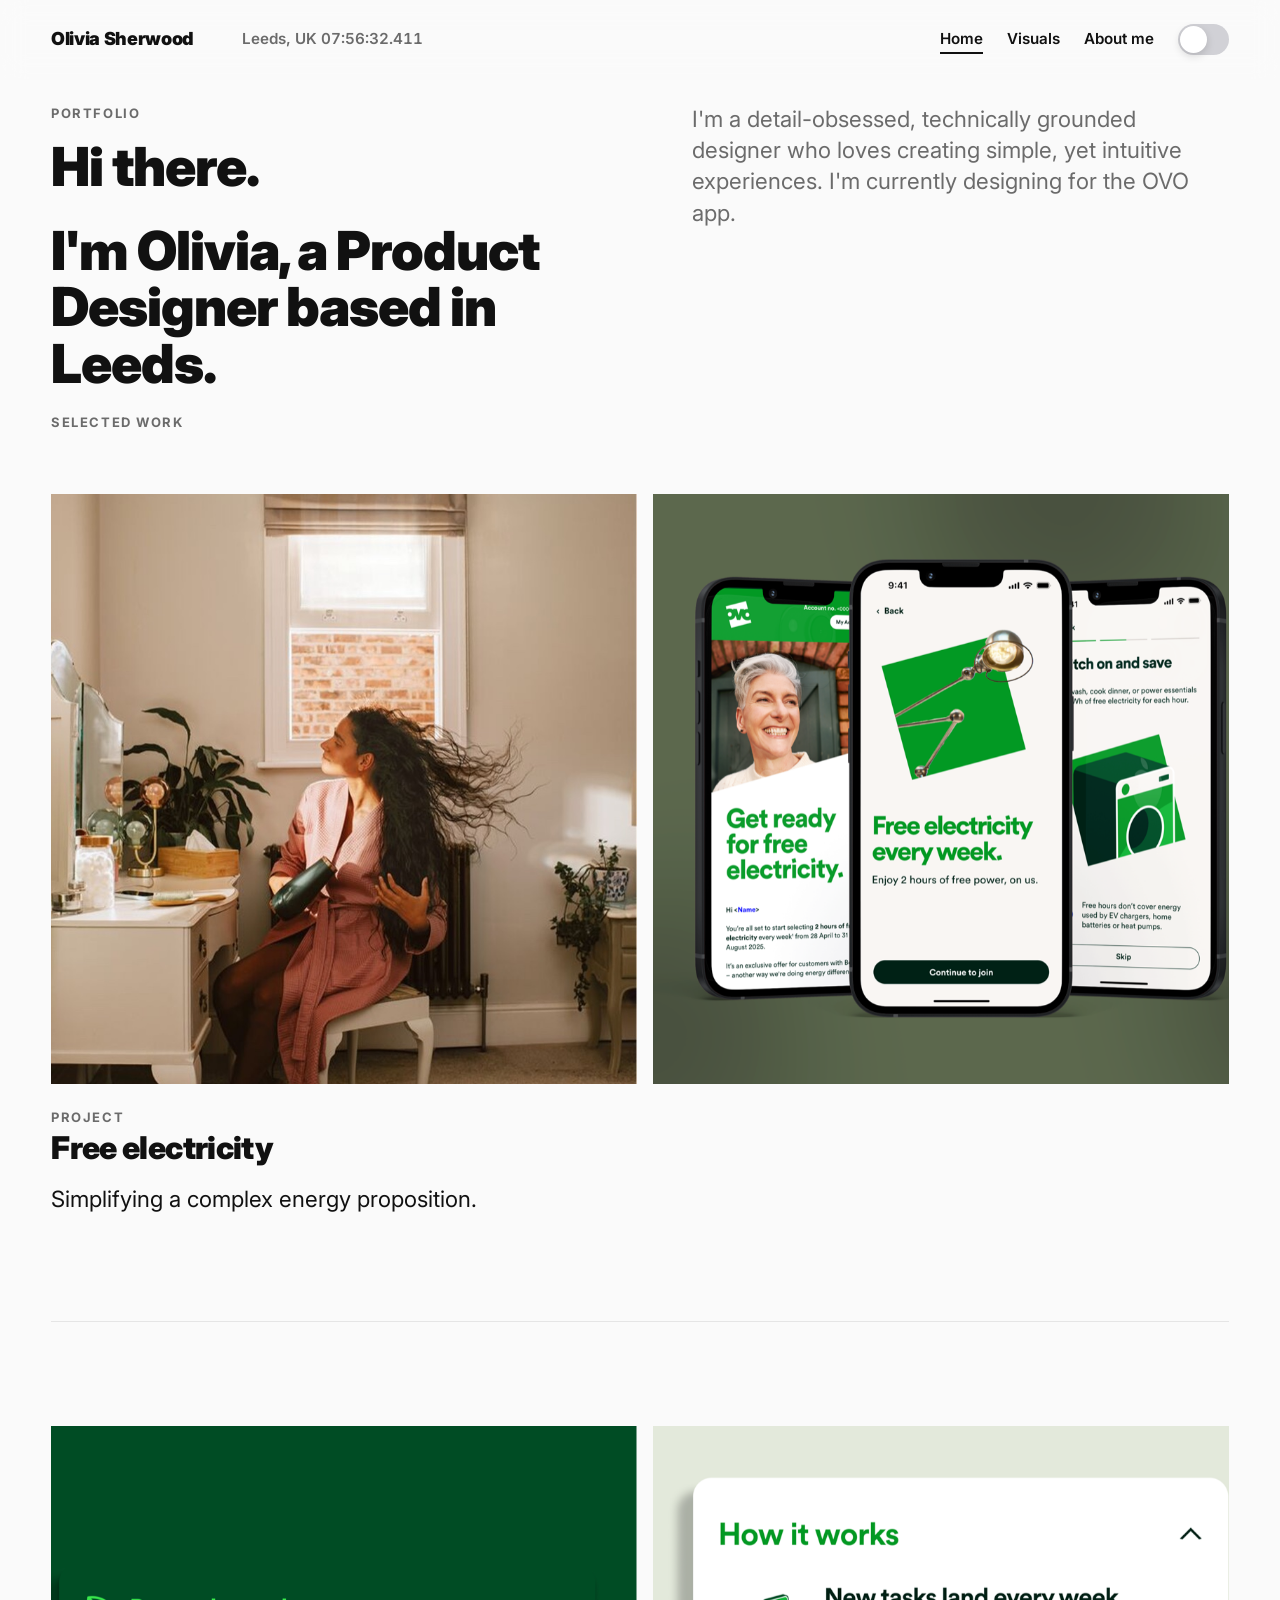
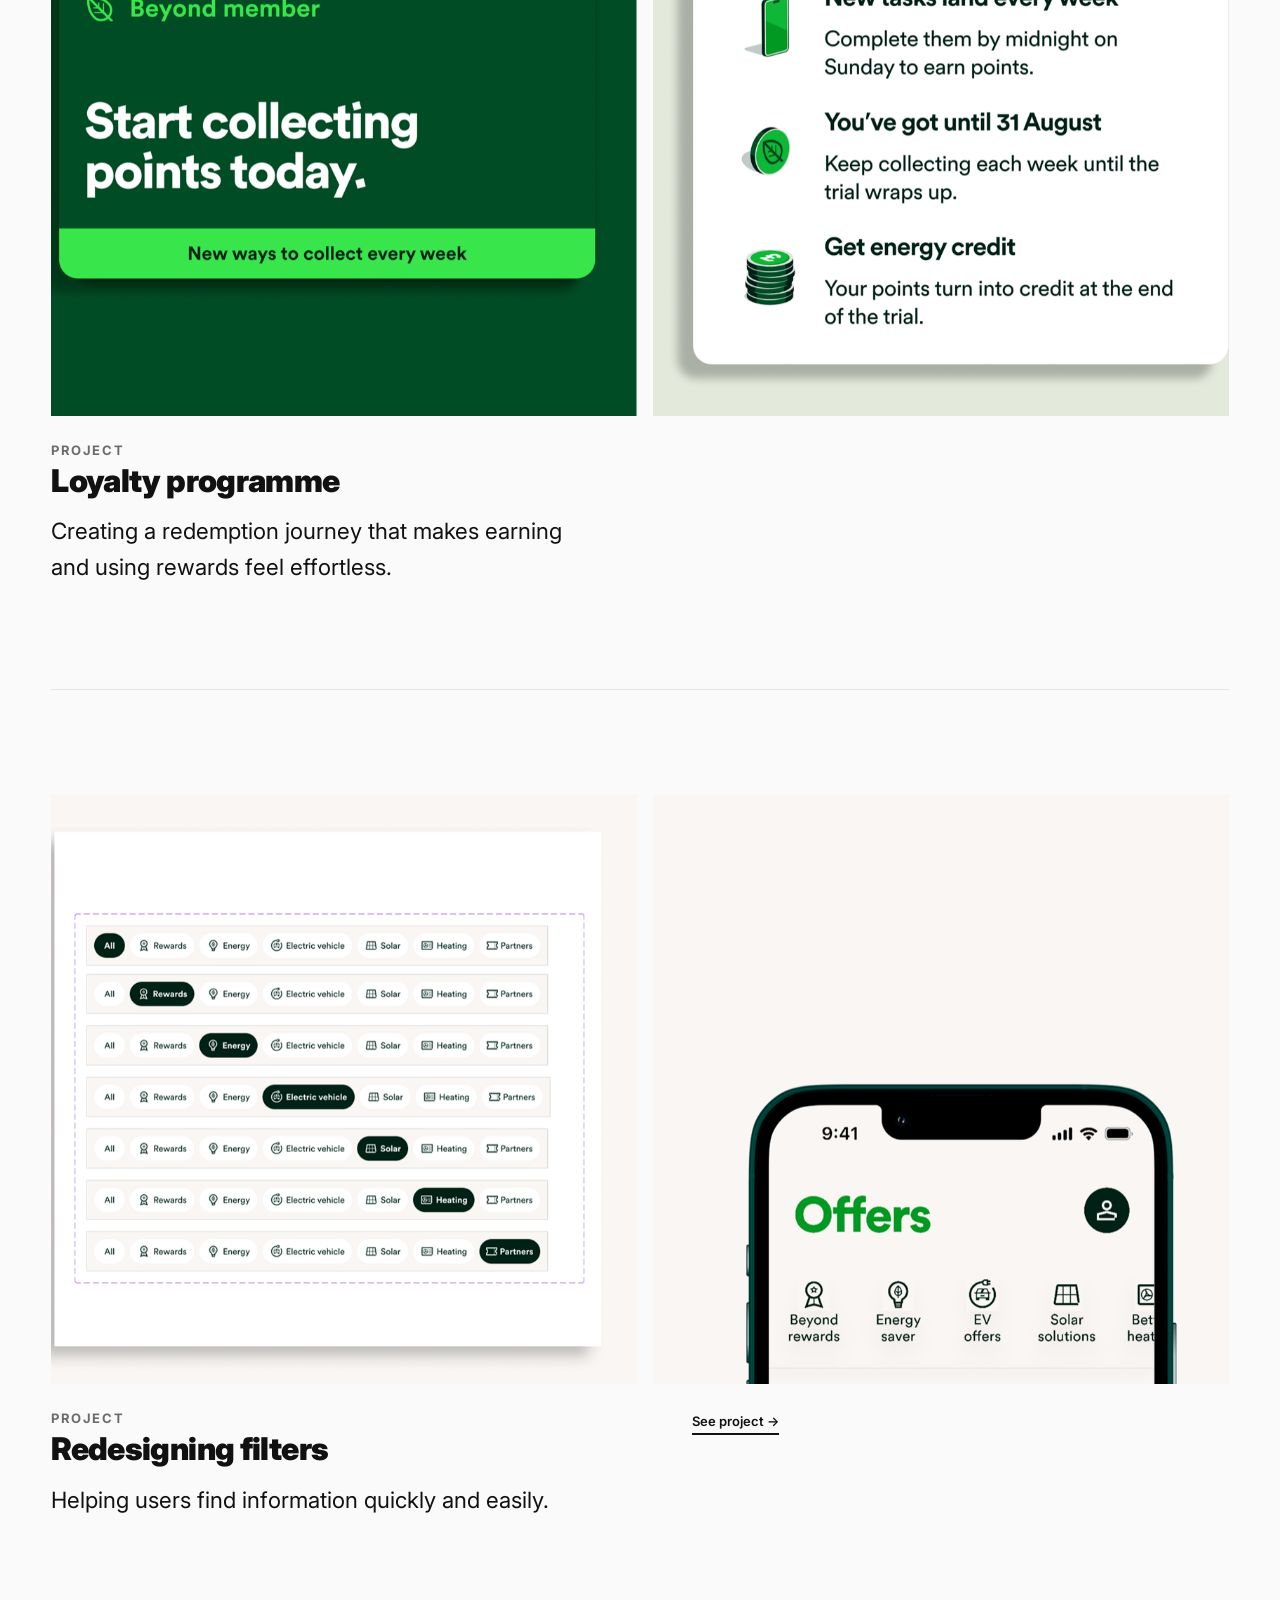
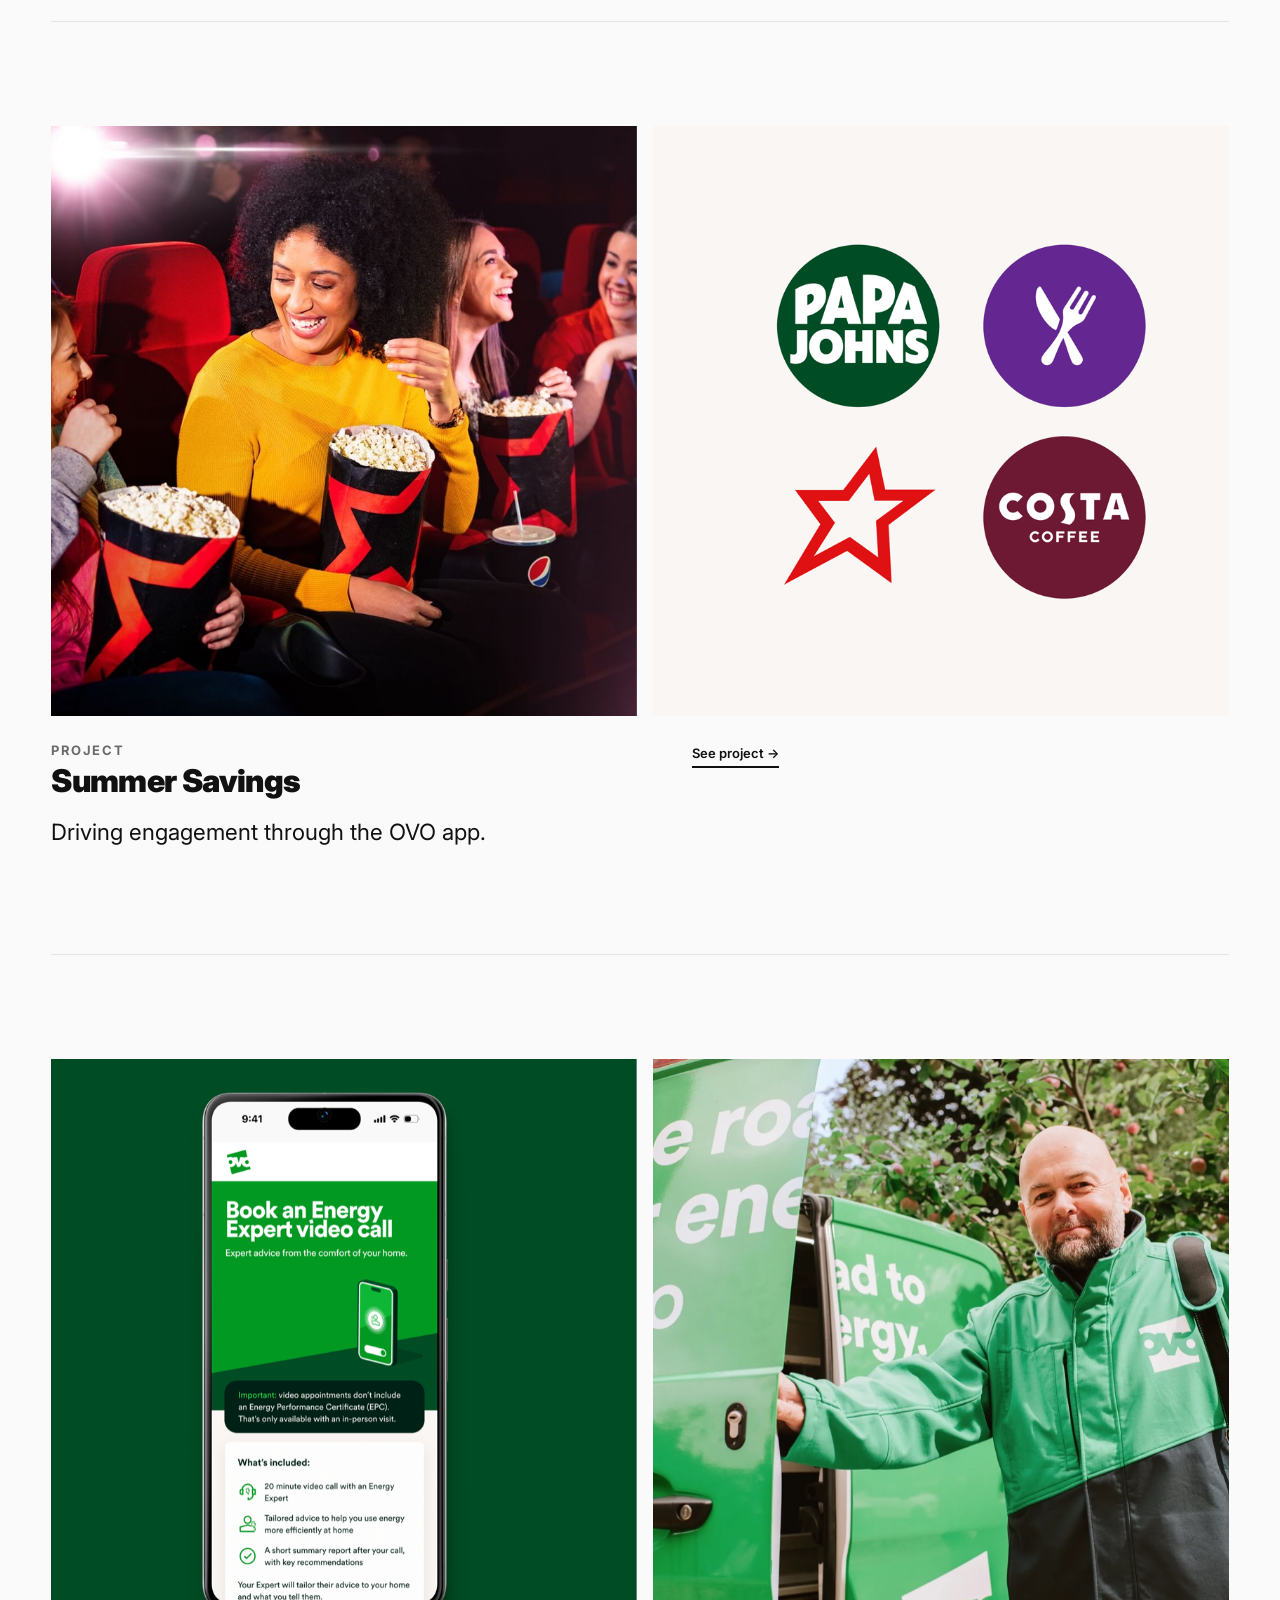
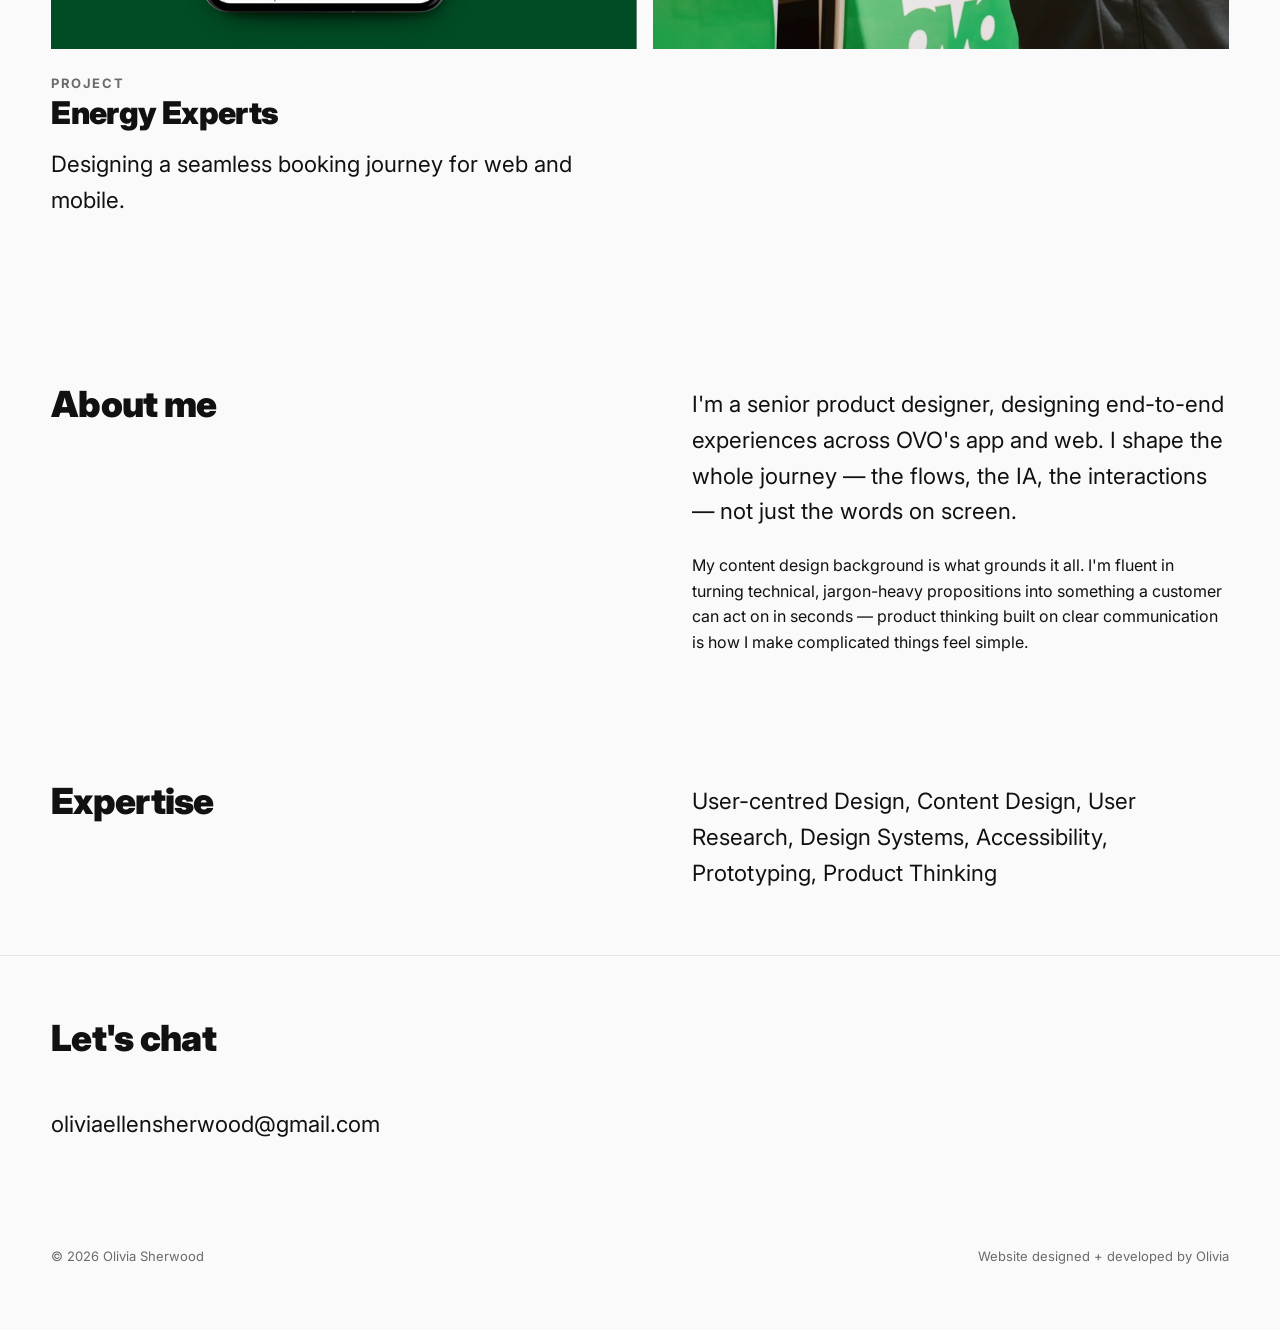
==== commit 59285c25: "Add Redesigning filters case study page Adapted from Livi's Figma write-up. Links the homepage tile " ====
--- a/index.html
+++ b/index.html
@@ -185,31 +185,34 @@
           <article class="project">
             <div class="carousel" role="group" aria-label="Redesigning filters — app screens" tabindex="0">
               <div class="carousel__slide">
-                <div class="carousel__frame">
+                <a class="carousel__frame" href="case-studies/redesigning-filters.html">
                   <img src="assets/images/filters-1.png" alt="The filter component with each category selected in turn — All, Rewards, Energy, Electric vehicle, Solar, Heating, Partners." loading="lazy" width="618" height="590">
-                </div>
-              </div>
-              <div class="carousel__slide">
-                <div class="carousel__frame">
+                </a>
+              </div>
+              <div class="carousel__slide">
+                <a class="carousel__frame" href="case-studies/redesigning-filters.html">
                   <img src="assets/images/filters-2.png" alt="The OVO Offers screen header with the redesigned category filter row." loading="lazy" width="618" height="590">
-                </div>
-              </div>
-              <div class="carousel__slide">
-                <div class="carousel__frame">
+                </a>
+              </div>
+              <div class="carousel__slide">
+                <a class="carousel__frame" href="case-studies/redesigning-filters.html">
                   <img src="assets/images/filters-3.png" alt="OVO Offers screens with the filters applied to the Summer Savings campaign." loading="lazy" width="618" height="590">
-                </div>
-              </div>
-              <div class="carousel__slide">
-                <div class="carousel__frame">
+                </a>
+              </div>
+              <div class="carousel__slide">
+                <a class="carousel__frame" href="case-studies/redesigning-filters.html">
                   <img src="assets/images/filters-4.png" alt="An early hand-drawn sketch of the filter icons — All, Free, Energy, EV, Solar." loading="lazy" width="618" height="590">
-                </div>
-              </div>
-            </div>
-            <div class="project__body">
-              <div>
-                <p class="eyebrow">Project</p>
-                <h3 class="project__title">Redesigning filters</h3>
+                </a>
+              </div>
+            </div>
+            <div class="project__body">
+              <div>
+                <p class="eyebrow">Project</p>
+                <h3 class="project__title"><a class="project__link" href="case-studies/redesigning-filters.html">Redesigning filters</a></h3>
                 <p class="project__desc">Helping users find information quickly and easily.</p>
+              </div>
+              <div>
+                <a class="see-project" href="case-studies/redesigning-filters.html">See project →</a>
               </div>
             </div>
           </article>
--- a/assets/css/style.css
+++ b/assets/css/style.css
@@ -992,6 +992,17 @@
 
 .cs-prose p { font-size: var(--size-lede); }
 .cs-prose p + p { margin-top: var(--space-md); }
+.cs-prose ul,
+.cs-prose ol {
+  font-size: var(--size-lede);
+  margin-top: var(--space-md);
+  padding-left: 1.25em;
+}
+.cs-prose ul { list-style: disc; }
+.cs-prose ol { list-style: decimal; }
+.cs-prose li + li { margin-top: 0.25em; }
+.cs-prose ul + p,
+.cs-prose ol + p { margin-top: var(--space-md); }
 .cs-section h2 + .cs-prose { margin-top: var(--space-md); }
 
 /* Figures. Images are never cropped: they keep their natural aspect ratio and
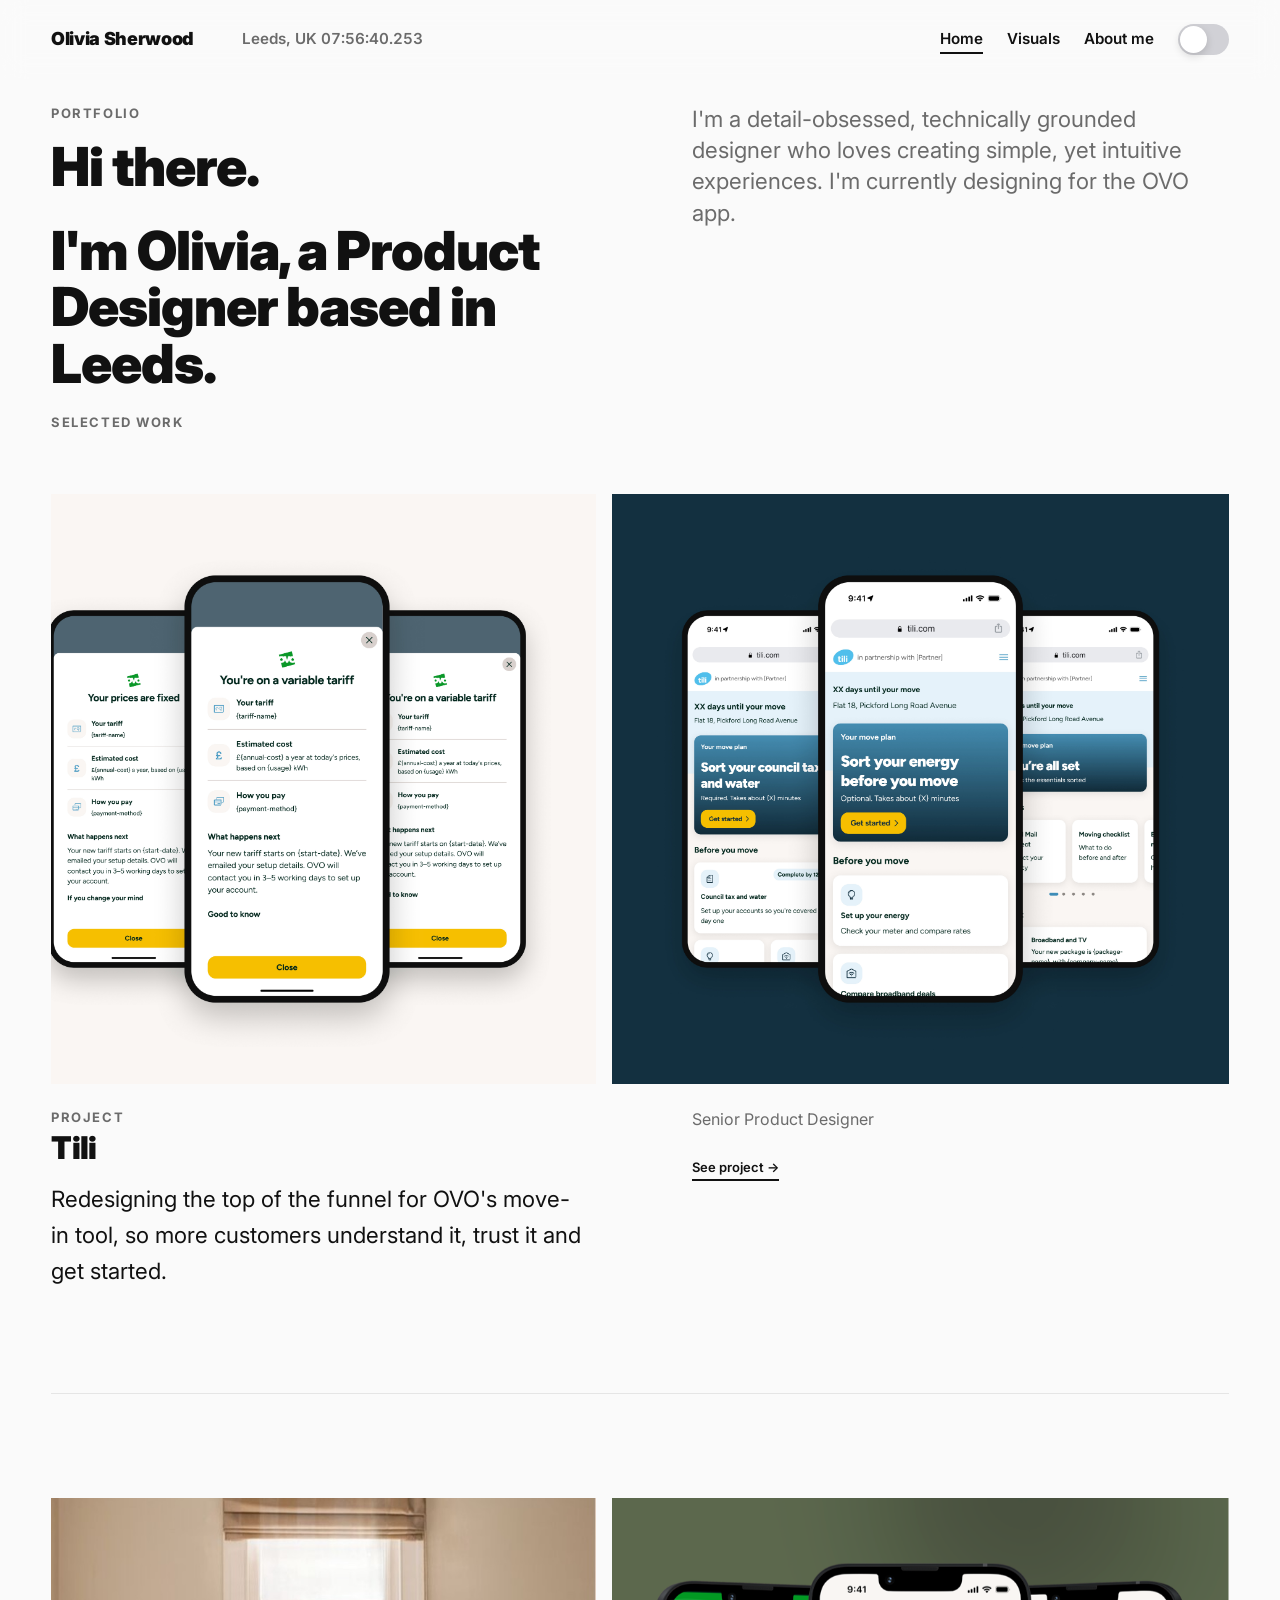
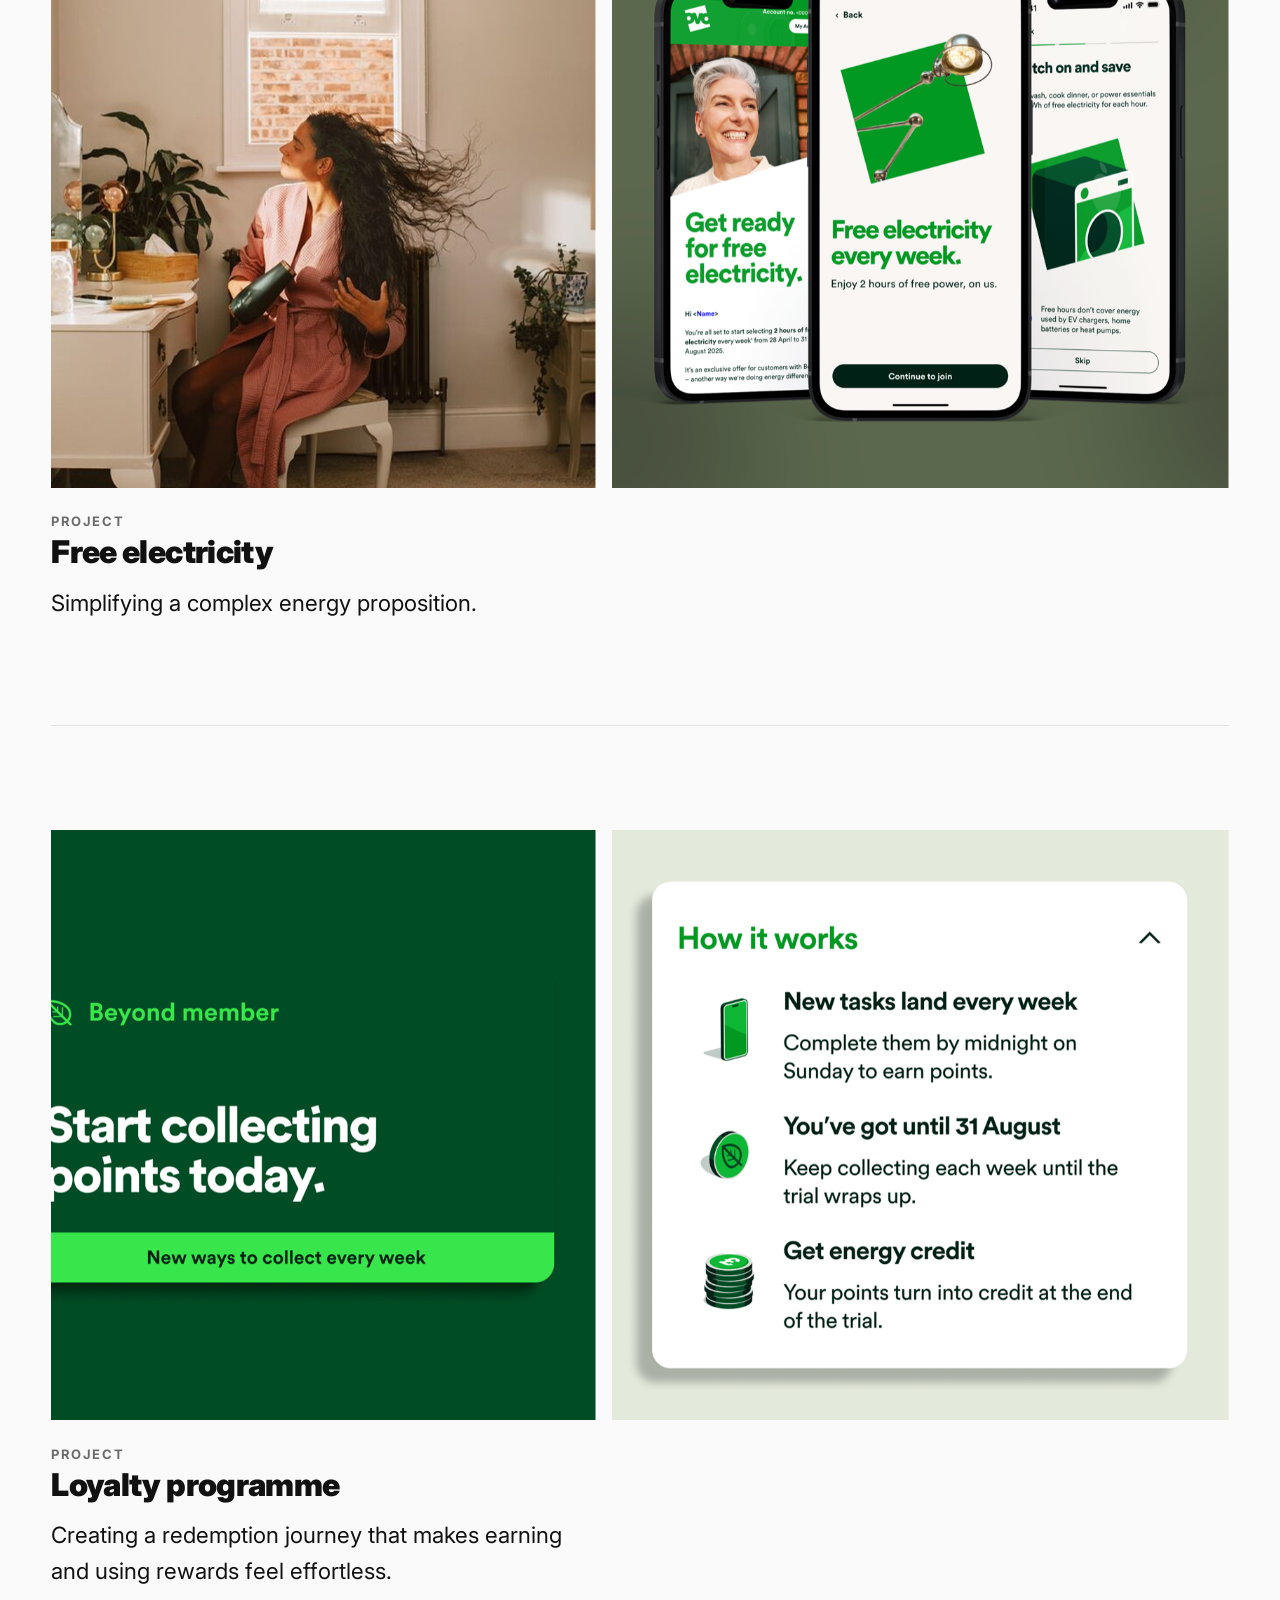
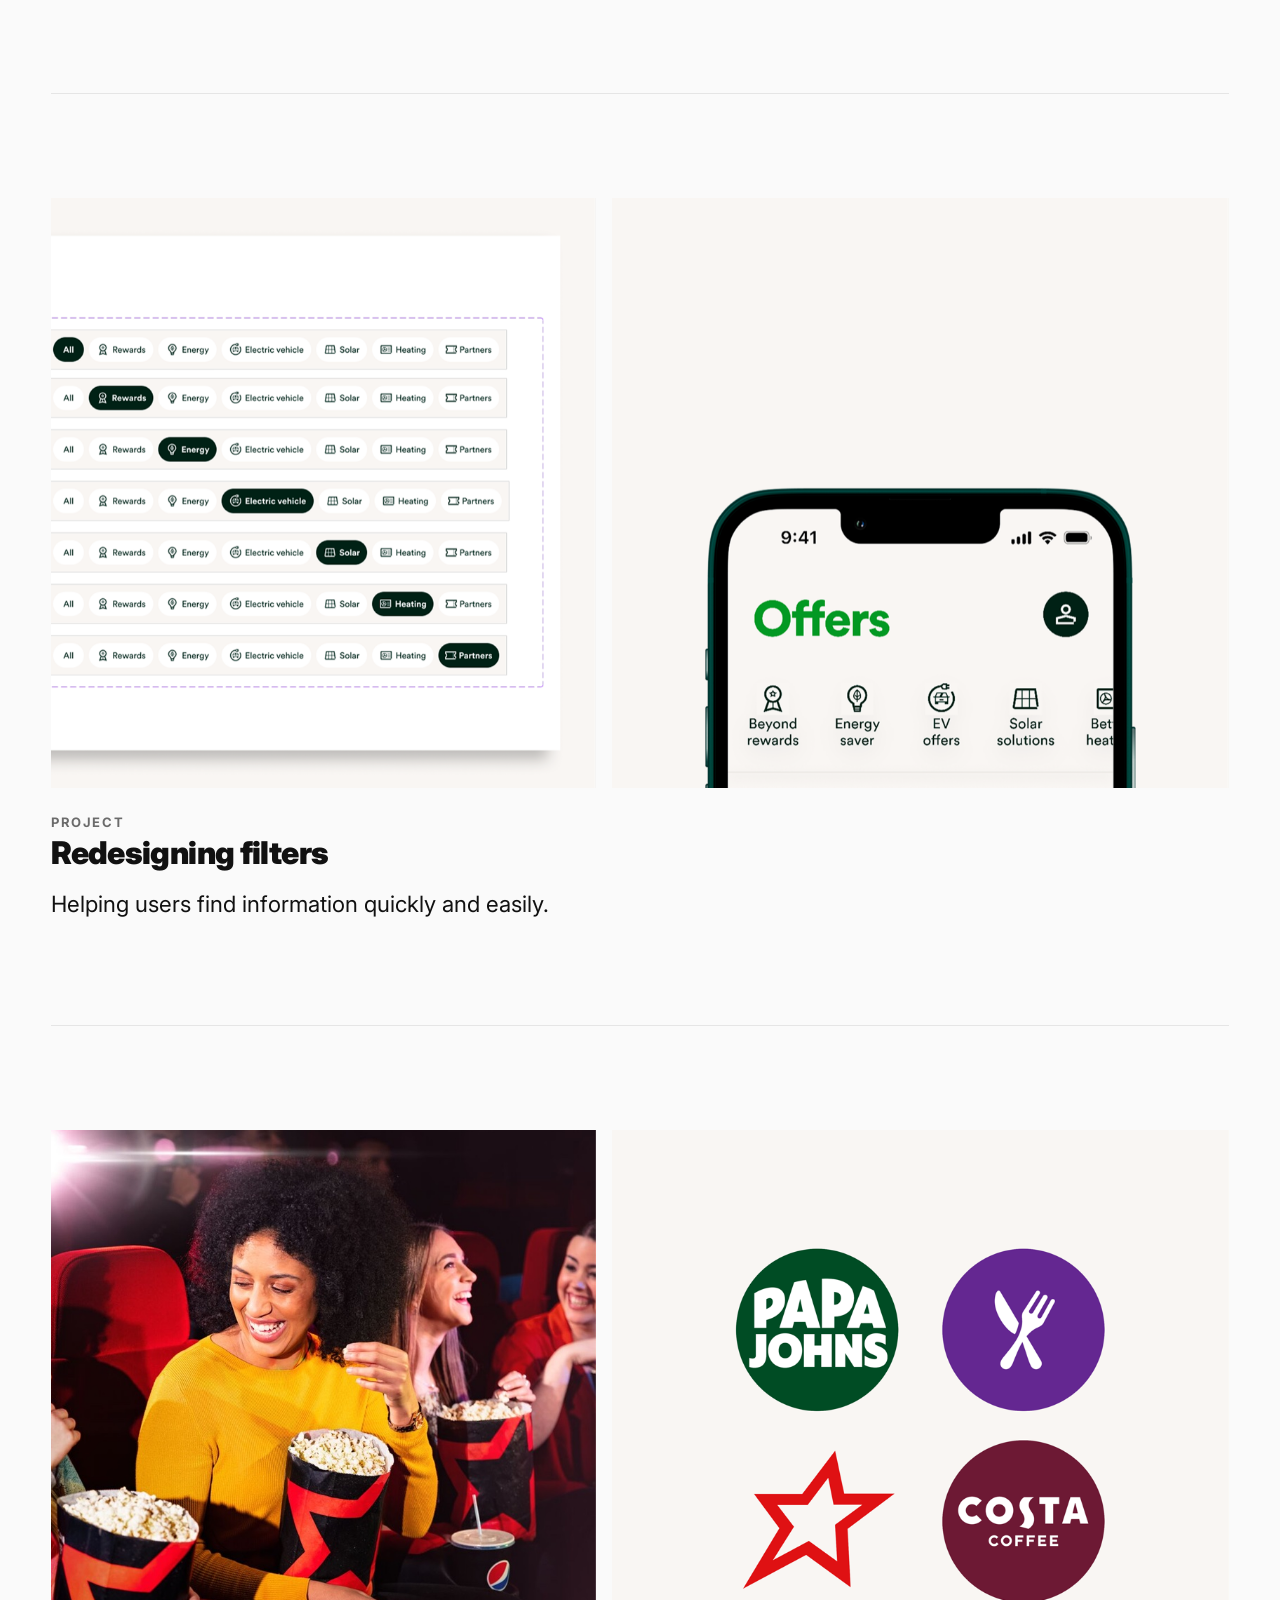
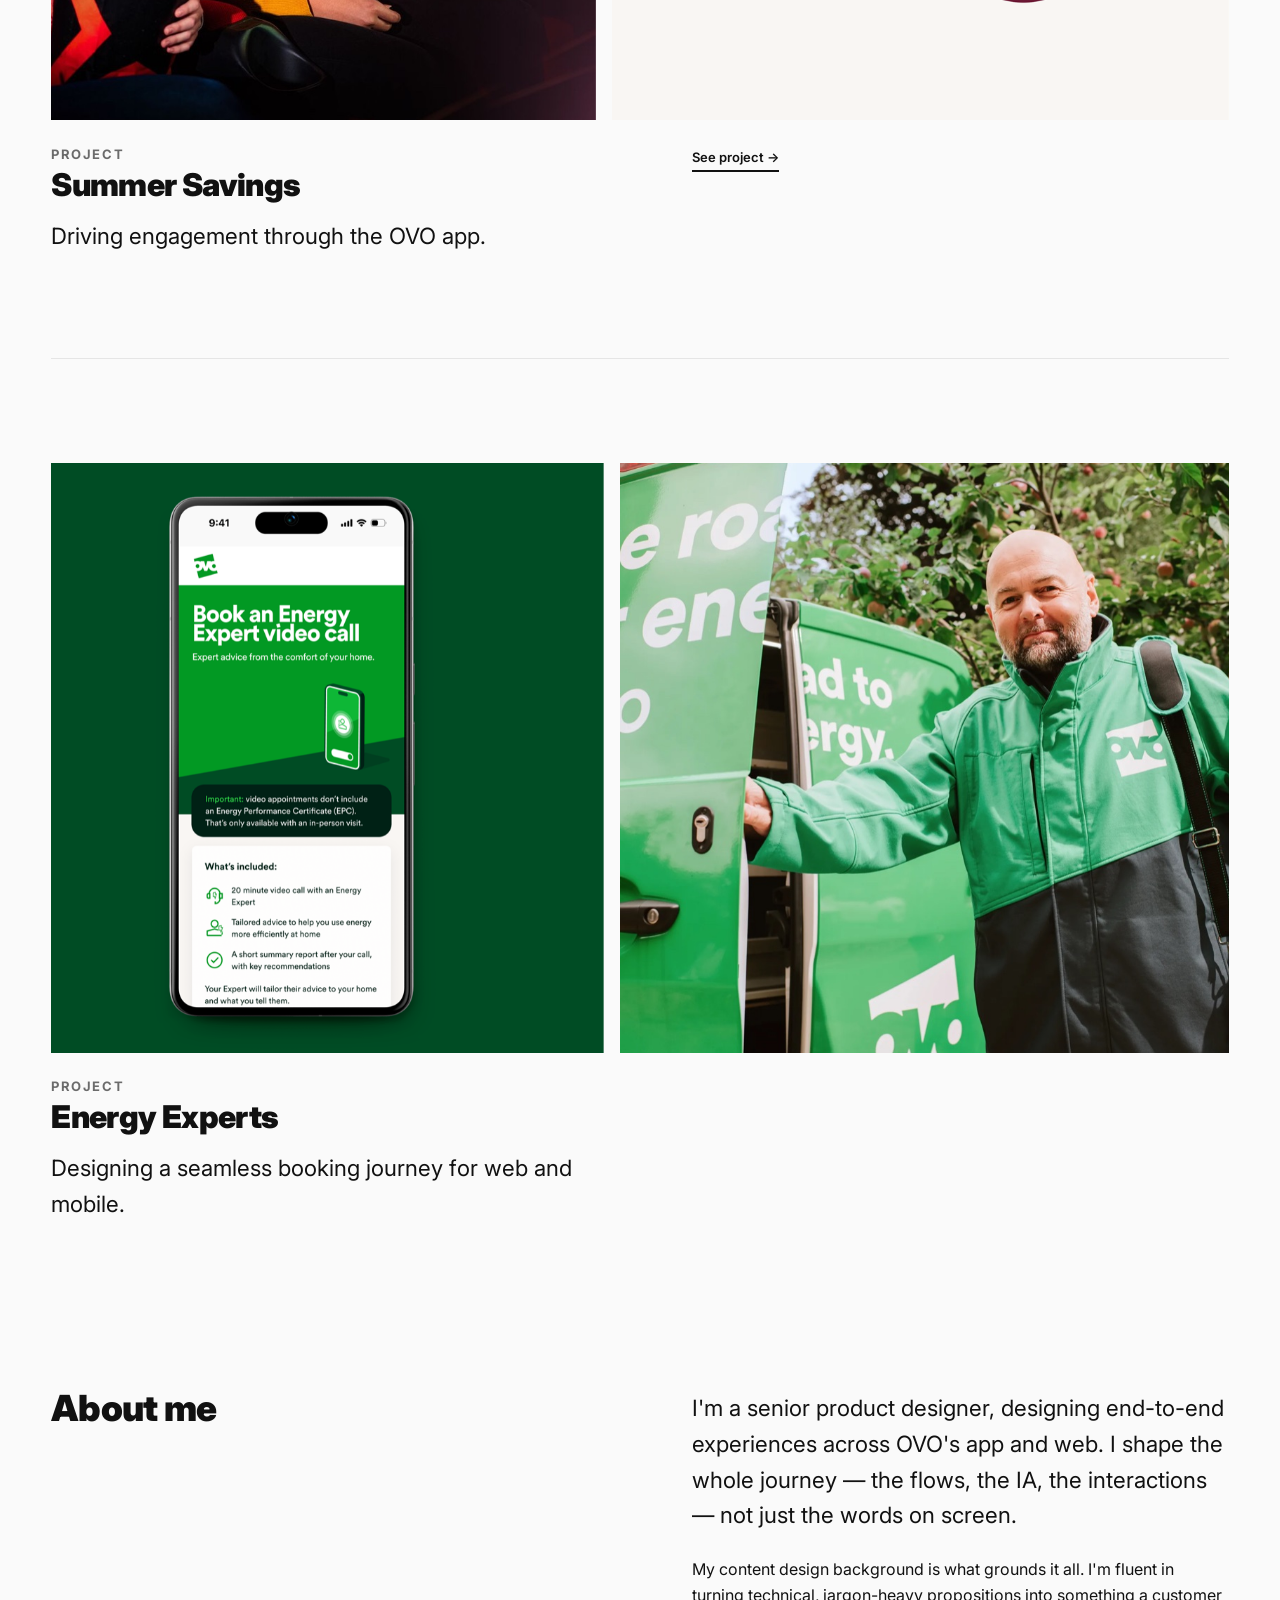
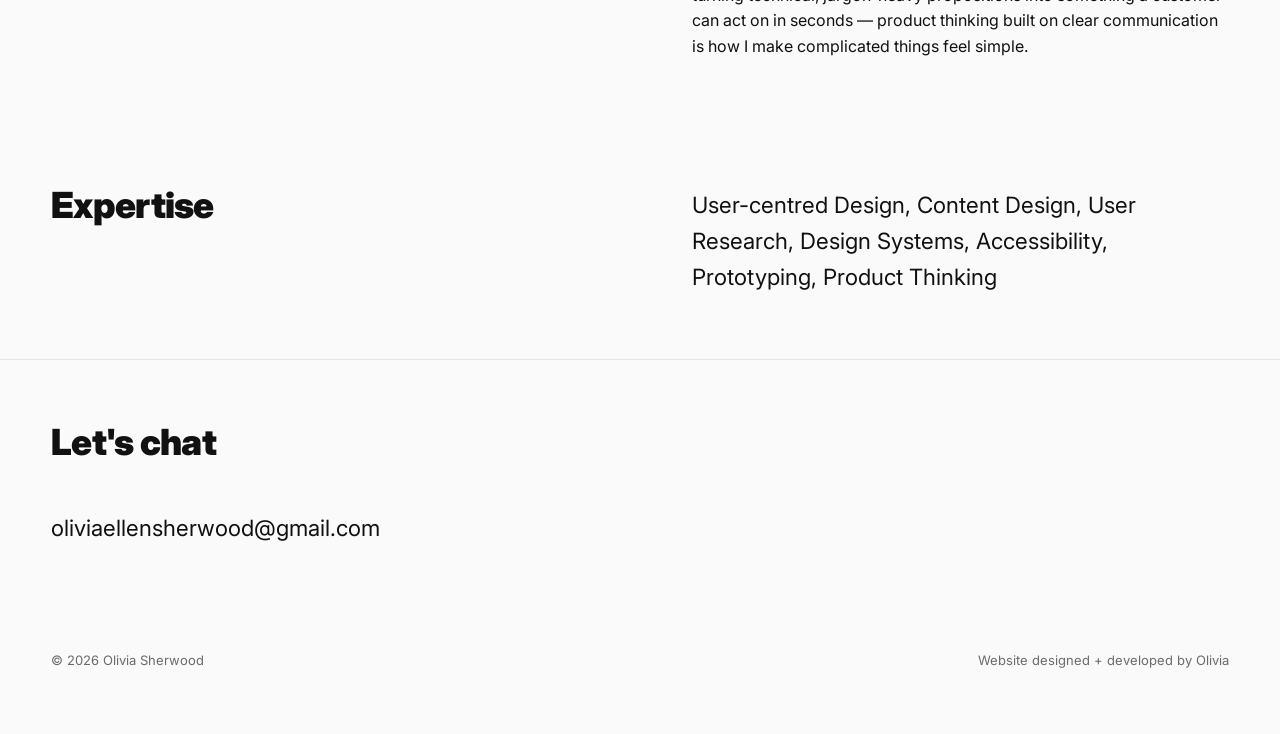
==== commit 130a3e23: "Homepage: add Tili to the top of the project list Links the title, carousel images and a "See projec" ====
--- a/index.html
+++ b/index.html
@@ -105,6 +105,48 @@
         <h2 id="work-heading" class="eyebrow work__heading">Selected work</h2>
         <div class="project-list">
 
+          <!-- Tili -->
+          <article class="project">
+            <div class="carousel" role="group" aria-label="Tili — app screens" tabindex="0">
+              <div class="carousel__slide">
+                <a class="carousel__frame" href="case-studies/tili.html">
+                  <img src="assets/images/tili/tili-bottom-sheets.jpg" alt="Three OVO app screens showing variable and fixed tariff summary modals: your tariff, estimated cost, how you pay and what happens next." width="618" height="590">
+                </a>
+              </div>
+              <div class="carousel__slide">
+                <a class="carousel__frame" href="case-studies/tili.html">
+                  <img src="assets/images/tili/tili-dashboard-states.jpg" alt="Three mobile screens of the Tili home page: days until your move, the move plan card with a Get started button, and a Before you move list." loading="lazy" width="618" height="590">
+                </a>
+              </div>
+              <div class="carousel__slide">
+                <a class="carousel__frame" href="case-studies/tili.html">
+                  <img src="assets/images/tili/tili-desktop-check-confirm.jpg" alt="Tili desktop check and confirm page with add-ons, payment method, tariff summary and a good-to-know note about the 14-day cancellation window." loading="lazy" width="618" height="590">
+                </a>
+              </div>
+              <div class="carousel__slide">
+                <a class="carousel__frame" href="case-studies/tili.html">
+                  <img src="assets/images/tili/tili-direct-debit.jpg" alt="Tili mobile Set up Direct Debit screen with tariff, estimated monthly total and payment details." loading="lazy" width="618" height="590">
+                </a>
+              </div>
+              <div class="carousel__slide">
+                <a class="carousel__frame" href="case-studies/tili.html">
+                  <img src="assets/images/tili/tili-edge-cases.jpg" alt="Two Tili mobile screens: current tariff with a cheapest-tariff comparison, and a your energy summary for a standard variable tariff." loading="lazy" width="618" height="590">
+                </a>
+              </div>
+            </div>
+            <div class="project__body">
+              <div>
+                <p class="eyebrow">Project</p>
+                <h3 class="project__title"><a class="project__link" href="case-studies/tili.html">Tili</a></h3>
+                <p class="project__desc">Redesigning the top of the funnel for OVO's move-in tool, so more customers understand it, trust it and get started.</p>
+              </div>
+              <div>
+                <p class="project__role">Senior Product Designer</p>
+                <a class="see-project" href="case-studies/tili.html">See project →</a>
+              </div>
+            </div>
+          </article>
+
           <!-- 1. Free electricity -->
           <article class="project">
             <div class="carousel" role="group" aria-label="Free electricity — app screens" tabindex="0">
@@ -185,34 +227,31 @@
           <article class="project">
             <div class="carousel" role="group" aria-label="Redesigning filters — app screens" tabindex="0">
               <div class="carousel__slide">
-                <a class="carousel__frame" href="case-studies/redesigning-filters.html">
+                <div class="carousel__frame">
                   <img src="assets/images/filters-1.png" alt="The filter component with each category selected in turn — All, Rewards, Energy, Electric vehicle, Solar, Heating, Partners." loading="lazy" width="618" height="590">
-                </a>
-              </div>
-              <div class="carousel__slide">
-                <a class="carousel__frame" href="case-studies/redesigning-filters.html">
+                </div>
+              </div>
+              <div class="carousel__slide">
+                <div class="carousel__frame">
                   <img src="assets/images/filters-2.png" alt="The OVO Offers screen header with the redesigned category filter row." loading="lazy" width="618" height="590">
-                </a>
-              </div>
-              <div class="carousel__slide">
-                <a class="carousel__frame" href="case-studies/redesigning-filters.html">
+                </div>
+              </div>
+              <div class="carousel__slide">
+                <div class="carousel__frame">
                   <img src="assets/images/filters-3.png" alt="OVO Offers screens with the filters applied to the Summer Savings campaign." loading="lazy" width="618" height="590">
-                </a>
-              </div>
-              <div class="carousel__slide">
-                <a class="carousel__frame" href="case-studies/redesigning-filters.html">
+                </div>
+              </div>
+              <div class="carousel__slide">
+                <div class="carousel__frame">
                   <img src="assets/images/filters-4.png" alt="An early hand-drawn sketch of the filter icons — All, Free, Energy, EV, Solar." loading="lazy" width="618" height="590">
-                </a>
-              </div>
-            </div>
-            <div class="project__body">
-              <div>
-                <p class="eyebrow">Project</p>
-                <h3 class="project__title"><a class="project__link" href="case-studies/redesigning-filters.html">Redesigning filters</a></h3>
+                </div>
+              </div>
+            </div>
+            <div class="project__body">
+              <div>
+                <p class="eyebrow">Project</p>
+                <h3 class="project__title">Redesigning filters</h3>
                 <p class="project__desc">Helping users find information quickly and easily.</p>
-              </div>
-              <div>
-                <a class="see-project" href="case-studies/redesigning-filters.html">See project →</a>
               </div>
             </div>
           </article>
--- a/assets/css/style.css
+++ b/assets/css/style.css
@@ -764,6 +764,7 @@
 
 .see-project:hover { color: var(--muted); border-color: var(--muted); }
 .project__desc { font-size: var(--size-lede); margin-top: var(--space-sm); }
+.project__role { color: var(--muted); max-width: var(--measure); }
 
 /* --------------------------------------------------------------------------
    9. Carousel — ambient, auto-advancing, images shown uncropped
